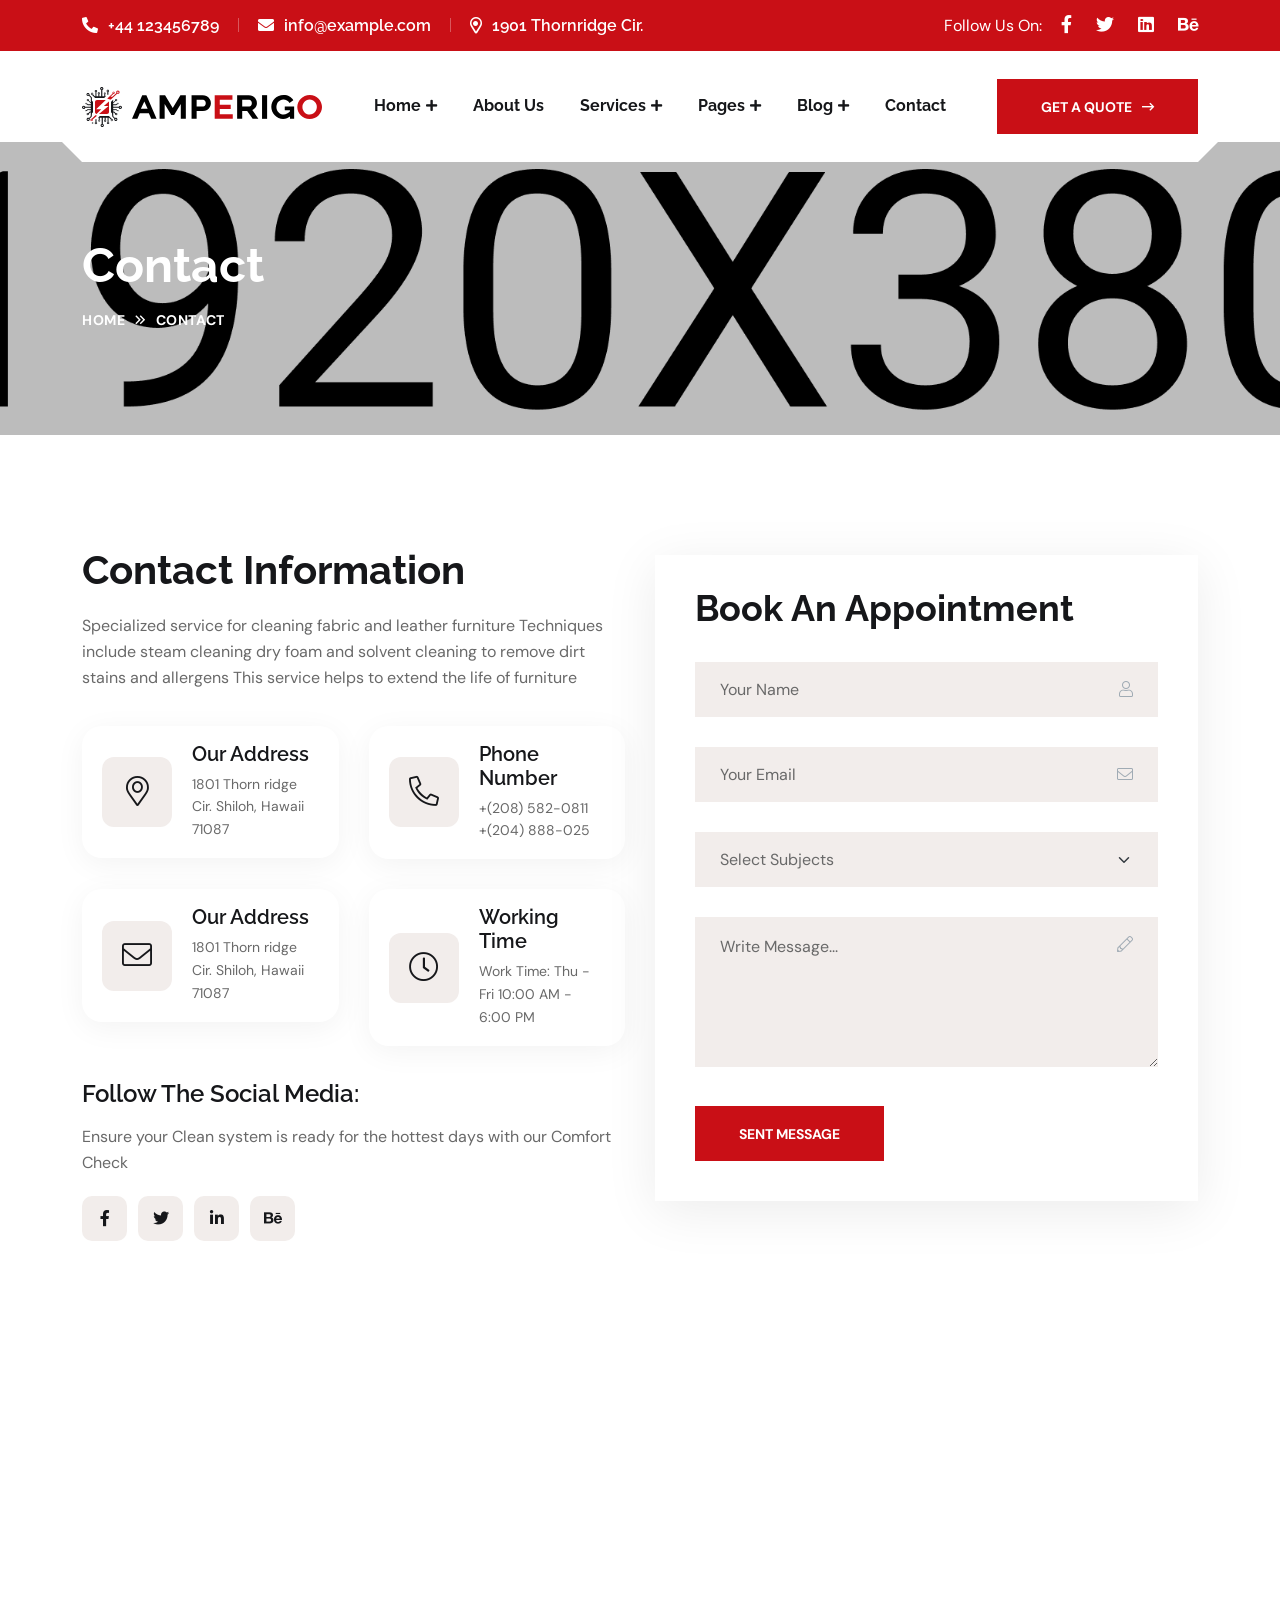
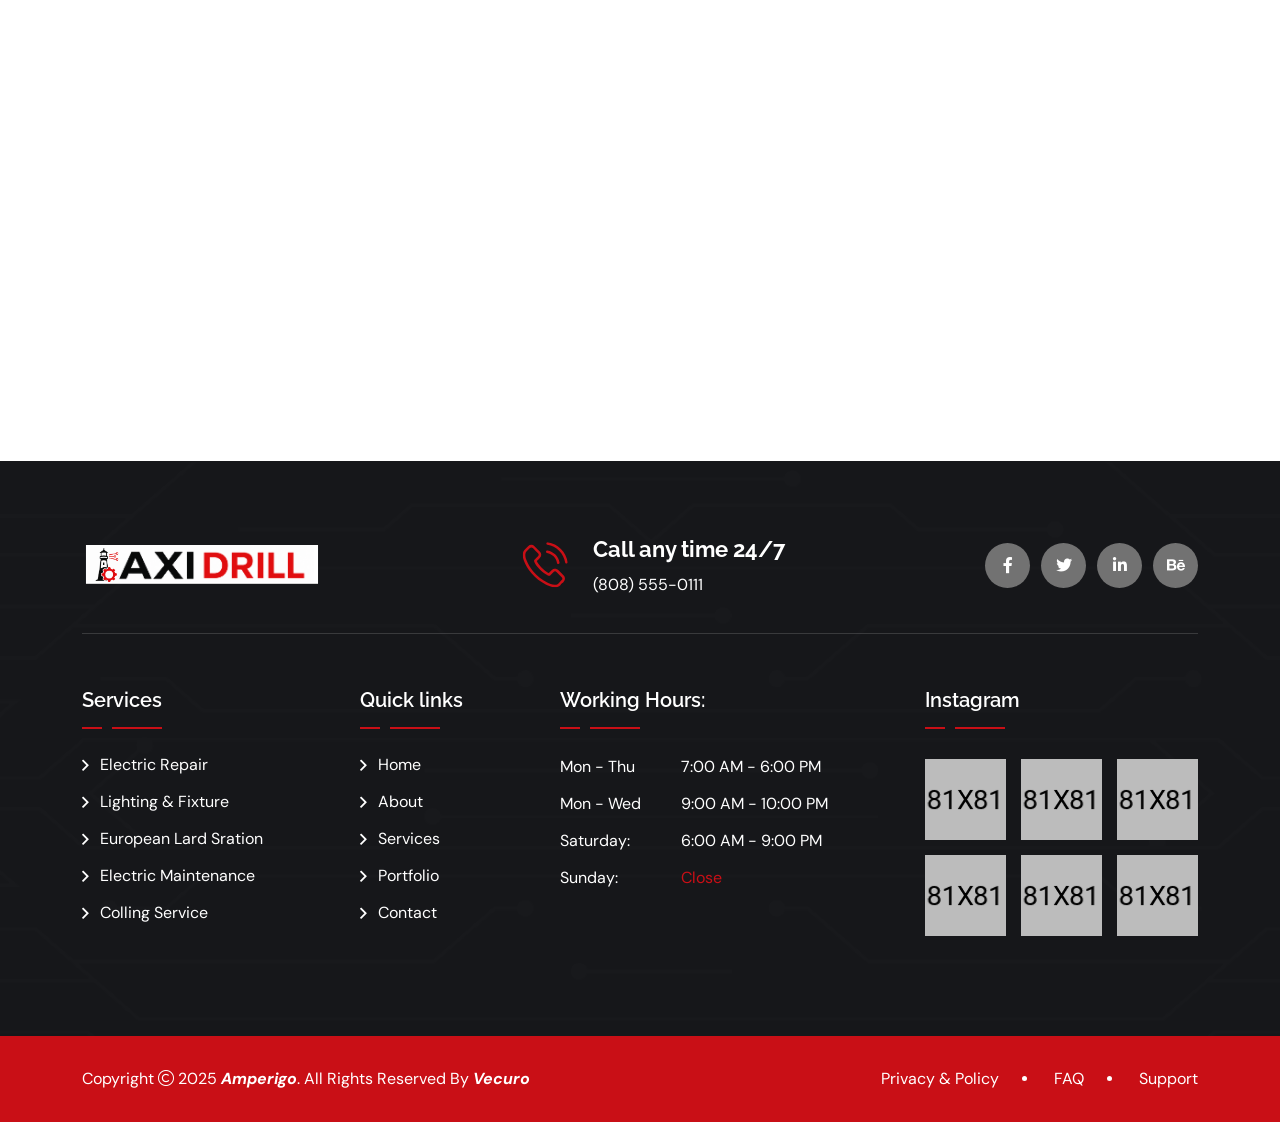
==== contact.html @ 7b2cdbce "initial commit" ====
<!doctype html>
<html class="no-js" lang="zxx">

<head>
    <meta charset="utf-8">
    <meta http-equiv="x-ua-compatible" content="ie=edge">
    <title>Amperigo - Electrician & Repairing HTML Template - Contact</title>
    <meta name="author" content="Vecuro">
    <meta name="description" content="Amperigo - Electrician & Repairing HTML Template">
    <meta name="keywords" content="Amperigo - Electrician & Repairing HTML Template">
    <meta name="robots" content="INDEX,FOLLOW">

    <!-- Mobile Specific Metas -->
    <meta name="viewport" content="width=device-width, initial-scale=1, shrink-to-fit=no">

    <!-- Favicons - Place favicon.ico in the root directory -->
    <link rel="shortcut icon" href="assets/img/favicon.ico" type="image/x-icon">
    <link rel="icon" href="assets/img/favicon.ico" type="image/x-icon">

    <!--==============================
	  Google Fonts
	============================== -->
    <link rel="preconnect" href="https://fonts.googleapis.com">
    <link rel="preconnect" href="https://fonts.gstatic.com" crossorigin>
    <link href="https://fonts.googleapis.com/css2?family=DM+Sans:ital,opsz,wght@0,9..40,100..1000;1,9..40,100..1000&family=Raleway:wght@100..900&display=swap" rel="stylesheet">


    <!--==============================
	    All CSS File
	============================== -->
    <!-- Bootstrap -->
    <link rel="stylesheet" href="assets/css/bootstrap.min.css">
    <!-- <link rel="stylesheet" href="assets/css/app.min.css"> -->
    <!-- Fontawesome Icon -->
    <link rel="stylesheet" href="assets/css/fontawesome.min.css">
    <!-- Layerslider -->
    <link rel="stylesheet" href="assets/css/layerslider.min.css">
    <!-- Magnific Popup -->
    <link rel="stylesheet" href="assets/css/magnific-popup.min.css">
    <!-- Slick Slider -->
    <link rel="stylesheet" href="assets/css/slick.min.css">
    <!-- News Ticker -->
    <link rel="stylesheet" href="assets/css/eocjs-newsticker.css">
    <!-- Theme Custom CSS -->
    <link rel="stylesheet" href="assets/css/style.css">

</head>

<body>


    <!--[if lte IE 9]>
    	<p class="browserupgrade">You are using an <strong>outdated</strong> browser. Please <a href="https://browsehappy.com/">upgrade your browser</a> to improve your experience and security.</p>
  <![endif]-->



    <!--********************************
   		Code Start From Here 
	******************************** -->




    <!--========================
    Sticky Header
========================-->
    <div class="sticky-header-wrap sticky-wrap sticky-header">
        <div class="sticky-active">
            <div class="container position-relative">
                <div class="row align-items-center">
                    <div class="col-5 col-md-3">
                        <div class="logo">
                            <a href="index.html">
                                <img src="assets/img/logo.svg" alt="logo">
                            </a>
                        </div>
                    </div>
                    <div class="col-7 col-md-9 text-end position-static">
                        <nav class="main-menu menu-sticky1 d-none d-lg-block">
                            <ul>
                                <li class="menu-item-has-children">
                                    <a href="index.html">Home</a>
                                    <ul class="sub-menu">
                                        <li><a href="index.html">Home Style 1</a></li>
                                        <li><a href="index-2.html">Home Style 2</a></li>
                                        <li><a href="index-3.html">Home Style 3</a></li>
                                    </ul>
                                </li>
                                <li>
                                    <a href="about.html">About Us</a>
                                </li>
                                <li class="menu-item-has-children">
                                    <a href="service.html">Services</a>
                                    <ul class="sub-menu">
                                        <li><a href="service.html">Services</a></li>
                                        <li><a href="service-details.html">Service Details</a></li>
                                    </ul>
                                </li>
                                <li class="menu-item-has-children mega-menu-wrap">
                                    <a href="#">Pages</a>
                                    <ul class="mega-menu">
                                        <li><a href="shop.html">Pagelist 1</a>
                                            <ul>
                                                <li><a href="index.html">Home Style 1</a></li>
                                                <li><a href="index-2.html">Home Style 2</a></li>
                                                <li><a href="index-3.html">Home Style 3</a></li>
                                                <li><a href="about.html">About Us</a></li>
                                            </ul>
                                        </li>
                                        <li><a href="#">Pagelist 2</a>
                                            <ul>
                                                <li><a href="service.html">Services</a></li>
                                                <li><a href="service-details.html">Service Details</a></li>
                                                <li><a href="team.html">Team</a></li>
                                                <li><a href="team-details.html">Team Details</a></li>
                                            </ul>
                                        </li>
                                        <li><a href="#">Pagelist 3</a>
                                            <ul>
                                                <li><a href="price.html">Pricing Plans</a></li>
                                                <li><a href="blog-grid.html">Blog Grid</a></li>
                                                <li><a href="blog.html">Blog Standard</a></li>
                                                <li><a href="blog-details.html">Blog Details</a></li>
                                            </ul>
                                        </li>
                                        <li><a href="#">Pagelist 4</a>
                                            <ul>
                                                <li><a href="faq.html">FAQ Page</a></li>
                                                <li><a href="project.html">Project</a></li>
                                                <li><a href="project-details.html">Project Details</a></li>
                                                <li><a href="contact.html">Contact Us</a></li>
                                                <li><a href="error.html">Error Page</a></li>
                                            </ul>
                                        </li>
                                    </ul>
                                </li>
                                <li class="menu-item-has-children">
                                    <a href="blog.html">Blog</a>
                                    <ul class="sub-menu">
                                        <li><a href="blog-grid.html">Blog Grid</a></li>
                                        <li><a href="blog.html">Blog Standard</a></li>
                                        <li><a href="blog-details.html">Blog Details</a></li>
                                    </ul>
                                </li>
                                <li>
                                    <a href="contact.html">Contact</a>
                                </li>
                            </ul>
                        </nav>
                        <button class="vs-menu-toggle d-inline-block d-lg-none"><i class="far fa-bars"></i></button>
                    </div>
                </div>
            </div>
        </div>
    </div><!--==============================
     Preloader
  ==============================-->
    <div class="preloader  ">
        <button class="vs-btn preloaderCls">Cancel Preloader </button>
        <div class="preloader-inner">
            <div class="loader"></div>
        </div>
    </div><!--==============================
    Mobile Menu
  ============================== -->
    <div class="vs-menu-wrapper">
        <div class="vs-menu-area text-center">
            <button class="vs-menu-toggle"><i class="fal fa-times"></i></button>
            <div class="mobile-logo">
                <a href="index.html"><img src="assets/img/logo.svg" alt="Amperigo"></a>
            </div>
            <div class="vs-mobile-menu">
                <ul>
                    <li class="menu-item-has-children">
                        <a href="index.html">Home</a>
                        <ul class="sub-menu">
                            <li><a href="index.html">Home Style 1</a></li>
                            <li><a href="index-2.html">Home Style 2</a></li>
                            <li><a href="index-3.html">Home Style 3</a></li>
                        </ul>
                    </li>
                    <li>
                        <a href="about.html">About Us</a>
                    </li>
                    <li class="menu-item-has-children">
                        <a href="service.html">Services</a>
                        <ul class="sub-menu">
                            <li><a href="service.html">Services</a></li>
                            <li><a href="service-details.html">Service Details</a></li>
                        </ul>
                    </li>
                    <li class="menu-item-has-children">
                        <a href="team.html">Team</a>
                        <ul class="sub-menu">
                            <li><a href="team.html">Team</a></li>
                            <li><a href="team-details.html">Team Details</a></li>
                        </ul>
                    </li>
                    <li class="menu-item-has-children">
                        <a href="#">Pages</a>
                        <ul class="sub-menu">
                            <li><a href="price-plan.html">Pricing Plans</a></li>
                            <li><a href="blog-grid.html">Blog Grid</a></li>
                            <li><a href="blog.html">Blog Standard</a></li>
                            <li><a href="blog-details.html">Blog Details</a></li>
                            <li><a href="faq.html">FAQ Page</a></li>
                            <li><a href="project.html">Project</a></li>
                            <li><a href="project-details.html">Project Details</a></li>
                            <li><a href="error.html">Error Page</a></li>
                        </ul>
                    </li>
                    <li>
                        <a href="contact.html">Contact Us</a>
                    </li>
                </ul>
            </div>
        </div>
    </div><!--==============================
    Header Area
    ==============================-->
    <header class="vs-header header-layout2">
        <div class="header-top">
            <div class="container">
                <div class="row align-items-center justify-content-between">
                    <div class="col-md-auto text-center text-md-start">
                        <div class="header-links">
                            <ul>
                                <li><i class="fas fa-phone-alt"></i><a href="tel:+44123456789">+44 123456789</a></li>
                                <li><i class="fas fa-envelope"></i><a href="mailto:info@example.com">info@example.com</a></li>
                                <li class="d-none d-md-inline-block"><i class="far fa-map-marker-alt"></i>1901 Thornridge Cir.</li>
                            </ul>
                        </div>
                    </div>
                    <div class="col-auto d-none d-md-block">
                        <div class="social-style2">
                            <span class="social-title">Follow Us On:</span>
                            <a href="https://www.facebook.com/"><i class="fab fa-facebook-f"></i></a>
                            <a href="https://x.com/"><i class="fab fa-twitter"></i></a>
                            <a href="https://www.linkedin.com/"><i class="fab fa-linkedin"></i></a>
                            <a href="https://www.behance.net/"><i class="fab fa-behance"></i></a>
                        </div>
                    </div>
                </div>
            </div>
        </div>
        <div class="header-middle">
            <div class="container">
                <div class="menu-area">
                    <div class="row justify-content-between align-items-center">
                        <div class="col-auto">
                            <div class="header-logo">
                                <a href="index.html">
                                    <img src="assets/img/logo.svg" alt="logo">
                                </a>
                            </div>
                        </div>
                        <div class="col text-end text-xl-center">
                            <nav class="main-menu menu-style1 d-none d-lg-block">
                                <ul>
                                    <li class="menu-item-has-children">
                                        <a href="index.html">Home</a>
                                        <ul class="sub-menu">
                                            <li><a href="index.html">Home Style 1</a></li>
                                            <li><a href="index-2.html">Home Style 2</a></li>
                                            <li><a href="index-3.html">Home Style 3</a></li>
                                        </ul>
                                    </li>
                                    <li>
                                        <a href="about.html">About Us</a>
                                    </li>
                                    <li class="menu-item-has-children">
                                        <a href="service.html">Services</a>
                                        <ul class="sub-menu">
                                            <li><a href="service.html">Services</a></li>
                                            <li><a href="service-details.html">Service Details</a></li>
                                        </ul>
                                    </li>
                                    <li class="menu-item-has-children mega-menu-wrap">
                                        <a href="#">Pages</a>
                                        <ul class="mega-menu">
                                            <li><a href="shop.html">Pagelist 1</a>
                                                <ul>
                                                    <li><a href="index.html">Home Style 1</a></li>
                                                    <li><a href="index-2.html">Home Style 2</a></li>
                                                    <li><a href="index-3.html">Home Style 3</a></li>
                                                    <li><a href="about.html">About Us</a></li>
                                                </ul>
                                            </li>
                                            <li><a href="#">Pagelist 2</a>
                                                <ul>
                                                    <li><a href="service.html">Services</a></li>
                                                    <li><a href="service-details.html">Service Details</a></li>
                                                    <li><a href="team.html">Team</a></li>
                                                    <li><a href="team-details.html">Team Details</a></li>
                                                </ul>
                                            </li>
                                            <li><a href="#">Pagelist 3</a>
                                                <ul>
                                                    <li><a href="price.html">Pricing Plans</a></li>
                                                    <li><a href="blog-grid.html">Blog Grid</a></li>
                                                    <li><a href="blog.html">Blog Standard</a></li>
                                                    <li><a href="blog-details.html">Blog Details</a></li>
                                                </ul>
                                            </li>
                                            <li><a href="#">Pagelist 4</a>
                                                <ul>
                                                    <li><a href="faq.html">FAQ Page</a></li>
                                                    <li><a href="project.html">Project</a></li>
                                                    <li><a href="project-details.html">Project Details</a></li>
                                                    <li><a href="contact.html">Contact Us</a></li>
                                                    <li><a href="error.html">Error Page</a></li>
                                                </ul>
                                            </li>
                                        </ul>
                                    </li>
                                    <li class="menu-item-has-children">
                                        <a href="blog.html">Blog</a>
                                        <ul class="sub-menu">
                                            <li><a href="blog-grid.html">Blog Grid</a></li>
                                            <li><a href="blog.html">Blog Standard</a></li>
                                            <li><a href="blog-details.html">Blog Details</a></li>
                                        </ul>
                                    </li>
                                    <li>
                                        <a href="contact.html">Contact</a>
                                    </li>
                                </ul>
                            </nav>
                            <button class="vs-menu-toggle d-lg-none"><i class="fal fa-bars"></i></button>
                        </div>
                        <div class="col-auto d-none d-xl-block">
                            <div class="header-btn">
                                <a href="contact.html" class="vs-btn">get a quote<i class="far fa-long-arrow-right"></i></a>
                            </div>
                        </div>
                    </div>
                </div>
            </div>
        </div>
    </header><!--==============================
    Breadcumb
============================== -->
    <div class="breadcumb-wrapper " data-bg-src="assets/img/breadcumb/breadcumb-bg.jpg">
        <div class="container z-index-common">
            <div class="breadcumb-content">
                <h1 class="breadcumb-title">Contact</h1>
            </div>
            <div class="breadcumb-menu-wrap">
                <ul class="breadcumb-menu">
                    <li><a href="index.html">Home</a></li>
                    <li>Contact</li>
                </ul>
            </div>
        </div>
    </div><!--==============================
    Contact Area
    ==============================-->
    <section class=" space-top space-extra-bottom">
        <div class="container">
            <div class="row">
                <div class="col-xl-6">
                    <div class="title-area mb-xl-2 pb-xl-2">
                        <h2 class="sec-title">Contact Information</h2>
                        <p class="pe-xxl-4">Specialized service for cleaning fabric and leather furniture Techniques include steam cleaning dry foam and solvent cleaning to remove dirt stains and allergens This service helps to extend the life of furniture</p>
                    </div>
                    <div class="row pe-xxl-5 mb-xl-1">
                        <div class="col-xl-6">
                            <div class="media-style5">
                                <div class="media-icon"><i class="fal fa-map-marker-alt"></i></div>
                                <div class="media-body">
                                    <h3 class="media-title">Our Address</h3>
                                    <p class="media-info">1801 Thorn ridge Cir. Shiloh, Hawaii 71087</p>
                                </div>
                            </div>
                        </div>
                        <div class="col-xl-6">
                            <div class="media-style5">
                                <div class="media-icon"><i class="fal fa-phone-alt"></i></div>
                                <div class="media-body">
                                    <h3 class="media-title">Phone Number</h3>
                                    <p class="media-info">
                                        <a href="tel:+2085820811">+(208) 582-0811</a>
                                        <a href="tel:+204888025">+(204) 888-025</a>
                                    </p>
                                </div>
                            </div>
                        </div>
                        <div class="col-xl-6">
                            <div class="media-style5">
                                <div class="media-icon"><i class="fal fa-envelope"></i></div>
                                <div class="media-body">
                                    <h3 class="media-title">Our Address</h3>
                                    <p class="media-info">1801 Thorn ridge Cir. Shiloh, Hawaii 71087</p>
                                </div>
                            </div>
                        </div>
                        <div class="col-xl-6">
                            <div class="media-style5">
                                <div class="media-icon"><i class="fal fa-clock"></i></div>
                                <div class="media-body">
                                    <h3 class="media-title">Working Time</h3>
                                    <p class="media-info">Work Time: Thu - Fri 10:00 AM - 6:00 PM</p>
                                </div>
                            </div>
                        </div>

                    </div>
                    <h4 class="fw-semibold h5">Follow The Social Media:</h4>
                    <p class="mb-3 pb-1">Ensure your Clean system is ready for the hottest days with our Comfort Check</p>
                    <div class="social-style3">
                        <a href="https://www.facebook.com/"><i class="fab fa-facebook-f"></i></a>
                        <a href="https://x.com/"><i class="fab fa-twitter"></i></a>
                        <a href="https://www.linkedin.com/"><i class="fab fa-linkedin-in"></i></a>
                        <a href="https://www.behance.net/"><i class="fab fa-behance"></i></a>
                    </div>
                </div>
                <div class="col-xl-6">
                    <form action="mail.php" class="form-style4 ajax-contact">
                        <h2 class="form-title h3 mb-4 pb-2 mt-n2">Book An Appointment</h2>
                        <div class="form-group">
                            <i class="fal fa-user"></i>
                            <label for="name" class="sr-only">Your Name</label>
                            <input type="text" id="name" name="name" class="form-control" placeholder="Your Name">
                        </div>
                        <div class="form-group">
                            <i class="fal fa-envelope"></i>
                            <label for="email" class="sr-only">Your Email</label>
                            <input type="email" id="email" name="email" class="form-control" placeholder="Your Email">
                        </div>
                        <div class="form-group">
                            <label for="subject" class="sr-only">Subject</label>
                            <select name="subject" id="subject">
                                <option value="" selected disabled>Select Subjects</option>
                                <option value="Line Checking">Line Checking</option>
                                <option value="New Wire">New Wire</option>
                                <option value="Fault Find">Fault Find</option>
                                <option value="Others">Others</option>
                            </select>
                        </div>
                        <div class="form-group">
                            <i class="fal fa-pencil"></i>
                            <label for="message" class="sr-only">Message</label>
                            <textarea name="message" id="message" placeholder="Write Message..."></textarea>
                        </div>
                        <div class="form-btn">
                            <button class="vs-btn" type="submit">Sent Message</button>
                        </div>
                    </form>
                </div>
            </div>
        </div>
    </section>

    <!-- Contact Map -->
    <div class="contact-map">
        <iframe src="https://www.google.com/maps/embed?pb=!1m18!1m12!1m3!1d81860.342039714!2d8.554164704409095!3d50.12118284682254!2m3!1f0!2f0!3f0!3m2!1i1024!2i768!4f13.1!3m3!1m2!1s0x47bd096f477096c5%3A0x422435029b0c600!2sFrankfurt%20am%20Main%2C%20Germany!5e0!3m2!1sen!2suk!4v1756973768345!5m2!1sen!2suk" width="600" height="700" style="border:0;" allowfullscreen="" loading="lazy" referrerpolicy="no-referrer-when-downgrade"></iframe>
    </div>
    <!--==============================
			Footer Area
	==============================-->
    <footer class="footer-wrapper footer-layout1 bg-title" data-bg-src="assets/img/bg/footer-bg-1-1.png">
        <div class="container">
            <div class="footer-top">
                <div class="row align-items-center justify-content-center justify-content-md-between text-center text-md-start gy-4">
                    <div class="col-md-4 col-lg-auto">
                        <a href="index.html"><img src="assets/img/logo-red-white.svg" alt="logo"></a>
                    </div>
                    <div class="col-auto">
                        <div class="media-style2">
                            <div class="media-icon"><img src="assets/img/call-i.svg" alt="call icon"></div>
                            <div class="media-body">
                                <p class="media-title">Call any time 24/7</p>
                                <p class="media-text"><a href="tel:8085550111" class="text-reset">(808) 555-0111</a></p>
                            </div>
                        </div>
                    </div>
                    <div class="col-md-auto">
                        <div class="social-style1">
                            <a href="https://www.facebook.com/"><i class="fab fa-facebook-f"></i></a>
                            <a href="https://x.com/"><i class="fab fa-twitter"></i></a>
                            <a href="https://www.linkedin.com/"><i class="fab fa-linkedin-in"></i></a>
                            <a href="https://www.behance.net/"><i class="fab fa-behance"></i></a>
                        </div>
                    </div>
                </div>
            </div>
        </div>
        <div class="widget-area">
            <div class="container">
                <div class="row justify-content-xl-between">

                    <div class="col-md-6 col-xl-auto">
                        <div class="widget widget_nav_menu  footer-widget">
                            <h3 class="widget_title">Services</h3>
                            <div class="menu-all-pages-container footer-menu">
                                <ul class="menu">
                                    <li><a href="service-details.html">Electric Repair</a></li>
                                    <li><a href="service-details.html">Lighting & Fixture</a></li>
                                    <li><a href="service-details.html">European Lard Sration</a></li>
                                    <li><a href="service-details.html">Electric Maintenance</a></li>
                                    <li><a href="service-details.html">Colling Service</a></li>
                                </ul>
                            </div>
                        </div>
                    </div>

                    <div class="col-md-6 col-xl-auto">
                        <div class="widget widget_pages  footer-widget">
                            <h3 class="widget_title">Quick links</h3>
                            <ul>
                                <li><a href="index.html">Home</a></li>
                                <li><a href="about.html">About</a></li>
                                <li><a href="services.html">Services</a></li>
                                <li><a href="gallery.html">Portfolio</a></li>
                                <li><a href="contact.html">Contact</a></li>
                            </ul>
                        </div>
                    </div>

                    <div class="col-md-6 col-xl-auto">
                        <div class="widget  footer-widget">
                            <h3 class="widget_title">Working Hours:</h3>
                            <div class="footer-table">
                                <table>
                                    <tr>
                                        <td>Mon - Thu</td>
                                        <td>7:00 AM - 6:00 PM</td>
                                    </tr>
                                    <tr>
                                        <td>Mon - Wed</td>
                                        <td>9:00 AM - 10:00 PM</td>
                                    </tr>
                                    <tr>
                                        <td>Saturday:</td>
                                        <td>6:00 AM - 9:00 PM</td>
                                    </tr>
                                    <tr>
                                        <td>Sunday:</td>
                                        <td><span class="text-theme">Close</span></td>
                                    </tr>
                                </table>
                            </div>
                        </div>
                    </div>

                    <div class="col-md-6 col-lg-4 col-xl-auto">
                        <div class="widget footer-widget">
                            <h4 class="widget_title">Instagram</h4>
                            <div class="sidebar-gallery">
                                <div class="gallery-thumb">
                                    <a href="project-details.html"><img src="assets/img/gallery/gal-1-1.png" alt="Gallery Image" class="w-100"></a>
                                </div>
                                <div class="gallery-thumb">
                                    <a href="project-details.html"><img src="assets/img/gallery/gal-1-2.png" alt="Gallery Image" class="w-100"></a>
                                </div>
                                <div class="gallery-thumb">
                                    <a href="project-details.html"><img src="assets/img/gallery/gal-1-3.png" alt="Gallery Image" class="w-100"></a>
                                </div>
                                <div class="gallery-thumb">
                                    <a href="project-details.html"><img src="assets/img/gallery/gal-1-4.png" alt="Gallery Image" class="w-100"></a>
                                </div>
                                <div class="gallery-thumb">
                                    <a href="project-details.html"><img src="assets/img/gallery/gal-1-5.png" alt="Gallery Image" class="w-100"></a>
                                </div>
                                <div class="gallery-thumb">
                                    <a href="project-details.html"><img src="assets/img/gallery/gal-1-6.png" alt="Gallery Image" class="w-100"></a>
                                </div>
                            </div>
                        </div>
                    </div>
                </div>
            </div>
        </div>
        <div class="copyright-wrap">
            <div class="container">
                <div class="row align-items-center justify-content-between text-center text-md-start gy-2 flex-row-reverse">
                    <div class="col-md-auto">
                        <div class="copyright-menu">
                            <ul>
                                <li><a href="error.html">Privacy & Policy</a></li>
                                <li><a href="faq.html">FAQ</a></li>
                                <li><a href="contact.html">Support</a></li>
                            </ul>
                        </div>
                    </div>
                    <div class="col-md-auto">
                        <p class="copyright-text">Copyright <i class="fal fa-copyright"></i> 2025 <a href="index.html">Amperigo</a>. All Rights Reserved By <a href="https://themeforest.net/user/vecuro_themes">Vecuro</a></p>
                    </div>
                </div>
            </div>
        </div>
    </footer> <!-- Scroll To Top -->
    <a href="#" class="scrollToTop scroll-btn"><i class="far fa-arrow-up"></i></a>

    <!--********************************
			Code End  Here 
	******************************** -->

    <!--==============================
        All Js File
    ============================== -->
    <!-- Jquery -->
    <script src="assets/js/vendor/jquery-3.6.0.min.js"></script>
    <!-- Slick Slider -->
    <script src="assets/js/slick.min.js"></script>
    <!-- <script src="assets/js/app.min.js"></script> -->
    <!-- Layerslider -->
    <script src="assets/js/layerslider.utils.js"></script>
    <script src="assets/js/layerslider.transitions.js"></script>
    <script src="assets/js/layerslider.kreaturamedia.jquery.js"></script>
    <!-- Bootstrap -->
    <script src="assets/js/bootstrap.min.js"></script>
    <!-- Magnific Popup -->
    <script src="assets/js/jquery.magnific-popup.min.js"></script>
    <!-- News Ticker -->
    <script src="assets/js/eocjs-newsticker.js"></script>
    <!-- Isotope Filter -->
    <script src="assets/js/imagesloaded.pkgd.min.js"></script>
    <script src="assets/js/isotope.pkgd.min.js"></script>
    <!-- Main Js File -->
    <script src="assets/js/main.js"></script>


</body>

</html>
---- assets/css/layerslider.min.css ----
.ls-container{visibility:hidden;position:relative}.ls-inner{height:100%;background-position:50%;z-index:30}.ls-inner,.ls-wp-fullwidth-container{position:relative;width:100%}.ls-wp-fullwidth-helper{position:absolute}.ls-background-videos,.ls-bg-video-overlay,.ls-layers,.ls-slide-backgrounds,.ls-slide-effects{width:100%;height:100%;position:absolute;left:0;top:0;overflow:hidden;transform:translateZ(0)}.ls-wrapper{padding:0!important;visibility:visible!important;border:0!important;z-index:1}.ls-background-videos{z-index:1}.ls-bg-video-overlay{z-index:21;background-repeat:repeat;background-position:50%}.ls-slide-backgrounds{z-index:2}.ls-slide-effects{z-index:4}.ls-layers{z-index:35}.ls-in-out,.ls-parallax,.ls-z{position:absolute!important}.ls-parallax,.ls-z{width:0!important;height:0!important;top:0!important;left:0!important;bottom:auto!important;right:auto!important;display:block!important;overflow:visible!important}.ls-in-out{display:none}.ls-clip,.ls-loop{position:absolute!important;display:block!important}.ls-in-out,.ls-loop,.ls-parallax,.ls-z{background:none!important}.ls-bg-wrap,.ls-loop,.ls-parallax{margin:0!important}.ls-wrapper>.ls-layer,.ls-wrapper>a>.ls-layer .ls-wrapper>.ls-bg{line-height:normal;white-space:nowrap;word-wrap:normal;margin-right:0!important;margin-bottom:0!important}.ls-wrapper>.ls-layer,.ls-wrapper>a>.ls-layer{position:static!important;display:block!important;transform:translateZ(1px)}.ls-bg-outer,.ls-bg-wrap{width:100%;height:100%;position:absolute;left:0;top:0}.ls-bg-wrap{display:none}.ls-bg-outer{overflow:hidden!important}.ls-wrapper>a.ls-layer-link{cursor:pointer!important;display:block!important;position:absolute!important;left:0!important;top:0!important;width:100%!important;height:100%!important;z-index:10;transform:translateZ(100px);background:url([data-uri])!important}.ls-gui-element{z-index:40;text-decoration:none!important}.ls-loading-container{position:absolute!important;display:none;left:50%!important;top:50%!important}.ls-loading-indicator{margin:0 auto}.ls-media-unmute{visibility:hidden;position:absolute;left:16px;top:16px;width:30px;height:30px;cursor:pointer;opacity:.65}.ls-media-unmute-active{visibility:visible}.ls-media-unmute-bg{position:absolute;left:0;top:0;right:0;bottom:0;border-radius:30px;border:0 solid #fff;transform:scale(.1);background:rgba(0,0,0,.25);box-shadow:0 3px 10px rgba(0,0,0,.2)}.ls-icon-muted,.ls-icon-unmuted{position:absolute;left:0;top:0;width:100%;height:100%;background-repeat:no-repeat;background-position:50%;background-size:20px;transform:scale(.1)}.ls-media-unmute-active .ls-media-unmute-bg{border:2px solid #fff}.ls-media-unmute-active .ls-icon-muted,.ls-media-unmute-active .ls-icon-unmuted,.ls-media-unmute-active .ls-media-unmute-bg{transform:scale(1)!important}.ls-icon-muted{background-image:url(../img/icon-muted-white.png);opacity:1}.ls-icon-unmuted{background-image:url(../img/icon-unmuted-white.png);opacity:0}.ls-media-unmute:hover{opacity:1}.ls-media-unmute:hover .ls-icon-muted{opacity:0}.ls-media-unmute:hover .ls-icon-unmuted{opacity:1}.ls-icon-muted,.ls-icon-unmuted,.ls-media-unmute,.ls-media-unmute-bg{transition:all .3s ease-in-out!important}.ls-bottom-slidebuttons{text-align:left}.ls-below-thumbnails,.ls-bottom-nav-wrapper{height:0;position:relative;text-align:center;margin:0 auto}.ls-below-thumbnails{display:none}.ls-bottom-nav-wrapper a,.ls-nav-next,.ls-nav-prev{outline:none}.ls-bottom-slidebuttons,.ls-nav-sides,.ls-nav-start,.ls-nav-stop{position:relative}.ls-nothumb{text-align:center!important}.ls-link,.ls-link:hover{position:absolute!important;width:100%!important;height:100%!important;left:0!important;top:0!important}.ls-link{display:none}.ls-link-on-top{z-index:999999!important}.ls-link,.ls-wrapper>a>*{background-image:url("[data-uri]")}.ls-bottom-nav-wrapper,.ls-nav-next,.ls-nav-prev,.ls-thumbnail-wrapper{visibility:hidden}.ls-bar-timer{position:absolute;width:0;height:2px;background:#fff;border-bottom:2px solid #555;opacity:.55;top:0}.ls-circle-timer{width:16px;height:16px;position:absolute;right:10px;top:10px;opacity:.65;display:none}.ls-container .ls-circle-timer,.ls-container .ls-circle-timer *{box-sizing:border-box!important}.ls-ct-half{border:4px solid #fff}.ls-ct-left,.ls-ct-right{width:50%;height:100%;overflow:hidden;position:absolute}.ls-ct-left{left:0}.ls-ct-right{left:50%}.ls-ct-rotate{width:200%;height:100%;position:absolute;top:0}.ls-ct-left .ls-ct-rotate,.ls-ct-right .ls-ct-half,.ls-ct-right .ls-ct-hider{left:0}.ls-ct-left .ls-ct-half,.ls-ct-left .ls-ct-hider,.ls-ct-right .ls-ct-rotate{right:0}.ls-ct-half,.ls-ct-hider{position:absolute;top:0}.ls-ct-hider{width:50%;height:100%;overflow:hidden}.ls-ct-half{width:200%;height:100%}.ls-ct-center{width:100%;height:100%;left:0;top:0;position:absolute;border:4px solid #000;opacity:.2}.ls-ct-center,.ls-ct-half{border-radius:100px;-moz-border-radius:100px;-webkit-border-radius:100px}.ls-slidebar-container{margin:10px auto}.ls-slidebar,.ls-slidebar-container{position:relative}.ls-progressbar,.ls-slidebar-slider-container{position:absolute;left:0;top:0}.ls-progressbar{width:0;height:100%;z-index:1}.ls-slidebar-slider-container{z-index:2}.ls-slidebar-slider{position:static!important;cursor:pointer}.ls-slidebar{height:10px;background-color:#ddd}.ls-progressbar,.ls-slidebar{border-radius:10px}.ls-progressbar{background-color:#bbb}.ls-slidebar-slider-container{top:50%}.ls-slidebar-slider{width:20px;height:20px;border-radius:20px;background-color:#999}.ls-slidebar-light .ls-slidebar{height:8px;background-color:#fff;border:1px solid #ddd;border-top:1px solid #ccc}.ls-slidebar-light .ls-progressbar,.ls-slidebar-light .ls-slidebar{border-radius:10px}.ls-slidebar-light .ls-progressbar{background-color:#eee}.ls-slidebar-light .ls-slidebar-slider-container{top:50%}.ls-slidebar-light .ls-slidebar-slider{width:18px;height:18px;border-radius:20px;background-color:#eee;border:1px solid #bbb;border-top:1px solid #ccc;border-bottom:1px solid #999}.ls-tn{display:none!important}.ls-thumbnail-hover{display:none;position:absolute;left:0}.ls-thumbnail-hover-inner{display:none}.ls-thumbnail-hover-bg,.ls-thumbnail-hover-inner{width:100%;height:100%;position:absolute;left:0;top:0}.ls-thumbnail-hover-img{position:absolute;overflow:hidden}.ls-thumbnail-hover img{max-width:none!important;position:absolute;display:inline-block;visibility:visible!important;left:50%;top:0}.ls-thumbnail-hover span{left:50%;top:100%;width:0;height:0;display:block;position:absolute;border-left-color:transparent!important;border-right-color:transparent!important;border-bottom-color:transparent!important}.ls-thumbnail-wrapper{width:100%}.ls-thumbnail,.ls-thumbnail-wrapper{position:relative;margin:0 auto}.ls-thumbnail-inner,.ls-thumbnail-slide-container{width:100%}.ls-thumbnail-slide-container{overflow:hidden!important;position:relative}.ls-thumbnail-slide{text-align:center;white-space:nowrap;float:left;position:relative}.ls-thumbnail-slide a{overflow:hidden;display:inline-block;width:0;height:0;position:relative}.ls-thumbnail-slide img{max-width:none!important;max-height:100%!important;height:100%;visibility:visible!important}.ls-touchscroll{overflow-x:auto!important}.ls-shadow{display:none;position:absolute;z-index:10!important;top:100%;width:100%;left:0;overflow:hidden!important;visibility:hidden}.ls-shadow img{width:100%!important;height:auto!important;position:absolute!important;left:0!important;bottom:0!important}.ls-media-layer{overflow:hidden}.ls-videopreview,.ls-vpcontainer{width:100%;height:100%;position:absolute;left:0;top:0;cursor:pointer}.ls-videopreview{background-size:cover;background-position:50%;z-index:1}.ls-playvideo{position:absolute;left:50%;top:50%;cursor:pointer;z-index:2}.ls-autoplay .ls-playvideo,.ls-forcehide{display:none!important}.ls-yourlogo{position:absolute;z-index:50}.ls-slide-transition-wrapper{width:100%;height:100%;position:absolute;left:0;top:0;z-index:3}.ls-slide-transition-wrapper,.ls-slide-transition-wrapper *{text-align:left!important}.ls-slide-transition-tile{position:relative;float:left}.ls-slide-transition-tile img{visibility:visible;margin:0!important}.ls-curtiles{overflow:hidden}.ls-curtiles,.ls-nexttiles{position:absolute;width:100%;height:100%;left:0;top:0}.ls-curtile,.ls-nexttile{overflow:hidden;width:100%!important;height:100%!important;transform:translateZ(0)}.ls-nexttile{display:none}.ls-3d-container{position:relative;overflow:visible!important;-ms-perspective:none!important;perspective:none!important}.ls-3d-box,.ls-3d-box div{position:absolute}.ls-3d-box div{overflow:hidden;margin:0;padding:0;background-color:#888}.ls-3d-box .ls-3d-bottom,.ls-3d-box .ls-3d-top{background-color:#555}.ls-slide-transition-tile,.ls-slide-transition-wrapper{-ms-perspective:1500px;perspective:1500px}.ls-3d-box,.ls-curtiles,.ls-nexttiles,.ls-slide-transition-tile{transform-style:preserve-3d}.ls-3d-box,.ls-3d-box div,.ls-curtile,.ls-nexttile{backface-visibility:hidden}.ls-fullsize:not(.ls-hidden),.ls-fullwidth:not(.ls-hidden){max-width:100%}.ls-visible{overflow:visible!important}.ls-unselectable{user-select:none;-o-user-select:none;-ms-user-select:none;-moz-user-select:none;-webkit-user-select:none}.ls-overflow-hidden{overflow:hidden}.ls-overflowx-hidden{overflow-x:hidden}.ls-overflow-visible{overflow:visible!important}.ls-overflowy-hidden{overflow-y:hidden}.ls-hidden{width:0!important;height:0!important;position:absolute;left:-5000px;top:-5000px;z-index:-1;overflow:hidden!important}.ls-hidden,.ls-slide{visibility:hidden!important;display:block!important}.ls-slide{position:absolute!important;overflow:hidden;top:0!important;left:0!important;bottom:auto!important;right:auto!important;background:none;border:none!important;margin:0!important;padding:0!important}.ls-slide>.ls-bg,.ls-slide>.ls-l,.ls-slide>.ls-layer,.ls-slide>a>.ls-bg,.ls-slide>a>.ls-l,.ls-slide>a>.ls-layer{position:absolute!important;white-space:nowrap}.ls-fullscreen{margin:0!important;padding:0!important;width:auto!important;height:auto!important}.ls-fullscreen .ls-container{background-color:#000;margin:0 auto!important}.ls-fullscreen .ls-fullscreen-wrapper{width:100%!important;height:100%!important;margin:0!important;padding:0!important;border:0!important;background-color:#000;overflow:hidden!important;position:relative!important}.ls-fullscreen .ls-fullscreen-wrapper .ls-container,.ls-fullscreen .ls-fullscreen-wrapper .ls-wp-container{position:absolute!important;top:50%!important;left:50%!important;transform:translate(-50%,-50%)!important}.ls-layer .split-item{font-weight:inherit!important;font-family:inherit!important;font-size:inherit;color:inherit}#ls-global .ls-bottom-nav-wrapper a,#ls-global .ls-container .ls-fullscreen,#ls-global .ls-container img,#ls-global .ls-nav-next,#ls-global .ls-nav-prev,#ls-global .ls-thumbnail a,html body .ls-bottom-nav-wrapper a,html body .ls-container .ls-fullscreen,html body .ls-container img,html body .ls-nav-next,html body .ls-nav-prev,html body .ls-thumbnail a{transition:none;-ms-transition:none;-webkit-transition:none;line-height:normal;outline:none;padding:0;border:0}#ls-global .ls-slide .ls-layer,#ls-global .ls-slide a .ls-layer,#ls-global .ls-wrapper .ls-bg,#ls-global .ls-wrapper .ls-layer,#ls-global .ls-wrapper>a,#ls-global .ls-wrapper>div,#ls-global .ls-wrapper>h1,#ls-global .ls-wrapper>h2,#ls-global .ls-wrapper>h3,#ls-global .ls-wrapper>h4,#ls-global .ls-wrapper>h5,#ls-global .ls-wrapper>img,#ls-global .ls-wrapper>p,#ls-global .ls-wrapper>span,html body .ls-slide .ls-layer,html body .ls-slide a .ls-layer,html body .ls-wrapper .ls-bg,html body .ls-wrapper .ls-layer,html body .ls-wrapper>a,html body .ls-wrapper>div,html body .ls-wrapper>h1,html body .ls-wrapper>h2,html body .ls-wrapper>h3,html body .ls-wrapper>h4,html body .ls-wrapper>h5,html body .ls-wrapper>img,html body .ls-wrapper>p,html body .ls-wrapper>span{transition:none;-ms-transition:none;-webkit-transition:none;line-height:normal;outline:none;padding:0;margin:0;border-width:0}#ls-global .ls-container img,html body .ls-container img{background:none!important;min-width:0!important;max-width:none!important;border-radius:0;box-shadow:none;border:0;padding:0}#ls-global .ls-wp-container .ls-wrapper>a>*,html body .ls-wp-container .ls-wrapper>a>*{margin:0}#ls-global .ls-wp-container .ls-wrapper>a,html body .ls-wp-container .ls-wrapper>a{text-decoration:none}.ls-container,.ls-gui-element,.ls-gui-element *,.ls-layer,.ls-slide,.ls-slide>*,.ls-wp-fullwidth-container,.ls-wp-fullwidth-helper,.ls-wrapper{box-sizing:content-box!important}#ls-global .ls-yourlogo,html body .ls-yourlogo{margin:0}#ls-global .ls-tn,html body .ls-tn{display:none}.ls-bottom-nav-wrapper,.ls-bottom-nav-wrapper a,.ls-bottom-nav-wrapper span{line-height:0;font-size:0}#ls-global .ls-container video,html body .ls-container video{max-width:none!important;object-fit:cover!important}#ls-global .ls-container.ls-wp-container,#ls-global .ls-fullscreen-wrapper,html body .ls-container.ls-wp-container,html body .ls-fullscreen-wrapper{max-width:none}#ls-global .ls-container,#ls-global .ls-container .ls-bottom-nav-wrapper,#ls-global .ls-container .ls-bottom-nav-wrapper *,#ls-global .ls-container .ls-bottom-nav-wrapper span *,#ls-global .ls-container .ls-slide-transition-wrapper,#ls-global .ls-container .ls-slide-transition-wrapper *,#ls-global .ls-direction-fix,html body .ls-container,html body .ls-container .ls-bottom-nav-wrapper,html body .ls-container .ls-bottom-nav-wrapper *,html body .ls-container .ls-bottom-nav-wrapper span *,html body .ls-container .ls-slide-transition-wrapper,html body .ls-container .ls-slide-transition-wrapper *,html body .ls-direction-fix{direction:ltr!important}#ls-global .ls-container,html body .ls-container{float:none!important}.ls-slider-notification{position:relative;margin:10px auto;padding:10px 10px 15px 88px;border-radius:5px;min-height:60px;background:#de4528;color:#fff!important;font-family:Open Sans,arial,sans-serif!important}.ls-slider-notification a{color:#fff!important;text-decoration:underline!important}.ls-slider-notification-logo{position:absolute;top:16px;left:17px;width:56px;height:56px;font-size:49px;line-height:53px;border-radius:56px;background-color:#fff;color:#de4528;font-style:normal;font-weight:800;text-align:center}.ls-slider-notification strong{color:#fff!important;display:block;font-size:20px;line-height:26px;font-weight:400!important}.ls-slider-notification span{display:block;font-size:13px;line-height:16px;text-align:justify!important}@media screen and (max-width:767px){.ls-container .ls-background-videos .ls-hide-on-phone audio,.ls-container .ls-background-videos .ls-hide-on-phone iframe,.ls-container .ls-background-videos .ls-hide-on-phone video,.ls-container .ls-layers>.ls-hide-on-phone{display:none!important}}@media screen and (min-width:768px) and (max-width:1024px){.ls-container .ls-background-videos .ls-hide-on-tablet audio,.ls-container .ls-background-videos .ls-hide-on-tablet iframe,.ls-container .ls-background-videos .ls-hide-on-tablet video,.ls-container .ls-layers>.ls-hide-on-tablet{display:none!important}}@media screen and (min-width:1025px){.ls-container .ls-background-videos .ls-hide-on-desktop audio,.ls-container .ls-background-videos .ls-hide-on-desktop iframe,.ls-container .ls-background-videos .ls-hide-on-desktop video,.ls-container .ls-layers>.ls-hide-on-desktop{display:none!important}}.ls-container .ls-background-videos .ls-vpcontainer{z-index:10}.ls-container .ls-background-videos .ls-videopreview{background-size:cover!important}.ls-container .ls-background-videos audio,.ls-container .ls-background-videos iframe,.ls-container .ls-background-videos video{position:relative;z-index:20}@media (-ms-transform-3d),(-webkit-transform-3d),(transform-3d){#ls-test3d{position:absolute;left:9px;height:3px}}[data-ls-animating-in],[data-ls-animating-out]{will-change:transform,opacity}.ls-loop{will-change:transform}
---- assets/css/eocjs-newsticker.css ----
.eocjs-newsticker{padding:10px 0;background-color:#eee}.eocjs-newsticker .eocjs-newsticker-container{position:relative;height:24px;overflow:hidden}.eocjs-newsticker .eocjs-newsticker-one,.eocjs-newsticker .eocjs-newsticker-two{position:absolute;left:0;top:0;height:24px;line-height:24px;white-space:nowrap}.eocjs-newsticker-loader{position:absolute;left:calc(50% - 10px);top:2px;width:20px;height:20px;display:block;border:3px solid #555;border-top:3px solid transparent;border-radius:50%;animation:a .75s linear infinite}@keyframes a{to{transform:rotate(1turn)}}
---- assets/css/style.css ----
/*
Template Name: Amperigo
Template URL: https://html.vecurosoft.com/amperigo
Description: Amperigo - Electrician & Repairing HTML Template
Author: Vecuro
Author URI: https://themeforest.net/user/vecuro_themes
Version: 1.0.0
*/
/*=================================
    CSS Index Here
==================================*/
/*
01. Theme Base
    1.1. Mixin
    1.2. Function
    1.3. Variable
    1.4. Typography
    1.5. Extend
    1.7. Wordpress Default
02. Reset
    2.1. Container
    2.2. Grid
    2.3. Input
    2.4. Slick Slider
    2.5. Mobile Menu
03. Utilities
    3.1. Preloader
    3.2. Buttons
    3.3. Titles
    3.4. Common
    3.6. Font
    3.7. Background
    3.8. Text Color
    3.9. Overlay
    3.10. Animation
04. Template Style
    4.1. Widget
    4.2. Header
    4.3. Footer
    4.4. Breadcumb
    4.5. Pagination
    4.6. Blog
    4.7. Comments
    4.8. Hero Area
    4.9. Error    
    4.10. About
    4.11. Simple Sections
    4.12. Popup Side Menu
    4.13. Popup Search
    4.14. Service
    4.15. Testimonial
    4.16. Forms
    4.17. Price Plan
    4.18. Gallery
    4.19. Process
    4.20. Counter
    4.21. Accordion
    4.22. Team
    4.23. Feature
    4.24. Progress
    4.25. Call To Action
    4.26. High Light
05. Spacing

*/
/*=================================
    CSS Index End
==================================*/
/*=================================
   01. Theme Base
==================================*/
/*------------------- 1.1. Mixin -------------------*/
:root {
  --theme-color: #C90F16;
  --body-bg: #ffffff;
  --body-color: #696969;
  --title-color: #16171A;
  --secondary-color: #F2EDEB;
  --smoke-color: #ECF0F8;
  --light-color: #f8f9fa;
  --black-color: #000000;
  --white-color: #ffffff;
  --yellow-color: #FFB303;
  --success-color: #28a745;
  --error-color: #dc3545;
  --border-color: #D8DDE1;
  --title-font: "Raleway", serif;
  --body-font: "DM Sans", serif;
  --icon-font: "Font Awesome 5 Pro";
  --main-container: 1320px;
  --container-gutters: 30px;
  --section-space: 120px;
  --section-space-mobile: 80px;
  --section-title-space: 60px;
  --ripple-ani-duration: 5s;
}

/*------------------- 1.2. Function -------------------*/
/*------------------- 1.3. Variable-------------------*/
/*------------------- 1.5. Typography -------------------*/
/*
Template Name: Amperigo
Template URL: https://html.vecurosoft.com/amperigo
Description: Amperigo - Electrician & Repairing HTML Template
Author: Vecuro
Author URI: https://themeforest.net/user/vecuro_themes
Version: 1.0.0
*/
/*=================================
    CSS Index Here
==================================*/
/*
01. Theme Base
    1.1. Mixin
    1.2. Function
    1.3. Variable
    1.4. Typography
    1.5. Extend
    1.7. Wordpress Default
02. Reset
    2.1. Container
    2.2. Grid
    2.3. Input
    2.4. Slick Slider
    2.5. Mobile Menu
03. Utilities
    3.1. Preloader
    3.2. Buttons
    3.3. Titles
    3.4. Common
    3.6. Font
    3.7. Background
    3.8. Text Color
    3.9. Overlay
    3.10. Animation
04. Template Style
    4.1. Widget
    4.2. Header
    4.3. Footer
    4.4. Breadcumb
    4.5. Pagination
    4.6. Blog
    4.7. Comments
    4.8. Hero Area
    4.9. Error    
    4.10. About
    4.11. Simple Sections
    4.12. Popup Side Menu
    4.13. Popup Search
    4.14. Service
    4.15. Testimonial
    4.16. Forms
    4.17. Price Plan
    4.18. Gallery
    4.19. Process
    4.20. Counter
    4.21. Accordion
    4.22. Team
    4.23. Feature
    4.24. Progress
    4.25. Call To Action
    4.26. High Light
05. Spacing

*/
/*=================================
    CSS Index End
==================================*/
/*=================================
   01. Theme Base
==================================*/
/*------------------- 1.1. Mixin -------------------*/
html,
body {
  scroll-behavior: auto !important;
}

body {
  font-family: var(--body-font);
  font-size: 16px;
  font-weight: 400;
  color: var(--body-color);
  background-color: var(--body-bg);
  line-height: 28px;
  overflow-x: hidden;
  -webkit-font-smoothing: antialiased;
}

iframe {
  border: none;
  width: 100%;
}

.slick-slide:focus,
button:focus,
a:focus,
a:active,
input,
input:hover,
input:focus,
input:active,
textarea,
textarea:hover,
textarea:focus,
textarea:active {
  outline: none;
}

input:focus {
  outline: none;
  box-shadow: none;
}

img:not([draggable]),
embed,
object,
video {
  max-width: 100%;
  height: auto;
}

ul {
  list-style-type: disc;
}

ol {
  list-style-type: decimal;
}

table {
  margin: 0 0 1.5em;
  width: 100%;
  border-collapse: collapse;
  border-spacing: 0;
  border: 1px solid var(--border-color);
}

th {
  font-weight: 700;
  color: var(--title-color);
}

td,
th {
  border: 1px solid var(--border-color);
  padding: 9px 12px;
}

a {
  color: var(--theme-color);
  text-decoration: none;
  outline: 0;
  transition: all ease 0.4s;
}
a:hover {
  color: var(--title-color);
}
a:active, a:focus, a:hover, a:visited {
  text-decoration: none;
  outline: 0;
}

button {
  transition: all ease 0.4s;
}

img {
  border: none;
  max-width: 100%;
}

ins {
  text-decoration: none;
}

pre {
  background: #f5f5f5;
  color: #666;
  font-size: 14px;
  margin: 20px 0;
  overflow: auto;
  padding: 20px;
  white-space: pre-wrap;
  word-wrap: break-word;
}

span.ajax-loader:empty,
p:empty {
  display: none;
}

p {
  margin: 0 0 18px 0;
  color: var(--body-color);
  line-height: 1.63;
}

h1 a,
h2 a,
h3 a,
h4 a,
h5 a,
h6 a,
p a,
span a {
  font-size: inherit;
  font-family: inherit;
  font-weight: inherit;
  line-height: inherit;
}

.h1,
h1,
.h2,
h2,
.h3,
h3,
.h4,
h4,
.h5,
h5,
.h6,
h6 {
  font-family: var(--title-font);
  color: var(--title-color);
  text-transform: none;
  font-weight: 700;
  line-height: 1.2;
  margin: 0 0 15px 0;
}

.h1,
h1 {
  font-size: 48px;
}

.h2,
h2 {
  font-size: 40px;
}

.h3,
h3 {
  font-size: 36px;
}

.h4,
h4 {
  font-size: 30px;
}

.h5,
h5 {
  font-size: 24px;
}

.h6,
h6 {
  font-size: 20px;
}

/* Large devices */
@media (max-width: 1199px) {
  .h1,
  h1 {
    font-size: 40px;
  }
  .h2,
  h2 {
    font-size: 36px;
  }
  .h3,
  h3 {
    font-size: 30px;
  }
  .h4,
  h4 {
    font-size: 24px;
  }
  .h5,
  h5 {
    font-size: 20px;
  }
  .h6,
  h6 {
    font-size: 16px;
  }
}
/* Small devices */
@media (max-width: 767px) {
  .h1,
  h1 {
    font-size: 36px;
  }
  .h2,
  h2 {
    font-size: 30px;
  }
  .h3,
  h3 {
    font-size: 26px;
  }
  .h4,
  h4 {
    font-size: 22px;
  }
  .h5,
  h5 {
    font-size: 18px;
  }
  .h6,
  h6 {
    font-size: 16px;
  }
}
/*------------------- 1.6. Extend -------------------*/
/*------------------- 1.7. Wordpress Default -------------------*/
/*=================================
    02. Reset
==================================*/
/*------------------- 2.1. Container -------------------*/
@media only screen and (min-width: 1300px) {
  .container-xxl,
  .container-xl,
  .container-lg,
  .container-md,
  .container-sm,
  .container {
    max-width: calc(var(--main-container) + var(--container-gutters));
    padding-left: calc(var(--container-gutters) / 2);
    padding-right: calc(var(--container-gutters) / 2);
  }
}
@media only screen and (max-width: 1600px) {
  .container-fluid.px-0 {
    padding-left: 15px !important;
    padding-right: 15px !important;
  }
  .container-fluid.px-0 .row {
    margin-left: -15px !important;
    margin-right: -15px !important;
  }
}
@media (min-width: 1700px) {
  .container-style1 {
    overflow: hidden;
    width: calc(var(--main-container) + 18rem);
  }
  .container-style1 .slick-list {
    padding-left: 0 !important;
  }
}
@media (min-width: 1199px) {
  .container-style2 {
    padding-left: 0;
    padding-right: 0;
    max-width: 100%;
  }
}
@media (max-width: 1199px) {
  .container-style3 {
    padding-left: 0;
    padding-right: 0;
    max-width: 100%;
  }
}
/*------------------- 2.2. Grid -------------------*/
@media (min-width: 767px) {
  .row:not([class*=gx-]) {
    --bs-gutter-x: 30px;
  }
}
.gy-gx {
  --bs-gutter-y: var(--bs-gutter-x);
}

.gy-30 {
  --bs-gutter-y: 30px;
}

@media (min-width: 1500px) {
  .gx-100 {
    --bs-gutter-x: 100px;
  }
  .gx-60 {
    --bs-gutter-x: 60px;
  }
  .gx-25 {
    --bs-gutter-x: 25px;
  }
  .gx-45 {
    --bs-gutter-x: 45px;
  }
  .gx-40 {
    --bs-gutter-x: 40px;
  }
  .gx-80 {
    --bs-gutter-x: 80px;
  }
  .gx-85 {
    --bs-gutter-x: 85px;
  }
}
/*------------------- 2.3. Input -------------------*/
/*
Template Name: Amperigo
Template URL: https://html.vecurosoft.com/amperigo
Description: Amperigo - Electrician & Repairing HTML Template
Author: Vecuro
Author URI: https://themeforest.net/user/vecuro_themes
Version: 1.0.0
*/
/*=================================
    CSS Index Here
==================================*/
/*
01. Theme Base
    1.1. Mixin
    1.2. Function
    1.3. Variable
    1.4. Typography
    1.5. Extend
    1.7. Wordpress Default
02. Reset
    2.1. Container
    2.2. Grid
    2.3. Input
    2.4. Slick Slider
    2.5. Mobile Menu
03. Utilities
    3.1. Preloader
    3.2. Buttons
    3.3. Titles
    3.4. Common
    3.6. Font
    3.7. Background
    3.8. Text Color
    3.9. Overlay
    3.10. Animation
04. Template Style
    4.1. Widget
    4.2. Header
    4.3. Footer
    4.4. Breadcumb
    4.5. Pagination
    4.6. Blog
    4.7. Comments
    4.8. Hero Area
    4.9. Error    
    4.10. About
    4.11. Simple Sections
    4.12. Popup Side Menu
    4.13. Popup Search
    4.14. Service
    4.15. Testimonial
    4.16. Forms
    4.17. Price Plan
    4.18. Gallery
    4.19. Process
    4.20. Counter
    4.21. Accordion
    4.22. Team
    4.23. Feature
    4.24. Progress
    4.25. Call To Action
    4.26. High Light
05. Spacing

*/
/*=================================
    CSS Index End
==================================*/
/*=================================
   01. Theme Base
==================================*/
/*------------------- 1.1. Mixin -------------------*/
select,
.form-control,
.form-select,
textarea,
input {
  height: 55px;
  padding: 0 45px 0 25px;
  border: none;
  color: var(--body-color);
  background-color: var(--secondary-color);
  border-radius: 9999px;
  border-radius: 0;
  font-size: 16px;
  width: 100%;
}
select:focus,
.form-control:focus,
.form-select:focus,
textarea:focus,
input:focus {
  outline: 0;
  box-shadow: none;
  background-color: var(--secondary-color);
}
select::-moz-placeholder,
.form-control::-moz-placeholder,
.form-select::-moz-placeholder,
textarea::-moz-placeholder,
input::-moz-placeholder {
  color: var(--body-color);
}
select::-moz-placeholder, .form-control::-moz-placeholder, .form-select::-moz-placeholder, textarea::-moz-placeholder, input::-moz-placeholder {
  color: var(--body-color);
}
select::placeholder,
.form-control::placeholder,
.form-select::placeholder,
textarea::placeholder,
input::placeholder {
  color: var(--body-color);
}

.form-select,
select {
  display: block;
  width: 100%;
  line-height: 1.5;
  vertical-align: middle;
  background-image: url("data:image/svg+xml;charset=utf-8,%3Csvg xmlns='http://www.w3.org/2000/svg' viewBox='0 0 16 16'%3E%3Cpath fill='none' stroke='%23343a40' stroke-linecap='round' stroke-linejoin='round' stroke-width='2' d='M2 5l6 6 6-6'/%3E%3C/svg%3E");
  background-position: right 26px center;
  background-repeat: no-repeat;
  background-size: 16px 12px;
  -webkit-appearance: none;
  -moz-appearance: none;
  appearance: none;
  cursor: pointer;
}

input::-webkit-outer-spin-button,
input::-webkit-inner-spin-button {
  -webkit-appearance: none;
  margin: 0;
}

/* Firefox */
input[type=number] {
  -moz-appearance: textfield;
}

textarea.form-control,
textarea {
  min-height: 150px;
  padding-top: 16px;
  padding-bottom: 17px;
  border-radius: 0;
}

input[type=checkbox] {
  visibility: hidden;
  opacity: 0;
  display: inline-block;
  vertical-align: middle;
  width: 0;
  height: 0;
  display: none;
}
input[type=checkbox]:checked ~ label:before {
  content: "\f00c";
  color: var(--white-color);
  background-color: var(--theme-color);
  border-color: var(--theme-color);
}
input[type=checkbox] ~ label {
  position: relative;
  padding-left: 30px;
  cursor: pointer;
  display: block;
}
input[type=checkbox] ~ label:before {
  content: "";
  font-family: var(--icon-font);
  font-weight: 700;
  position: absolute;
  left: 0px;
  top: 3.5px;
  background-color: var(--body-bg);
  border: 1px solid var(--border-color);
  height: 18px;
  width: 18px;
  line-height: 18px;
  text-align: center;
  font-size: 12px;
}

input[type=radio] {
  visibility: hidden;
  opacity: 0;
  display: inline-block;
  vertical-align: middle;
  width: 0;
  height: 0;
  display: none;
}
input[type=radio] ~ label {
  position: relative;
  padding-left: 30px;
  cursor: pointer;
  line-height: 1;
  display: inline-block;
  font-weight: 600;
  margin-bottom: 0;
}
input[type=radio] ~ label::before {
  content: "\f111";
  position: absolute;
  font-family: var(--icon-font);
  left: 0;
  top: -2px;
  width: 20px;
  height: 20px;
  padding-left: 0.5px;
  font-size: 0.4em;
  line-height: 18.95px;
  text-align: center;
  border: 1px solid var(--theme-color);
  border-radius: 100%;
  font-weight: 700;
  background: var(--body-bg);
  color: transparent;
  transition: all 0.2s ease;
}
input[type=radio]:checked ~ label::before {
  border-color: var(--theme-color);
  background-color: var(--theme-color);
  color: var(--white-color);
}

label {
  margin-bottom: 0.5em;
  margin-top: -0.3em;
  display: block;
  color: var(--title-color);
  font-family: var(--body-font);
  font-size: 16px;
}

.form-group {
  margin-bottom: var(--bs-gutter-x);
  position: relative;
}
.form-group > i {
  position: absolute;
  right: calc(var(--bs-gutter-x) / 2 + 30px);
  top: 19px;
  font-size: 16px;
  color: #A0ABB4;
}
.form-group.has-label > i {
  top: 50px;
}

textarea.is-invalid,
select.is-invalid,
input.is-invalid,
.was-validated input:invalid {
  border: 1px solid var(--error-color) !important;
  background-position: right calc(0.375em + 0.8875rem) center;
  background-image: none;
}
textarea.is-invalid:focus,
select.is-invalid:focus,
input.is-invalid:focus,
.was-validated input:invalid:focus {
  outline: 0;
  box-shadow: none;
}

textarea.is-invalid {
  background-position: top calc(0.375em + 0.5875rem) right calc(0.375em + 0.8875rem);
}

.row.no-gutters > .form-group {
  margin-bottom: 0;
}

.form-messages {
  display: none;
  margin: 0;
  padding: 10px 15px;
  margin-top: 15px;
  border-radius: 4px;
}
.form-messages > pre:last-child {
  margin-bottom: 0;
}
.form-messages > pre:first-of-type {
  margin-top: 0;
}
.form-messages.success {
  background-color: var(--success-color);
  color: var(--white-color);
  display: block;
}
.form-messages.error {
  background-color: var(--error-color);
  color: var(--white-color);
  display: block;
}
.form-messages pre {
  padding: 0;
  background-color: transparent;
  color: inherit;
}

/*------------------- 2.4. Slick Slider -------------------*/
/*
Template Name: Amperigo
Template URL: https://html.vecurosoft.com/amperigo
Description: Amperigo - Electrician & Repairing HTML Template
Author: Vecuro
Author URI: https://themeforest.net/user/vecuro_themes
Version: 1.0.0
*/
/*=================================
    CSS Index Here
==================================*/
/*
01. Theme Base
    1.1. Mixin
    1.2. Function
    1.3. Variable
    1.4. Typography
    1.5. Extend
    1.7. Wordpress Default
02. Reset
    2.1. Container
    2.2. Grid
    2.3. Input
    2.4. Slick Slider
    2.5. Mobile Menu
03. Utilities
    3.1. Preloader
    3.2. Buttons
    3.3. Titles
    3.4. Common
    3.6. Font
    3.7. Background
    3.8. Text Color
    3.9. Overlay
    3.10. Animation
04. Template Style
    4.1. Widget
    4.2. Header
    4.3. Footer
    4.4. Breadcumb
    4.5. Pagination
    4.6. Blog
    4.7. Comments
    4.8. Hero Area
    4.9. Error    
    4.10. About
    4.11. Simple Sections
    4.12. Popup Side Menu
    4.13. Popup Search
    4.14. Service
    4.15. Testimonial
    4.16. Forms
    4.17. Price Plan
    4.18. Gallery
    4.19. Process
    4.20. Counter
    4.21. Accordion
    4.22. Team
    4.23. Feature
    4.24. Progress
    4.25. Call To Action
    4.26. High Light
05. Spacing

*/
/*=================================
    CSS Index End
==================================*/
/*=================================
   01. Theme Base
==================================*/
/*------------------- 1.1. Mixin -------------------*/
.row > .slick-list {
  padding-left: 0;
  padding-right: 0;
}

.slick-track > [class*=col] {
  flex-shrink: 0;
  width: 100%;
  max-width: 100%;
  padding-right: calc(var(--bs-gutter-x) / 2);
  padding-left: calc(var(--bs-gutter-x) / 2);
  margin-top: var(--bs-gutter-y);
}

.slick-track {
  min-width: 100%;
}

.slick-slide img {
  display: inline-block;
}

.slick-dots {
  list-style-type: none;
  padding: 0;
  margin: 10px 0 40px 0;
  line-height: 0;
  text-align: center;
  height: -moz-max-content;
  height: max-content;
  line-height: 0;
}
.slick-dots li {
  display: inline-block;
  margin-right: 23px;
}
.slick-dots li:last-child {
  margin-right: 0;
}
.slick-dots button {
  position: relative;
  font-size: 0;
  padding: 0;
  background-color: var(--title-color);
  width: 12px;
  height: 12px;
  line-height: 0;
  border: none;
  transition: all ease 0.4s;
}
.slick-dots button:before {
  content: "";
  position: absolute;
  top: 50%;
  left: 50%;
  margin: -15px 0 0 -15px;
  width: 30px;
  height: 30px;
  border: 2px solid var(--theme-color);
  transition: all ease 0.4s;
  opacity: 0;
  visibility: hidden;
}
.slick-dots .slick-active button,
.slick-dots button:hover {
  background-color: var(--theme-color);
}
.slick-dots .slick-active button:before {
  opacity: 1;
  visibility: visible;
}

.slick-arrow {
  display: inline-block;
  padding: 0;
  position: absolute;
  top: calc(50% - 30px);
  left: var(--pos-x, -80px);
  background-color: var(--title-color);
  color: var(--white-color);
  border: none;
  width: var(--icon-size, 60px);
  height: var(--icon-size, 60px);
  font-size: var(--icon-font-size, 22px);
  margin-top: calc(var(--icon-size, 60px) / -2);
  z-index: 2;
  border-radius: 0;
}
.slick-arrow.default {
  position: relative;
  --pos-x: 0;
  margin-top: 0;
  margin-right: 10px;
}
.slick-arrow.slick-next {
  right: var(--pos-x, -80px);
  left: auto;
  margin-right: 0;
}
.slick-arrow:hover {
  background-color: var(--theme-color);
  color: var(--white-color);
  border-color: transparent;
}
.slick-arrow.style2 {
  background-color: var(--white-color);
  color: var(--theme-color);
}
.slick-arrow.style2:hover {
  background-color: var(--theme-color);
  color: var(--white-color);
}

.arrow-margin .slick-arrow {
  top: calc(50% - 30px);
}

.arrow-wrap .slick-arrow {
  opacity: 0;
  visibility: hidden;
}
.arrow-wrap:hover .slick-arrow {
  opacity: 1;
  visibility: visible;
}

/* Extra large devices */
@media (max-width: 1500px) {
  .slick-arrow {
    --arrow-horizontal: -20px;
  }
}
/* Medium Large devices */
@media (max-width: 1399px) {
  .slick-arrow {
    --arrow-horizontal: 40px;
  }
}
/* Medium devices */
@media (max-width: 991px) {
  .slick-arrow {
    --icon-size: 40px;
    margin-right: 40px;
  }
  .slick-arrow.slick-next {
    margin-right: 0;
    margin-left: 40px;
  }
  .slick-dots {
    margin: 8px 0 38px 0;
  }
}
/*------------------- 2.5. Mobile Menu -------------------*/
.vs-menu-wrapper {
  position: fixed;
  top: 0;
  left: 0;
  bottom: 0;
  background-color: rgba(0, 0, 0, 0.6);
  z-index: 999999;
  width: 0;
  width: 100%;
  height: 100%;
  transition: all ease 0.8s;
  opacity: 0;
  visibility: hidden;
}
.vs-menu-wrapper .mobile-logo {
  padding-bottom: 0;
  display: block;
  text-align: center;
  background-color: var(--body-bg);
  max-width: 200px;
  margin-left: auto;
  margin-right: auto;
  padding-top: 60px;
}
.vs-menu-wrapper .mobile-logo svg {
  max-width: 185px;
}
.vs-menu-wrapper .vs-menu-toggle {
  border: none;
  font-size: 22px;
  position: absolute;
  right: 10px;
  top: 10px;
  padding: 0;
  line-height: 1;
  width: 33px;
  height: 33px;
  line-height: 34px;
  font-size: 18px;
  z-index: 1;
  color: var(--white-color);
  background-color: var(--theme-color);
  border-radius: 50%;
}
.vs-menu-wrapper .vs-menu-toggle:hover {
  background-color: var(--secondary-color);
  color: var(--white-color);
}
.vs-menu-wrapper .vs-menu-area {
  width: 100%;
  max-width: 310px;
  background-color: var(--body-bg);
  border-right: 3px solid var(--theme-color);
  height: 100%;
  position: relative;
  left: -110%;
  opacity: 0;
  visibility: hidden;
  transition: all ease 1s;
  z-index: 1;
}
.vs-menu-wrapper.vs-body-visible {
  opacity: 1;
  visibility: visible;
}
.vs-menu-wrapper.vs-body-visible .vs-menu-area {
  left: 0;
  opacity: 1;
  visibility: visible;
}

.vs-mobile-menu {
  overflow-y: scroll;
  max-height: calc(100vh - 200px);
  padding-bottom: 40px;
  margin-top: 33px;
  text-align: left;
}
.vs-mobile-menu::-webkit-scrollbar-track {
  -webkit-box-shadow: inset 0 0 6px rgba(242, 0, 58, 0.2);
  background-color: #000;
}
.vs-mobile-menu::-webkit-scrollbar {
  width: 6px;
  background-color: #000;
}
.vs-mobile-menu::-webkit-scrollbar-thumb {
  background-color: var(--theme-color);
}
.vs-mobile-menu ul {
  margin: 0;
  padding: 0 0;
}
.vs-mobile-menu ul li {
  border-bottom: 1px solid var(--border-color);
  list-style-type: none;
}
.vs-mobile-menu ul li li:first-child {
  border-top: 1px solid var(--border-color);
}
.vs-mobile-menu ul li a {
  display: block;
  position: relative;
  padding: 12px 0;
  line-height: 1;
  font-size: 16px;
  text-transform: capitalize;
  color: var(--title-color);
  font-weight: 700;
}
.vs-mobile-menu ul li a:before {
  content: "\f105";
  font-family: var(--icon-font);
  position: relative;
  left: 0;
  top: 0;
  margin-right: 10px;
  display: inline-block;
}
.vs-mobile-menu ul li a:hover {
  color: var(--theme-color);
}
.vs-mobile-menu ul li.vs-active > a {
  color: var(--theme-color);
}
.vs-mobile-menu ul li.vs-active > a:before {
  transform: rotate(90deg);
}
.vs-mobile-menu ul li ul li {
  padding-left: 20px;
}
.vs-mobile-menu ul li ul li:last-child {
  border-bottom: none;
}
.vs-mobile-menu ul .vs-item-has-children > a .vs-mean-expand {
  position: absolute;
  right: 0;
  top: 50%;
  font-weight: 400;
  font-size: 12px;
  width: 25px;
  height: 25px;
  line-height: 25px;
  margin-top: -12.5px;
  display: inline-block;
  text-align: center;
  background-color: var(--smoke-color);
  color: var(--title-color);
  box-shadow: 0 0 20px -8px rgba(242, 0, 58, 0.5);
  border-radius: 50%;
}
.vs-mobile-menu ul .vs-item-has-children > a .vs-mean-expand:before {
  content: "\f067";
  font-family: var(--icon-font);
}
.vs-mobile-menu ul .vs-item-has-children.vs-active > a .vs-mean-expand:before {
  content: "\f068";
}
.vs-mobile-menu > ul {
  padding: 0 40px;
}
.vs-mobile-menu > ul > li:last-child {
  border-bottom: none;
}

.vs-menu-toggle {
  width: 50px;
  height: 50px;
  padding: 0;
  font-size: 24px;
  border: none;
  background-color: var(--theme-color);
  color: var(--white-color);
  display: inline-block;
  border-radius: 0;
}

@media (max-width: 400px) {
  .vs-menu-wrapper .vs-menu-area {
    width: 100%;
    max-width: 270px;
  }
  .vs-mobile-menu > ul {
    padding: 0 20px;
  }
}
/*=================================
    03. Utilities
==================================*/
/*------------------- 3.1. Preloader -------------------*/
.preloader {
  position: fixed;
  left: 0;
  right: 0;
  top: 0;
  bottom: 0;
  z-index: 999;
  background-color: var(--white-color);
}
.preloader .vs-btn {
  padding: 15px 20px;
  border-radius: 0;
  font-size: 14px;
}

.preloader-inner {
  text-align: center;
  position: absolute;
  left: 50%;
  top: 50%;
  transform: translate(-50%, -50%);
  text-align: center;
}
.preloader-inner img {
  display: block;
  margin: 0 auto 10px auto;
}

.loader {
  animation: loaderspin 1.5s infinite;
  height: 50px;
  width: 50px;
  display: block;
}
.loader:before, .loader:after {
  border-radius: 50%;
  content: "";
  display: block;
  height: 20px;
  width: 20px;
}
.loader:before {
  animation: ball1 1.5s infinite;
  background-color: var(--title-color);
  box-shadow: 30px 0 0 var(--theme-color);
  margin-bottom: 10px;
}
.loader:after {
  animation: ball2 1.5s infinite;
  background-color: var(--theme-color);
  box-shadow: 30px 0 0 var(--title-color);
}

@keyframes loaderspin {
  0% {
    transform: rotate(0deg) scale(0.8);
  }
  50% {
    transform: rotate(360deg) scale(1);
  }
  100% {
    transform: rotate(720deg) scale(0.8);
  }
}
@keyframes ball1 {
  0% {
    box-shadow: 30px 0 0 var(--theme-color);
  }
  50% {
    box-shadow: 0 0 0 var(--theme-color);
    margin-bottom: 0;
    transform: translate(15px, 15px);
  }
  100% {
    box-shadow: 30px 0 0 var(--theme-color);
    margin-bottom: 10px;
  }
}
@keyframes ball2 {
  0% {
    box-shadow: 30px 0 0 var(--title-color);
  }
  50% {
    box-shadow: 0 0 0 var(--title-color);
    margin-top: -20px;
    transform: translate(15px, 15px);
  }
  100% {
    box-shadow: 30px 0 0 var(--title-color);
    margin-top: 0;
  }
}
/*------------------- 3.2. Buttons -------------------*/
/*
Template Name: Amperigo
Template URL: https://html.vecurosoft.com/amperigo
Description: Amperigo - Electrician & Repairing HTML Template
Author: Vecuro
Author URI: https://themeforest.net/user/vecuro_themes
Version: 1.0.0
*/
/*=================================
    CSS Index Here
==================================*/
/*
01. Theme Base
    1.1. Mixin
    1.2. Function
    1.3. Variable
    1.4. Typography
    1.5. Extend
    1.7. Wordpress Default
02. Reset
    2.1. Container
    2.2. Grid
    2.3. Input
    2.4. Slick Slider
    2.5. Mobile Menu
03. Utilities
    3.1. Preloader
    3.2. Buttons
    3.3. Titles
    3.4. Common
    3.6. Font
    3.7. Background
    3.8. Text Color
    3.9. Overlay
    3.10. Animation
04. Template Style
    4.1. Widget
    4.2. Header
    4.3. Footer
    4.4. Breadcumb
    4.5. Pagination
    4.6. Blog
    4.7. Comments
    4.8. Hero Area
    4.9. Error    
    4.10. About
    4.11. Simple Sections
    4.12. Popup Side Menu
    4.13. Popup Search
    4.14. Service
    4.15. Testimonial
    4.16. Forms
    4.17. Price Plan
    4.18. Gallery
    4.19. Process
    4.20. Counter
    4.21. Accordion
    4.22. Team
    4.23. Feature
    4.24. Progress
    4.25. Call To Action
    4.26. High Light
05. Spacing

*/
/*=================================
    CSS Index End
==================================*/
/*=================================
   01. Theme Base
==================================*/
/*------------------- 1.1. Mixin -------------------*/
.vs-btn {
  position: relative;
  display: inline-block;
  text-align: center;
  vertical-align: middle;
  border: none;
  text-transform: uppercase;
  color: var(--white-color);
  background-color: var(--theme-color);
  font-size: 14px;
  font-weight: 700;
  line-height: 1;
  padding: 20.5px 44px;
  border-radius: 0;
  z-index: 1;
}
.vs-btn i {
  margin-left: 10px;
}
.vs-btn::after, .vs-btn::before {
  content: "";
  position: absolute;
  top: 0%;
  left: 0%;
  width: 100%;
  height: 100%;
  z-index: -1;
  margin: auto;
  background: var(--title-color);
  transition: all ease 0.5s;
  border-radius: inherit;
}
.vs-btn:before {
  transform: rotateX(90deg);
}
.vs-btn:after {
  transform: rotateY(90deg);
}
.vs-btn:hover {
  color: var(--white-color);
}
.vs-btn:hover:before {
  transform: rotateX(0);
}
.vs-btn:hover:after {
  transform: rotateY(0);
}
.vs-btn.style2 {
  padding: 22px 42px;
}
.vs-btn.style3 {
  padding: 23px 44px;
  background-color: var(--title-color);
}
.vs-btn.style3::after, .vs-btn.style3::before {
  background-color: var(--theme-color);
}
.vs-btn.style4 {
  outline: 2px solid var(--white-color);
  color: var(--white-color);
  background-color: transparent;
}
.vs-btn.style4:after, .vs-btn.style4:before {
  background-color: var(--white-color);
}
.vs-btn.style4:hover {
  color: var(--title-color) !important;
}
.vs-btn.hover-white:after, .vs-btn.hover-white:before {
  background-color: var(--white-color);
}
.vs-btn.hover-white:hover {
  color: var(--title-color);
}

.arrow-btn {
  display: inline-block;
  position: relative;
  color: var(--title-color);
  font-size: 16px;
  text-transform: uppercase;
  vertical-align: middle;
  border: 2px solid var(--theme-color);
  font-weight: 700;
  border-radius: 9999px;
  line-height: 1;
  padding: 9.5px 21.5px;
}
.arrow-btn i {
  position: absolute;
  right: -30px;
  top: 50%;
  width: 40px;
  height: 40px;
  line-height: 40px;
  background-color: var(--theme-color);
  color: var(--white-color);
  text-align: center;
  font-size: 20px;
  border-radius: 50%;
  margin-top: -20px;
  transform: rotate(-45deg);
  transition: all ease 0.4s;
}
.arrow-btn:hover {
  background-color: var(--theme-color);
  border-color: var(--theme-color);
  color: var(--white-color);
}
.arrow-btn:hover:hover i {
  background-color: var(--title-color);
}

.play-btn {
  display: inline-block;
  position: relative;
  z-index: 1;
}
.play-btn > i {
  display: inline-block;
  width: var(--icon-size, 100px);
  height: var(--icon-size, 100px);
  line-height: var(--icon-size, 100px);
  text-align: center;
  background-color: var(--theme-color);
  color: var(--white-color);
  font-size: var(--icon-font-size, 1.5em);
  border-radius: 50%;
  z-index: 1;
  transition: all ease 0.4s;
}
.play-btn:after, .play-btn:before {
  content: "";
  position: absolute;
  left: 0;
  top: 0;
  right: 0;
  bottom: 0;
  border: 2px solid var(--theme-color);
  animation-duration: var(--ripple-ani-duration);
  animation-timing-function: ease-in-out;
  animation-iteration-count: infinite;
  animation-name: ripple;
  z-index: -1;
  border-radius: 50%;
  transition: all ease 0.4s;
}
.play-btn:after {
  animation-delay: 2s;
}
.play-btn:hover i {
  background-color: var(--title-color);
  color: var(--white-color);
}
.play-btn:hover:after, .play-btn:hover::before {
  border-color: var(--white-color);
}
.play-btn.style2 i {
  --icon-size: 90px;
  background-color: var(--white-color);
  color: var(--theme-color);
}
.play-btn.style2::after, .play-btn.style2::before {
  border-color: var(--white-color);
}
.play-btn.style2:hover i {
  background-color: var(--theme-color);
  color: var(--white-color);
}
.play-btn.style2:hover::before, .play-btn.style2:hover:after {
  border-color: var(--theme-color);
}

.link-btn {
  font-weight: 600;
  font-size: 16px;
  display: inline-block;
  line-height: 0.8;
  position: relative;
  padding-bottom: 2px;
  margin-bottom: -2px;
  text-transform: capitalize;
}
.link-btn i {
  margin-left: 7px;
  font-size: 0.9rem;
}
.link-btn:before {
  content: "";
  position: absolute;
  left: 0;
  bottom: 0;
  width: 0;
  height: 1px;
  background-color: var(--theme-color);
  transition: all ease 0.4s;
}
.link-btn:hover {
  color: var(--theme-color);
}
.link-btn:hover::before {
  width: 100%;
}

.scroll-btn {
  position: fixed;
  bottom: 300px;
  right: 30px;
  z-index: 94;
  opacity: 0;
  visibility: hidden;
  display: inline-block;
  border-radius: 50%;
  /* Small devices */
}
.scroll-btn i {
  display: inline-block;
  background-color: var(--theme-color);
  color: var(--white-color);
  text-align: center;
  font-size: 16px;
  width: var(--btn-size, 50px);
  height: var(--btn-size, 50px);
  line-height: var(--btn-size, 50px);
  z-index: 2;
  border-radius: inherit;
  position: relative;
  transition: all ease 0.8s;
}
.scroll-btn:before {
  content: "";
  position: absolute;
  left: var(--extra-shape, -6px);
  top: var(--extra-shape, -6px);
  right: var(--extra-shape, -6px);
  bottom: var(--extra-shape, -6px);
  background-color: var(--body-bg);
  border-radius: inherit;
  z-index: 1;
  transition: all ease 0.4s;
}
.scroll-btn:focus i, .scroll-btn:hover i {
  background-color: var(--title-color);
  color: var(--white-color);
}
.scroll-btn.show {
  bottom: 120px;
  opacity: 1;
  visibility: visible;
}
@media (max-width: 767px) {
  .scroll-btn {
    --btn-size: 40px;
    --extra-shape: -4px;
    right: 15px;
    bottom: 50px;
  }
  .scroll-btn.show {
    bottom: 15px;
  }
}

.scrollToTop {
  position: fixed;
  right: 60px;
  bottom: 500px;
  opacity: 0;
  visibility: hidden;
  transition: all ease 0.4s;
  z-index: 96;
}
.scrollToTop.show {
  bottom: 60px;
  opacity: 1;
  visibility: visible;
}

/* Small devices */
@media (max-width: 767px) {
  .play-btn {
    --icon-size: 60px;
  }
  .play-btn.style2 i {
    --icon-size: 60px;
  }
  .scrollToTop {
    right: 20px;
  }
  .scrollToTop.show {
    bottom: 20px;
  }
}
/*------------------- 3.3. Titles -------------------*/
/*
Template Name: Amperigo
Template URL: https://html.vecurosoft.com/amperigo
Description: Amperigo - Electrician & Repairing HTML Template
Author: Vecuro
Author URI: https://themeforest.net/user/vecuro_themes
Version: 1.0.0
*/
/*=================================
    CSS Index Here
==================================*/
/*
01. Theme Base
    1.1. Mixin
    1.2. Function
    1.3. Variable
    1.4. Typography
    1.5. Extend
    1.7. Wordpress Default
02. Reset
    2.1. Container
    2.2. Grid
    2.3. Input
    2.4. Slick Slider
    2.5. Mobile Menu
03. Utilities
    3.1. Preloader
    3.2. Buttons
    3.3. Titles
    3.4. Common
    3.6. Font
    3.7. Background
    3.8. Text Color
    3.9. Overlay
    3.10. Animation
04. Template Style
    4.1. Widget
    4.2. Header
    4.3. Footer
    4.4. Breadcumb
    4.5. Pagination
    4.6. Blog
    4.7. Comments
    4.8. Hero Area
    4.9. Error    
    4.10. About
    4.11. Simple Sections
    4.12. Popup Side Menu
    4.13. Popup Search
    4.14. Service
    4.15. Testimonial
    4.16. Forms
    4.17. Price Plan
    4.18. Gallery
    4.19. Process
    4.20. Counter
    4.21. Accordion
    4.22. Team
    4.23. Feature
    4.24. Progress
    4.25. Call To Action
    4.26. High Light
05. Spacing

*/
/*=================================
    CSS Index End
==================================*/
/*=================================
   01. Theme Base
==================================*/
/*------------------- 1.1. Mixin -------------------*/
.sec-subtitle3,
.sec-subtitle2,
.sec-subtitle {
  font-size: 14px;
  font-weight: 600;
  text-transform: uppercase;
  color: var(--theme-color);
  display: inline-block;
  vertical-align: top;
  border: 1px solid var(--border-color);
  padding: 9px 22px;
  letter-spacing: 0.02em;
  line-height: 1;
  font-family: var(--title-font);
  margin-bottom: 25px;
}

.sec-subtitle2 {
  border-color: var(--theme-color);
}

.sec-subtitle3 {
  border-color: var(--white-color);
  color: var(--white-color);
}

.sec-title2,
.sec-title {
  font-size: 48px;
  line-height: 1.13;
  margin-top: -0.2em;
  margin-bottom: 21px;
  text-transform: capitalize;
}

.sec-title2 {
  text-transform: uppercase;
}

.sec-text {
  margin-bottom: 32px;
}

.sec-btns,
.title-area {
  margin-bottom: 50px;
}

.sec-text2 {
  margin: -10px 0 -0.8em 0;
  padding-top: 11px;
  color: var(--title-color);
  border-top: 1px solid #D8DDE1;
}
.sec-text2 .number {
  color: var(--theme-color);
  font-size: 30px;
  font-family: var(--title-font);
  font-weight: 700;
}

/* Medium Large devices */
@media (max-width: 1399px) {
  .sec-title2,
  .sec-title {
    font-size: 40px;
  }
}
/* Large devices */
@media (max-width: 1199px) {
  .sec-title,
  .sec-title2 {
    font-size: 36px;
    line-height: 1.2;
    margin-bottom: 15px;
  }
  .title-area,
  .sec-btns {
    margin-bottom: 40px;
  }
  .title-area.has-sec-btns {
    margin-bottom: 20px;
  }
}
/* Small devices */
@media (max-width: 767px) {
  .sec-title,
  .sec-title2 {
    font-size: 30px;
  }
}
/*------------------- 3.4. Common -------------------*/
.image-scale-hover {
  overflow: hidden;
}
.image-scale-hover img {
  transition: all ease 0.4s;
  transform: scale(1.001);
}
.image-scale-hover:hover img {
  transform: scale(1.2);
}

.z-index-step1 {
  position: relative;
  z-index: 4 !important;
}

.z-index-common {
  position: relative;
  z-index: 3;
}

.z-index-n1 {
  z-index: -1;
}

.media-body {
  flex: 1;
}

.badge {
  position: absolute;
  width: -moz-fit-content;
  width: fit-content;
  display: inline-block;
  text-align: center;
  background-color: var(--theme-color);
  color: var(--white-color);
  padding: 0.35em 0.55em;
  border-radius: 50%;
}

@media (min-width: 1921px) {
  .d-hd-none {
    display: none !important;
  }
}
@media (min-width: 1700px) {
  .d-hd-block {
    display: block !important;
  }
  .d-hd-flex {
    display: block !important;
  }
}
/*------------------- 3.6. Font -------------------*/
/*
Template Name: Amperigo
Template URL: https://html.vecurosoft.com/amperigo
Description: Amperigo - Electrician & Repairing HTML Template
Author: Vecuro
Author URI: https://themeforest.net/user/vecuro_themes
Version: 1.0.0
*/
/*=================================
    CSS Index Here
==================================*/
/*
01. Theme Base
    1.1. Mixin
    1.2. Function
    1.3. Variable
    1.4. Typography
    1.5. Extend
    1.7. Wordpress Default
02. Reset
    2.1. Container
    2.2. Grid
    2.3. Input
    2.4. Slick Slider
    2.5. Mobile Menu
03. Utilities
    3.1. Preloader
    3.2. Buttons
    3.3. Titles
    3.4. Common
    3.6. Font
    3.7. Background
    3.8. Text Color
    3.9. Overlay
    3.10. Animation
04. Template Style
    4.1. Widget
    4.2. Header
    4.3. Footer
    4.4. Breadcumb
    4.5. Pagination
    4.6. Blog
    4.7. Comments
    4.8. Hero Area
    4.9. Error    
    4.10. About
    4.11. Simple Sections
    4.12. Popup Side Menu
    4.13. Popup Search
    4.14. Service
    4.15. Testimonial
    4.16. Forms
    4.17. Price Plan
    4.18. Gallery
    4.19. Process
    4.20. Counter
    4.21. Accordion
    4.22. Team
    4.23. Feature
    4.24. Progress
    4.25. Call To Action
    4.26. High Light
05. Spacing

*/
/*=================================
    CSS Index End
==================================*/
/*=================================
   01. Theme Base
==================================*/
/*------------------- 1.1. Mixin -------------------*/
.fw-light {
  font-weight: 300;
}

.fw-normal {
  font-weight: 400;
}

.fw-medium {
  font-weight: 500;
}

.fw-semibold {
  font-weight: 600;
}

.fw-bold {
  font-weight: 700;
}

.fw-extrabold {
  font-weight: 800;
}

.fs-md {
  font-size: 18px;
}

.fs-xs {
  font-size: 14px;
}

.fs-20 {
  font-size: 20px;
}

/* Small devices */
@media (max-width: 767px) {
  .fs-20,
  .fs-md {
    font-size: 16px;
  }
}
/*------------------- 3.7. Background -------------------*/
/*
Template Name: Amperigo
Template URL: https://html.vecurosoft.com/amperigo
Description: Amperigo - Electrician & Repairing HTML Template
Author: Vecuro
Author URI: https://themeforest.net/user/vecuro_themes
Version: 1.0.0
*/
/*=================================
    CSS Index Here
==================================*/
/*
01. Theme Base
    1.1. Mixin
    1.2. Function
    1.3. Variable
    1.4. Typography
    1.5. Extend
    1.7. Wordpress Default
02. Reset
    2.1. Container
    2.2. Grid
    2.3. Input
    2.4. Slick Slider
    2.5. Mobile Menu
03. Utilities
    3.1. Preloader
    3.2. Buttons
    3.3. Titles
    3.4. Common
    3.6. Font
    3.7. Background
    3.8. Text Color
    3.9. Overlay
    3.10. Animation
04. Template Style
    4.1. Widget
    4.2. Header
    4.3. Footer
    4.4. Breadcumb
    4.5. Pagination
    4.6. Blog
    4.7. Comments
    4.8. Hero Area
    4.9. Error    
    4.10. About
    4.11. Simple Sections
    4.12. Popup Side Menu
    4.13. Popup Search
    4.14. Service
    4.15. Testimonial
    4.16. Forms
    4.17. Price Plan
    4.18. Gallery
    4.19. Process
    4.20. Counter
    4.21. Accordion
    4.22. Team
    4.23. Feature
    4.24. Progress
    4.25. Call To Action
    4.26. High Light
05. Spacing

*/
/*=================================
    CSS Index End
==================================*/
/*=================================
   01. Theme Base
==================================*/
/*------------------- 1.1. Mixin -------------------*/
.background-image,
[data-bg-src] {
  background-repeat: no-repeat;
  background-size: cover;
  background-position: center center;
}

.bg-fluid {
  background-repeat: no-repeat;
  background-size: 100% 100%;
  background-position: center center;
}

.bg-auto {
  background-size: auto auto;
}

.bg-title {
  background-color: var(--title-color);
}

.bg-theme {
  background-color: var(--theme-color);
}

.bg-secondary {
  background-color: var(--secondary-color) !important;
}

.bg-bottom {
  background-position: bottom center;
  background-size: 100% auto;
}

/*------------------- 3.8. Text Color -------------------*/
.text-inherit {
  color: inherit;
}
.text-inherit:hover {
  color: var(--theme-color);
}

a.text-theme:hover,
.text-reset:hover {
  text-decoration: underline;
}

.text-theme {
  color: var(--theme-color);
}

/*------------------- 3.9. Overlay -------------------*/
.overlay {
  position: absolute;
  top: 0;
  left: 0;
  height: 100%;
  width: 100%;
}

.position-center {
  position: absolute;
  left: 50%;
  top: 50%;
  transform: translate(-50%, -50%);
}

[data-overlay] {
  position: relative;
}
[data-overlay] [class^=col-],
[data-overlay] [class*=col-] {
  z-index: 1;
}

[data-overlay]:before {
  content: "";
  position: absolute;
  left: 0;
  top: 0;
  right: 0;
  bottom: 0;
  z-index: 1;
}

[data-opacity="1"]:before {
  opacity: 0.1;
}

[data-opacity="2"]:before {
  opacity: 0.2;
}

[data-opacity="3"]:before {
  opacity: 0.3;
}

[data-opacity="4"]:before {
  opacity: 0.4;
}

[data-opacity="5"]:before {
  opacity: 0.5;
}

[data-opacity="6"]:before {
  opacity: 0.6;
}

[data-opacity="7"]:before {
  opacity: 0.7;
}

[data-opacity="8"]:before {
  opacity: 0.8;
}

[data-opacity="9"]:before {
  opacity: 0.9;
}

[data-opacity="10"]:before {
  opacity: 1;
}

/*------------------- 3.10. Animation -------------------*/
.jump-reverse-img,
.jump-img,
.jump-reverse,
.jump {
  animation: jumpping var(--duration, 6s) infinite linear;
}

.jump-reverse-img,
.jump-img {
  --duration: 5s;
}

.jump-reverse-img,
.jump-reverse {
  --jump-y: -20px;
}

.rotate-reverse-img,
.rotate-img,
.rotate-reverse,
.rotate {
  animation: rotate var(--duration, 12s) infinite linear;
}

.rotate-reverse-img,
.rotate-img {
  --duration: 40s;
}

.rotate-reverse {
  --rotate-angle: -360deg;
}

.fadeInUp {
  animation-name: fadeInUp;
}

.wow-animated {
  animation-duration: 1s;
  animation-fill-mode: both;
}

.fadein {
  --animation-name: fadein-custom;
}

.slideinup {
  --animation-name: slideinup;
}

.slideindown {
  --animation-name: slideindown;
}

.slideinleft {
  --animation-name: slideinleft;
}

.slideinright {
  --animation-name: slideinright;
}

.animated {
  animation-fill-mode: both;
  animation-iteration-count: 1;
  animation-duration: 1s;
  animation-delay: 0.3s;
  animation-name: var(--animation-name);
}

.ripple-animation {
  animation-duration: var(--ripple-ani-duration);
  animation-timing-function: ease-in-out;
  animation-iteration-count: infinite;
  animation-name: ripple;
}

@keyframes ripple {
  0% {
    transform: scale(1);
    opacity: 0;
  }
  30% {
    opacity: 0.4;
  }
  100% {
    transform: scale(1.5);
    opacity: 0;
  }
}
@keyframes rotate {
  0% {
    transform: rotate(0);
  }
  100% {
    transform: rotate(var(--rotate-angle, 360deg));
  }
}
@keyframes slideinup {
  0% {
    opacity: 0;
    transform: translateY(70px);
  }
  100% {
    transform: translateY(0);
  }
}
@keyframes slideindown {
  0% {
    opacity: 0;
    transform: translateY(-70px);
  }
  100% {
    transform: translateY(0);
  }
}
@keyframes slideinleft {
  0% {
    opacity: 0;
    transform: translateX(-70px);
  }
  100% {
    transform: translateX(0);
  }
}
@keyframes slideinright {
  0% {
    opacity: 0;
    transform: translateX(70px);
  }
  100% {
    transform: translateX(0);
  }
}
@keyframes fadein-custom {
  0% {
    opacity: 0;
  }
  100% {
    opacity: 1;
  }
}
@keyframes fadeInUp {
  0% {
    opacity: 0;
    transform: translateY(20px);
  }
  100% {
    opacity: 1;
    transform: translateY(0);
  }
}
@keyframes spin {
  to {
    transform: rotate(360deg);
  }
}
@keyframes jumpping {
  0%, 100% {
    transform: translate3d(0, 0, 0);
  }
  40% {
    transform: translate3d(0, var(--jump-y, 20px), var(--jump-x, 0));
  }
}
@keyframes bounceonhover {
  0% {
    transform: translateX(0px);
  }
  50% {
    transform: translateX(-8px);
  }
  100% {
    transform: translateX(0);
  }
}
/*=================================
    04. Template Style
==================================*/
/*------------------- 4.1. Widget  -------------------*/
/*
Template Name: Amperigo
Template URL: https://html.vecurosoft.com/amperigo
Description: Amperigo - Electrician & Repairing HTML Template
Author: Vecuro
Author URI: https://themeforest.net/user/vecuro_themes
Version: 1.0.0
*/
/*=================================
    CSS Index Here
==================================*/
/*
01. Theme Base
    1.1. Mixin
    1.2. Function
    1.3. Variable
    1.4. Typography
    1.5. Extend
    1.7. Wordpress Default
02. Reset
    2.1. Container
    2.2. Grid
    2.3. Input
    2.4. Slick Slider
    2.5. Mobile Menu
03. Utilities
    3.1. Preloader
    3.2. Buttons
    3.3. Titles
    3.4. Common
    3.6. Font
    3.7. Background
    3.8. Text Color
    3.9. Overlay
    3.10. Animation
04. Template Style
    4.1. Widget
    4.2. Header
    4.3. Footer
    4.4. Breadcumb
    4.5. Pagination
    4.6. Blog
    4.7. Comments
    4.8. Hero Area
    4.9. Error    
    4.10. About
    4.11. Simple Sections
    4.12. Popup Side Menu
    4.13. Popup Search
    4.14. Service
    4.15. Testimonial
    4.16. Forms
    4.17. Price Plan
    4.18. Gallery
    4.19. Process
    4.20. Counter
    4.21. Accordion
    4.22. Team
    4.23. Feature
    4.24. Progress
    4.25. Call To Action
    4.26. High Light
05. Spacing

*/
/*=================================
    CSS Index End
==================================*/
/*=================================
   01. Theme Base
==================================*/
/*------------------- 1.1. Mixin -------------------*/
.widget_nav_menu ul,
.widget_pages ul,
.widget_archive ul,
.widget_categories ul {
  list-style: none;
  margin: 0 0 -10px 0;
  padding: 0;
}
.widget_nav_menu a,
.widget_pages a,
.widget_archive a,
.widget_categories a {
  display: block;
  margin: 0 0 18px 0;
  padding: 0 0 15px 0;
  font-size: 16px;
  font-weight: 600;
  line-height: 1;
  font-family: var(--title-font);
  color: var(--body-color);
  border-bottom: 1.1px solid var(--border-color);
  border-radius: 0;
  position: relative;
}
.widget_nav_menu a::before,
.widget_pages a::before,
.widget_archive a::before,
.widget_categories a::before {
  content: "\f07c";
  position: relative;
  margin-right: 10px;
  font-family: var(--icon-font);
}
.widget_nav_menu a:after,
.widget_pages a:after,
.widget_archive a:after,
.widget_categories a:after {
  content: "\f178";
  font-family: var(--icon-font);
  position: absolute;
  right: 0;
  top: 0;
}
.widget_nav_menu a:hover,
.widget_pages a:hover,
.widget_archive a:hover,
.widget_categories a:hover {
  color: var(--theme-color);
}
.widget_nav_menu > ul > li:last-child > a,
.widget_pages > ul > li:last-child > a,
.widget_archive > ul > li:last-child > a,
.widget_categories > ul > li:last-child > a {
  border-bottom: none;
  padding-bottom: 0;
  margin-bottom: 7px;
}
.widget_nav_menu li,
.widget_pages li,
.widget_archive li,
.widget_categories li {
  display: block;
  position: relative;
}
.widget_nav_menu li > span,
.widget_pages li > span,
.widget_archive li > span,
.widget_categories li > span {
  width: 40px;
  height: 40px;
  line-height: 35.5px;
  font-size: 18px;
  font-weight: 500;
  color: var(--title-color);
  background-color: transparent;
  right: 10px;
  top: 10px;
  z-index: 1;
  display: inline-block;
  text-align: center;
  position: absolute;
  border: 2px solid var(--theme-color);
  transition: all ease 0.4s;
  border-radius: 0;
}
.widget_nav_menu li:hover > span,
.widget_pages li:hover > span,
.widget_archive li:hover > span,
.widget_categories li:hover > span {
  background-color: var(--theme-color);
  color: var(--white-color);
}
.widget_nav_menu .children,
.widget_pages .children,
.widget_archive .children,
.widget_categories .children {
  margin-left: 10px;
}

.widget_nav_menu .sub-menu {
  margin-left: 10px;
}

.wp-block-archives {
  list-style: none;
  margin: 0;
  padding: 0;
  margin-bottom: 20px;
}
.wp-block-archives a:not(:hover) {
  color: inherit;
}

.vs-blog ul.wp-block-archives li {
  margin: 5px 0;
}

/*
Template Name: Amperigo
Template URL: https://html.vecurosoft.com/amperigo
Description: Amperigo - Electrician & Repairing HTML Template
Author: Vecuro
Author URI: https://themeforest.net/user/vecuro_themes
Version: 1.0.0
*/
/*=================================
    CSS Index Here
==================================*/
/*
01. Theme Base
    1.1. Mixin
    1.2. Function
    1.3. Variable
    1.4. Typography
    1.5. Extend
    1.7. Wordpress Default
02. Reset
    2.1. Container
    2.2. Grid
    2.3. Input
    2.4. Slick Slider
    2.5. Mobile Menu
03. Utilities
    3.1. Preloader
    3.2. Buttons
    3.3. Titles
    3.4. Common
    3.6. Font
    3.7. Background
    3.8. Text Color
    3.9. Overlay
    3.10. Animation
04. Template Style
    4.1. Widget
    4.2. Header
    4.3. Footer
    4.4. Breadcumb
    4.5. Pagination
    4.6. Blog
    4.7. Comments
    4.8. Hero Area
    4.9. Error    
    4.10. About
    4.11. Simple Sections
    4.12. Popup Side Menu
    4.13. Popup Search
    4.14. Service
    4.15. Testimonial
    4.16. Forms
    4.17. Price Plan
    4.18. Gallery
    4.19. Process
    4.20. Counter
    4.21. Accordion
    4.22. Team
    4.23. Feature
    4.24. Progress
    4.25. Call To Action
    4.26. High Light
05. Spacing

*/
/*=================================
    CSS Index End
==================================*/
/*=================================
   01. Theme Base
==================================*/
/*------------------- 1.1. Mixin -------------------*/
.widget {
  padding: var(--widget-padding-y, 40px) var(--widget-padding-x, 40px);
  position: relative;
  margin-bottom: 40px;
  background-color: var(--secondary-color);
}
.widget select,
.widget input {
  height: 60px;
  border: none;
  background-color: var(--input-bg, #F0F4F5);
  border-radius: 9999px;
}

.widget_vs_btns .vs-btn {
  width: 100%;
  margin-bottom: 15px;
}
.widget_vs_btns .vs-btn:last-child {
  margin-bottom: 0;
}
.widget_vs_btns .vs-btn i {
  margin-right: 10px;
  margin-left: 0;
}

.widget_title {
  position: relative;
  font-weight: 600;
  font-size: 24px;
  line-height: 1em;
  margin: -0.2em 0 38px 0;
  padding: 0 0 18px 0;
  font-family: var(--title-font);
}
.widget_title:after, .widget_title:before {
  content: "";
  position: absolute;
  left: 0;
  bottom: -2px;
  height: 3px;
  width: 100%;
  background-color: var(--border-color);
  border-radius: 9999px;
}
.widget_title:after {
  width: 30px;
  background-color: var(--theme-color);
}

.widget .search-form {
  position: relative;
  display: flex;
}
.widget .search-form input {
  background-color: var(--white-color);
  border-radius: 0;
  flex: 1;
  padding: 0 20px;
  height: 56px;
}
.widget .search-form button {
  width: 56px;
  height: 56px;
  background-color: var(--theme-color);
  color: var(--white-color);
  border: none;
  text-align: center;
  padding: 0;
}
.widget .search-form button:hover {
  background-color: var(--title-color);
  color: var(--white-color);
}

.wp-block-tag-cloud a,
.tagcloud a {
  display: inline-block;
  border: none;
  font-size: 14px;
  font-weight: 400;
  line-height: 1;
  padding: 13px 18.5px;
  margin-right: 5px;
  margin-bottom: 10px;
  color: var(--title-color);
  background-color: var(--secondary-color);
  border-radius: 2px;
  position: relative;
  z-index: 1;
}
.wp-block-tag-cloud a:hover,
.tagcloud a:hover {
  background-color: var(--theme-color);
  color: var(--white-color) !important;
  border-color: transparent;
}
.wp-block-tag-cloud a:hover:before,
.tagcloud a:hover:before {
  background-color: var(--white-color);
}

.widget .tagcloud a:not(:hover) {
  background-color: var(--white-color);
}

.tagcloud {
  margin-right: -5px;
  margin-bottom: -10px;
}

.recent-post {
  display: flex;
  align-items: center;
  margin-bottom: 21px;
}
.recent-post:last-child {
  margin-bottom: 0;
}
.recent-post .media-img {
  margin-right: 15px;
  width: 85px;
}
.recent-post .media-img img {
  width: 100%;
}
.recent-post .post-title {
  font-weight: 600;
  font-size: 18px;
  line-height: 28px;
  margin: 0 0 4px 0;
}
.recent-post .recent-post-meta a {
  text-transform: capitalize;
  font-size: 14px;
  font-weight: 400;
  color: var(--body-color);
}
.recent-post .recent-post-meta a i {
  color: var(--theme-color);
  margin-right: 7px;
}

.sidebar-gallery {
  display: grid;
  gap: 15px;
  grid-template-columns: repeat(3, 1fr);
}
.sidebar-gallery .gallery-thumb {
  overflow: hidden;
}
.sidebar-gallery .gallery-thumb img {
  transition: all ease 0.4s;
  transform: scale(1.01) rotate(0);
}
.sidebar-gallery .gallery-thumb:hover img {
  transform: scale(1.1) rotate(5deg);
}

.vs-widget-about:not(.style2) {
  text-align: center;
}
.vs-widget-about:not(.style2) .footer-text {
  color: var(--white-color);
}
.vs-widget-about .footer-logo {
  margin-bottom: 30px;
}
.vs-widget-about .footer-text {
  font-size: 18px;
  max-width: 620px;
  margin: 0 auto -0.5em auto;
}

/* Large devices */
@media (max-width: 1199px) {
  .widget {
    --widget-padding-y: 30px;
    --widget-padding-x: 30px;
  }
  .recent-post .post-title {
    font-size: 16px;
    line-height: 24px;
  }
}
/* Medium devices */
@media (max-width: 991px) {
  .sidebar-area {
    padding-top: 30px;
  }
  .wp-block-tag-cloud a,
  .tagcloud a {
    padding: 10.5px 18px;
  }
}
/* Small devices */
@media (max-width: 767px) {
  .widget_title {
    font-size: 22px;
  }
  .sidebar-area .comment-list .comment-author {
    font-size: 18px;
  }
  .sidebar-area .comment-list .comment-text {
    font-size: 14px;
  }
}
/* Extra small devices */
@media (max-width: 575px) {
  .widget {
    padding: 30px 20px;
  }
}
/*
Template Name: Amperigo
Template URL: https://html.vecurosoft.com/amperigo
Description: Amperigo - Electrician & Repairing HTML Template
Author: Vecuro
Author URI: https://themeforest.net/user/vecuro_themes
Version: 1.0.0
*/
/*=================================
    CSS Index Here
==================================*/
/*
01. Theme Base
    1.1. Mixin
    1.2. Function
    1.3. Variable
    1.4. Typography
    1.5. Extend
    1.7. Wordpress Default
02. Reset
    2.1. Container
    2.2. Grid
    2.3. Input
    2.4. Slick Slider
    2.5. Mobile Menu
03. Utilities
    3.1. Preloader
    3.2. Buttons
    3.3. Titles
    3.4. Common
    3.6. Font
    3.7. Background
    3.8. Text Color
    3.9. Overlay
    3.10. Animation
04. Template Style
    4.1. Widget
    4.2. Header
    4.3. Footer
    4.4. Breadcumb
    4.5. Pagination
    4.6. Blog
    4.7. Comments
    4.8. Hero Area
    4.9. Error    
    4.10. About
    4.11. Simple Sections
    4.12. Popup Side Menu
    4.13. Popup Search
    4.14. Service
    4.15. Testimonial
    4.16. Forms
    4.17. Price Plan
    4.18. Gallery
    4.19. Process
    4.20. Counter
    4.21. Accordion
    4.22. Team
    4.23. Feature
    4.24. Progress
    4.25. Call To Action
    4.26. High Light
05. Spacing

*/
/*=================================
    CSS Index End
==================================*/
/*=================================
   01. Theme Base
==================================*/
/*------------------- 1.1. Mixin -------------------*/
.footer-widget,
.footer-widget .widget {
  padding: 0;
  border: none;
  padding-bottom: 0;
  background-color: transparent;
}
.footer-widget .widget_title {
  font-size: 20px;
  font-weight: 600;
  margin-bottom: 32px;
  padding-bottom: 17px;
  color: var(--white-color);
}
.footer-widget .widget_title:after, .footer-widget .widget_title::before {
  left: 0;
  width: 20px;
  height: 1.5px;
  background-color: var(--theme-color);
  border-radius: 0;
}
.footer-widget .widget_title:after {
  left: 30px;
  width: 50px;
}
.footer-widget.widget_meta ul, .footer-widget.widget_pages ul, .footer-widget.widget_archive ul, .footer-widget.widget_categories ul, .footer-widget.widget_nav_menu ul {
  margin-top: -0.1em;
}
.footer-widget.widget_meta ul ul, .footer-widget.widget_pages ul ul, .footer-widget.widget_archive ul ul, .footer-widget.widget_categories ul ul, .footer-widget.widget_nav_menu ul ul {
  margin-top: 0;
}
.footer-widget.widget_meta a, .footer-widget.widget_pages a, .footer-widget.widget_archive a, .footer-widget.widget_categories a, .footer-widget.widget_nav_menu a {
  position: relative;
  width: -moz-max-content;
  width: max-content;
  display: block;
  border: none;
  font-size: 16px;
  font-weight: 400;
  margin-bottom: 21px;
  color: var(--white-color);
  font-family: var(--body-font);
  border: none;
  padding: 0 0 0 18px;
}
.footer-widget.widget_meta a:after, .footer-widget.widget_pages a:after, .footer-widget.widget_archive a:after, .footer-widget.widget_categories a:after, .footer-widget.widget_nav_menu a:after {
  display: none;
}
.footer-widget.widget_meta a::before, .footer-widget.widget_pages a::before, .footer-widget.widget_archive a::before, .footer-widget.widget_categories a::before, .footer-widget.widget_nav_menu a::before {
  content: "\f105";
  position: absolute;
  font-family: var(--icon-font);
  font-weight: 400;
  left: 0;
  top: 50%;
  height: 10px;
  margin-top: -5px;
  font-size: 18px;
  display: inline-block;
  line-height: 10px;
  transition: all ease 0.4s;
  color: var(--white-color);
}
.footer-widget.widget_meta a:hover, .footer-widget.widget_pages a:hover, .footer-widget.widget_archive a:hover, .footer-widget.widget_categories a:hover, .footer-widget.widget_nav_menu a:hover {
  color: var(--theme-color);
}
.footer-widget.widget_meta a:hover::before, .footer-widget.widget_pages a:hover::before, .footer-widget.widget_archive a:hover::before, .footer-widget.widget_categories a:hover::before, .footer-widget.widget_nav_menu a:hover::before {
  color: var(--theme-color);
  animation: bounceonhover 0.6s infinite linear;
}
.footer-widget.widget_meta li > span, .footer-widget.widget_pages li > span, .footer-widget.widget_archive li > span, .footer-widget.widget_categories li > span, .footer-widget.widget_nav_menu li > span {
  width: auto;
  height: auto;
  position: relative;
  background-color: transparent;
  color: var(--body-color);
  line-height: 1;
}
.footer-widget.widget_meta li:last-child a, .footer-widget.widget_pages li:last-child a, .footer-widget.widget_archive li:last-child a, .footer-widget.widget_categories li:last-child a, .footer-widget.widget_nav_menu li:last-child a {
  margin-bottom: 0;
}

.footer-table table {
  border: none;
  margin: 0;
}
.footer-table td {
  color: var(--white-color);
  padding: 0 40px 21px 0;
  border: none;
  line-height: 1;
}
.footer-table td:last-child {
  padding-right: 0;
}
.footer-table tr:last-child td {
  padding-bottom: 0;
}

/* Large devices */
@media (max-width: 1199px) {
  .footer-widget {
    margin-bottom: 50px;
  }
  .footer-widget .widget_title {
    font-size: 20px;
    margin-bottom: 30px;
    margin-top: 0;
  }
}
/* Medium devices */
@media (max-width: 991px) {
  .footer-widget .widget_title {
    font-size: 22px;
  }
}
/*------------------- 4.2. Header  -------------------*/
/*
Template Name: Amperigo
Template URL: https://html.vecurosoft.com/amperigo
Description: Amperigo - Electrician & Repairing HTML Template
Author: Vecuro
Author URI: https://themeforest.net/user/vecuro_themes
Version: 1.0.0
*/
/*=================================
    CSS Index Here
==================================*/
/*
01. Theme Base
    1.1. Mixin
    1.2. Function
    1.3. Variable
    1.4. Typography
    1.5. Extend
    1.7. Wordpress Default
02. Reset
    2.1. Container
    2.2. Grid
    2.3. Input
    2.4. Slick Slider
    2.5. Mobile Menu
03. Utilities
    3.1. Preloader
    3.2. Buttons
    3.3. Titles
    3.4. Common
    3.6. Font
    3.7. Background
    3.8. Text Color
    3.9. Overlay
    3.10. Animation
04. Template Style
    4.1. Widget
    4.2. Header
    4.3. Footer
    4.4. Breadcumb
    4.5. Pagination
    4.6. Blog
    4.7. Comments
    4.8. Hero Area
    4.9. Error    
    4.10. About
    4.11. Simple Sections
    4.12. Popup Side Menu
    4.13. Popup Search
    4.14. Service
    4.15. Testimonial
    4.16. Forms
    4.17. Price Plan
    4.18. Gallery
    4.19. Process
    4.20. Counter
    4.21. Accordion
    4.22. Team
    4.23. Feature
    4.24. Progress
    4.25. Call To Action
    4.26. High Light
05. Spacing

*/
/*=================================
    CSS Index End
==================================*/
/*=================================
   01. Theme Base
==================================*/
/*------------------- 1.1. Mixin -------------------*/
.vs-header {
  position: relative;
  z-index: 41;
}

.header-logo {
  max-width: 270px;
  padding: 15px 0;
}

.sticky-header {
  position: fixed;
  left: 0;
  top: -100%;
  z-index: 999;
  padding: 20px;
}
.sticky-header .logo {
  padding: 18px 0;
}

.menu-sticky1 > ul > li > a {
  padding: 25px 0;
}

.will-sticky .sticky-active {
  position: fixed;
  top: -100%;
  right: 0;
  left: 0;
  background-color: var(--white-color);
  transition: all ease 0.8s;
  box-shadow: 0 0 10px 0 rgba(0, 0, 0, 0.07);
}
.will-sticky .sticky-active.active {
  top: 0;
}

.main-menu a {
  display: block;
  position: relative;
  font-family: var(--title-font);
  font-weight: 700;
  font-size: 18px;
  color: var(--title-color);
  /* Extra large devices */
}
@media (max-width: 1500px) {
  .main-menu a {
    font-size: 16px;
  }
}
.main-menu a:hover {
  color: var(--theme-color);
}
.main-menu > ul > li {
  margin: 0 16px;
}
.main-menu ul {
  margin: 0;
  padding: 0;
}
.main-menu ul li {
  list-style-type: none;
  display: inline-block;
  position: relative;
}
.main-menu ul li.menu-item-has-children > a:after {
  content: "\f067";
  position: relative;
  font-family: var(--icon-font);
  margin-left: 5px;
  top: -0.8px;
  font-size: 0.8rem;
}
.main-menu ul li:last-child {
  margin-right: 0;
}
.main-menu ul li:first-child {
  margin-left: 0;
}
.main-menu ul li:hover > ul.sub-menu,
.main-menu ul li:hover ul.mega-menu {
  visibility: visible;
  opacity: 1;
  margin-top: 0;
  z-index: 9;
}
.main-menu ul.sub-menu,
.main-menu ul.mega-menu {
  position: absolute;
  text-align: left;
  top: 100%;
  left: 0;
  background-color: var(--body-bg);
  box-shadow: 0 5px 10px 0 rgba(0, 0, 0, 0.1);
  visibility: hidden;
  min-width: 190px;
  width: -moz-max-content;
  width: max-content;
  padding: 7px;
  left: -14px;
  margin-top: 50px;
  opacity: 0;
  z-index: -1;
  border-bottom: 3px solid var(--theme-color);
  box-shadow: 0px 10px 60px 0px rgba(0, 0, 0, 0.09), 0px 3px 0px 0px rgba(231, 13, 60, 0.004);
  transform-origin: top center;
  transition: margin-top 0.4s ease-in-out 0s, visibility 0.4s ease-in-out 0s, opacity 0.4s ease-in-out 0s, z-index 0s;
}
.main-menu ul.sub-menu a,
.main-menu ul.mega-menu a {
  font-size: 16px;
  line-height: 30px;
}
.main-menu ul.sub-menu {
  padding: 18px 20px;
  left: -27px;
}
.main-menu ul.sub-menu:before {
  content: "";
  position: absolute;
  left: 34px;
  top: 30px;
  width: 1px;
  background-color: var(--border-color);
  height: calc(100% - 65px);
}
.main-menu ul.sub-menu li {
  display: block;
  margin: 0 0;
  padding: 3px 9px;
}
.main-menu ul.sub-menu li.menu-item-has-children > a:after {
  content: "\f105";
  float: right;
  top: 3px;
}
.main-menu ul.sub-menu li a {
  position: relative;
  padding-left: 21px;
}
.main-menu ul.sub-menu li a:before {
  content: "\f111";
  position: absolute;
  top: 2.8em;
  left: 0;
  font-family: var(--icon-font);
  width: 11px;
  height: 11px;
  text-align: center;
  border-radius: 50%;
  display: inline-block;
  font-size: 0.2em;
  line-height: 11.5px;
  color: var(--theme-color);
  font-weight: 700;
  background-color: var(--body-bg);
  box-shadow: inset 0px 2px 4px 0px rgba(242, 0, 58, 0.4);
}
.main-menu ul.sub-menu li ul.sub-menu {
  left: 100%;
  right: auto;
  top: 0;
  margin: 0 0;
  margin-left: 20px;
}
.main-menu ul.sub-menu li ul.sub-menu li ul {
  left: 100%;
  right: auto;
}
.main-menu .mega-menu-wrap {
  position: static;
}
.main-menu ul.mega-menu {
  display: flex;
  justify-content: space-between;
  text-align: left;
  width: 100%;
  max-width: var(--main-container);
  padding: 20px 15px 23px 15px;
  left: 50%;
  transform: translateX(-50%);
}
.main-menu ul.mega-menu li {
  display: block;
  width: 100%;
  padding: 0 15px;
}
.main-menu ul.mega-menu li li {
  padding: 4px 0;
}
.main-menu ul.mega-menu li a {
  display: inline-block;
}
.main-menu ul.mega-menu > li > a {
  display: block;
  padding: 0;
  padding-bottom: 5px;
  margin-bottom: 10px;
  text-transform: uppercase;
  letter-spacing: 1px;
  font-weight: 700;
  color: var(--title-color);
  border-color: var(--theme-color);
}
.main-menu ul.mega-menu > li > a::after, .main-menu ul.mega-menu > li > a::before {
  content: "";
  position: absolute;
  bottom: 0;
  left: 0;
  width: 15px;
  height: 1px;
  background-color: var(--theme-color);
}
.main-menu ul.mega-menu > li > a::after {
  width: calc(100% - 20px);
  left: 20px;
}
.main-menu ul.mega-menu > li > a:hover {
  padding-left: 0;
}

.menu-style1 > ul > li > a {
  padding: 41px 0;
}

.header-links ul {
  margin: 0;
  padding: 0;
  list-style-type: none;
}
.header-links li {
  display: inline-block;
  font-size: 16px;
  font-weight: 600;
  color: var(--white-color);
  font-family: var(--title-font);
  margin: 0 15px 0 0;
  padding: 0 20px 0 0;
  line-height: 1;
  position: relative;
}
.header-links li:after {
  content: "";
  position: absolute;
  right: 0;
  top: 50%;
  height: 14px;
  margin-top: -7px;
  width: 1px;
  background-color: var(--white-color);
  opacity: 0.3;
}
.header-links li:last-child {
  padding-right: 0;
  margin-right: 0;
}
.header-links li:last-child:after {
  display: none;
}
.header-links i {
  margin: 0 10px 0 0;
}
.header-links a {
  color: inherit;
}
.header-links a:hover {
  color: inherit;
  text-decoration: underline;
}

.header-icons {
  height: 100%;
  display: flex;
}
.header-icons button,
.header-icons a {
  border: none;
  background-color: transparent;
  height: 50px;
  width: 50px;
  line-height: 47px;
  border: 2px solid var(--border-color);
  vertical-align: middle;
  color: var(--theme-color);
  font-size: 20px;
  margin-right: 0;
  margin-left: 25px;
  text-align: center;
  border-radius: 50%;
}
.header-icons button:first-child,
.header-icons a:first-child {
  margin-left: 0;
}
.header-icons button:hover,
.header-icons a:hover {
  background-color: var(--theme-color);
  color: var(--white-color);
  border-color: transparent;
}

.header-layout1 .header-logo {
  background-color: var(--theme-color);
  width: 385px;
  max-width: 100%;
  height: 100%;
  align-items: center;
  justify-content: center;
  display: flex;
}
.header-layout1 .container-fluid {
  padding-left: 0;
  padding-right: 0;
}
.header-layout1 .menu-area,
.header-layout1 .header-top {
  padding-left: 30px;
  padding-right: 30px;
}
.header-layout1 .header-top {
  background-color: var(--theme-color);
  padding-top: 11px;
  padding-bottom: 11px;
}
.header-layout1 .header-text {
  color: var(--white-color);
  margin-bottom: 0;
  font-size: 16px;
  font-weight: 600;
  font-family: var(--title-font);
}

.header-logo2 {
  background-color: var(--title-color);
  border-right: 4px solid var(--theme-color);
  height: 100%;
  display: flex;
  align-items: center;
  padding: 20px 25px;
}

.header-layout2 .header-top {
  background-color: var(--theme-color);
  padding: 11px 0;
}
.header-layout2 .menu-area {
  position: relative;
  margin-bottom: -20px;
}
.header-layout2 .menu-area:before {
  content: "";
  position: absolute;
  left: -20px;
  top: 0;
  right: -20px;
  bottom: 0;
  background-color: #fff;
  z-index: -1;
  clip-path: polygon(0 0, 100% 0, 100% calc(100% - 20px), calc(100% - 20px) 100%, 20px 100%, 0 calc(100% - 20px));
}

.header-layout3 {
  position: absolute;
  left: 0;
  right: 0;
  top: 0;
}
.header-layout3 .header-top {
  padding: 10.5px 0;
  background-color: var(--title-color);
}
.header-layout3 .header-top .social-style2 a:hover {
  color: var(--theme-color);
}
.header-layout3 .menu-area {
  background-color: rgba(255, 255, 255, 0.1);
}
.header-layout3 .main-menu > ul > li > a {
  color: var(--white-color);
}
.header-layout3 .main-menu > ul > li > a:hover {
  color: var(--theme-color);
}

/* Extra large devices */
@media (max-width: 1500px) {
  .header-layout1 .header-logo {
    width: 270px;
    padding-right: 15px;
    padding-left: 15px;
  }
  .header-layout1 .main-menu > ul > li {
    margin: 0 10px;
  }
  .header-layout1 .main-menu > ul > li:last-child {
    margin-right: 0;
  }
  .header-layout1 .main-menu > ul > li:first-child {
    margin-left: 0;
  }
  .header-layout1 .menu-area,
  .header-layout1 .header-top {
    padding-left: 15px;
    padding-right: 15px;
  }
  .header-icons button,
  .header-icons a {
    margin-left: 10px;
    width: 40px;
    height: 40px;
    line-height: 36px;
    font-size: 14px;
  }
  .header-logo2 {
    padding-left: 0;
  }
  .header-layout3 {
    position: relative;
    background-color: var(--title-color);
  }
  .header-layout3 .header-top {
    border-bottom: 1px solid rgba(255, 255, 255, 0.25);
  }
  .header-layout3 .menu-area {
    background-color: transparent;
  }
  .header-layout3 .main-menu > ul > li {
    margin: 0 13px;
  }
}
/* Large devices */
@media (max-width: 1199px) {
  .header-links li {
    font-size: 14px;
    margin: 0 10px 0 0;
    padding: 0 15px 0 0;
  }
}
/* Medium devices */
@media (max-width: 991px) {
  .header-layout2 .menu-area {
    margin: 0;
  }
  .header-layout2 .menu-area:before {
    display: none;
  }
}
/* Small devices */
@media (max-width: 767px) {
  .header-layout1 .header-logo {
    width: 190px;
  }
  .header-links {
    text-align: center;
  }
  .header-links li {
    font-size: 12px;
  }
}
/* Extra small devices */
@media (max-width: 575px) {
  .header-links ul {
    line-height: 0;
  }
  .header-links li {
    display: inline-block;
    padding-right: 0;
    margin: 0 10px 0 0;
    line-height: 1;
    font-size: 10px;
  }
  .header-links li i {
    margin-right: 4px;
  }
  .header-links li::after {
    display: none;
  }
  .header-logo {
    max-width: 200px;
  }
  .header-logo2 {
    padding-right: 0;
    border: none;
  }
}
/*------------------- 4.3. Footer  -------------------*/
/*
Template Name: Amperigo
Template URL: https://html.vecurosoft.com/amperigo
Description: Amperigo - Electrician & Repairing HTML Template
Author: Vecuro
Author URI: https://themeforest.net/user/vecuro_themes
Version: 1.0.0
*/
/*=================================
    CSS Index Here
==================================*/
/*
01. Theme Base
    1.1. Mixin
    1.2. Function
    1.3. Variable
    1.4. Typography
    1.5. Extend
    1.7. Wordpress Default
02. Reset
    2.1. Container
    2.2. Grid
    2.3. Input
    2.4. Slick Slider
    2.5. Mobile Menu
03. Utilities
    3.1. Preloader
    3.2. Buttons
    3.3. Titles
    3.4. Common
    3.6. Font
    3.7. Background
    3.8. Text Color
    3.9. Overlay
    3.10. Animation
04. Template Style
    4.1. Widget
    4.2. Header
    4.3. Footer
    4.4. Breadcumb
    4.5. Pagination
    4.6. Blog
    4.7. Comments
    4.8. Hero Area
    4.9. Error    
    4.10. About
    4.11. Simple Sections
    4.12. Popup Side Menu
    4.13. Popup Search
    4.14. Service
    4.15. Testimonial
    4.16. Forms
    4.17. Price Plan
    4.18. Gallery
    4.19. Process
    4.20. Counter
    4.21. Accordion
    4.22. Team
    4.23. Feature
    4.24. Progress
    4.25. Call To Action
    4.26. High Light
05. Spacing

*/
/*=================================
    CSS Index End
==================================*/
/*=================================
   01. Theme Base
==================================*/
/*------------------- 1.1. Mixin -------------------*/
.widget-area {
  padding-top: 60px;
  padding-bottom: 60px;
}

.copyright-wrap {
  padding: 29px 0;
  background-color: var(--theme-color);
}

.copyright-text {
  margin: 0;
  font-size: 16px;
  color: var(--white-color);
}
.copyright-text a {
  font-style: italic;
  font-weight: 700;
  color: inherit;
}
.copyright-text a:hover {
  text-decoration: underline;
}

.copyright-menu ul {
  margin: 0;
  padding: 0;
}
.copyright-menu li {
  display: inline-block;
  margin-right: 23px;
  padding-right: 28px;
  position: relative;
}
.copyright-menu li:after {
  content: "";
  position: absolute;
  right: 0;
  top: 50%;
  width: 5px;
  height: 5px;
  margin-top: -2.5px;
  background-color: var(--white-color);
  border-radius: 50%;
  transition: all ease 0.4s;
}
.copyright-menu li:last-child {
  padding-right: 0;
  margin-right: 0;
}
.copyright-menu li:last-child:after {
  display: none;
}
.copyright-menu a {
  display: block;
  color: var(--white-color);
  font-size: 16px;
}
.copyright-menu a:hover {
  text-decoration: underline;
  color: var(--white-color);
}

.copyright-menu2 ul {
  margin: 0 auto;
  padding: 0;
  list-style: none;
  text-align: center;
  display: flex;
  flex-wrap: wrap;
  justify-content: center;
  position: relative;
  width: -moz-max-content;
  width: max-content;
  max-width: 100%;
  z-index: 1;
}
.copyright-menu2 ul:before {
  content: "";
  position: absolute;
  left: 0;
  right: 0;
  top: -1px;
  bottom: -0.5px;
  border-top: 1px solid rgba(255, 255, 255, 0.2);
  border-bottom: 1px solid rgba(255, 255, 255, 0.2);
  z-index: -1;
}
.copyright-menu2 li {
  display: inline-block;
  margin: 0;
}
.copyright-menu2 li:first-child a {
  border-width: 0 1px 0 1px;
}
.copyright-menu2 a {
  display: block;
  padding: 0;
  border: none;
  font-size: 18px;
  font-weight: 700;
  font-family: var(--title-font);
  color: var(--white-color);
  padding: 25px 50px 25px 50px;
  margin: -1px;
  border-width: 0 1px 0 0;
  border-style: solid;
  border-color: rgba(255, 255, 255, 0.2);
}
.copyright-menu2 a:after, .copyright-menu2 a:before {
  display: none;
}
.copyright-menu2 a:hover {
  border-color: transparent;
  background-color: var(--theme-color);
  color: var(--white-color);
}

.footer-top {
  border-bottom: 1px solid rgba(255, 255, 255, 0.15);
  padding-top: 77px;
  padding-bottom: 40px;
}

.footer-social {
  text-align: center;
}
.footer-social a {
  display: inline-block;
  width: 45px;
  height: 45px;
  line-height: 45px;
  text-align: center;
  background-color: rgba(114, 114, 114, 0.5);
  color: var(--white-color);
  margin-right: 8px;
  border-radius: 50%;
}
.footer-social a:last-child {
  margin-right: 0;
}
.footer-social a:hover {
  background-color: var(--theme-color);
  color: var(--white-color);
}

.footer-layout2 {
  background-color: var(--title-color);
}
.footer-layout2 .widget-area {
  padding: 80px 0 20px 0;
}
.footer-layout2 .widget {
  padding: 0;
  background-color: transparent;
  margin-bottom: 60px;
}
.footer-layout2 .copyright-wrap {
  text-align: center;
  padding: 22px 15px;
}

.footer-layout3 .footer-top {
  padding: 60px 0;
  border-bottom: 1px solid rgba(255, 255, 255, 0.2);
}
.footer-layout3 .copyright-wrap {
  border-top: 1px solid rgba(255, 255, 255, 0.2);
  background-color: transparent;
}

/* Large devices */
@media (max-width: 1199px) {
  .widget-area {
    padding-top: 50px;
    padding-bottom: 10px;
  }
  .footer-top {
    padding-top: 40px;
    padding-bottom: 40px;
  }
  .copyright-menu2 a {
    padding: 20px 30px;
  }
}
/* Medium devices */
@media (max-width: 991px) {
  .copyright-text {
    font-size: 14px;
  }
  .copyright-menu li {
    padding-right: 0;
    margin-right: 10px;
  }
  .copyright-menu li::after {
    display: none;
  }
  .copyright-menu a {
    font-size: 14px;
  }
  .copyright-wrap {
    padding: 20px 0;
  }
  .copyright-menu2 a {
    padding: 15px 20px;
    font-size: 14px;
  }
  .footer-layout2 .widget {
    margin-bottom: 30px;
  }
}
/* Small devices */
@media (max-width: 767px) {
  .copyright-menu2 ul {
    border-bottom: none;
  }
  .copyright-menu2 li:first-child a,
  .copyright-menu2 a {
    padding: 14px 20px 12px 20px;
    font-size: 12px;
    display: block;
    margin: 0;
    border-width: 0 1px 1px 1px;
  }
  .copyright-menu2 li:last-child a {
    border-width: 0 1px 1px 1px;
  }
}
/*------------------- 4.4. Breadcumb  -------------------*/
/*
Template Name: Amperigo
Template URL: https://html.vecurosoft.com/amperigo
Description: Amperigo - Electrician & Repairing HTML Template
Author: Vecuro
Author URI: https://themeforest.net/user/vecuro_themes
Version: 1.0.0
*/
/*=================================
    CSS Index Here
==================================*/
/*
01. Theme Base
    1.1. Mixin
    1.2. Function
    1.3. Variable
    1.4. Typography
    1.5. Extend
    1.7. Wordpress Default
02. Reset
    2.1. Container
    2.2. Grid
    2.3. Input
    2.4. Slick Slider
    2.5. Mobile Menu
03. Utilities
    3.1. Preloader
    3.2. Buttons
    3.3. Titles
    3.4. Common
    3.6. Font
    3.7. Background
    3.8. Text Color
    3.9. Overlay
    3.10. Animation
04. Template Style
    4.1. Widget
    4.2. Header
    4.3. Footer
    4.4. Breadcumb
    4.5. Pagination
    4.6. Blog
    4.7. Comments
    4.8. Hero Area
    4.9. Error    
    4.10. About
    4.11. Simple Sections
    4.12. Popup Side Menu
    4.13. Popup Search
    4.14. Service
    4.15. Testimonial
    4.16. Forms
    4.17. Price Plan
    4.18. Gallery
    4.19. Process
    4.20. Counter
    4.21. Accordion
    4.22. Team
    4.23. Feature
    4.24. Progress
    4.25. Call To Action
    4.26. High Light
05. Spacing

*/
/*=================================
    CSS Index End
==================================*/
/*=================================
   01. Theme Base
==================================*/
/*------------------- 1.1. Mixin -------------------*/
.breadcumb-menu {
  max-width: 100%;
  padding: 0;
  margin: 30px 0 0 0;
  list-style-type: none;
  position: relative;
}
.breadcumb-menu li {
  display: inline-block;
  list-style: none;
  position: relative;
}
.breadcumb-menu li:after {
  content: "\f101";
  font-family: var(--icon-font);
  font-weight: 400;
  vertical-align: middle;
  position: relative;
  top: -1px;
  margin-left: 10px;
  margin-right: 5px;
}
.breadcumb-menu li:last-child:after {
  display: none;
}
.breadcumb-menu li,
.breadcumb-menu a,
.breadcumb-menu span {
  word-break: break-word;
  white-space: normal;
  font-weight: 700;
  font-size: 14px;
  color: var(--white-color);
  font-family: var(--body-font);
  letter-spacing: 0.04em;
  text-transform: uppercase;
}
.breadcumb-menu a:hover {
  color: var(--theme-color);
}

.breadcumb-title {
  color: var(--white-color);
  margin: -0.1em 0 -0.4em 0;
  font-size: 64px;
}

.breadcumb-wrapper {
  overflow: hidden;
  position: relative;
  background-color: var(--title-color);
  background-size: cover;
  padding: 143px 0 143px 0;
  /* Hight Resoulation devices */
}
@media (min-width: 1922px) {
  .breadcumb-wrapper {
    background-size: cover;
    background-position: center top;
  }
}

/* Extra large devices */
@media (max-width: 1500px) {
  .breadcumb-wrapper {
    padding: 100px 0 100px 0;
  }
  .breadcumb-title {
    font-size: 48px;
  }
}
/* Medium devices */
@media (max-width: 991px) {
  .breadcumb-wrapper {
    padding: 80px 0 80px 0;
  }
  .breadcumb-title {
    font-size: 40px;
  }
}
/* Small devices */
@media (max-width: 767px) {
  .breadcumb-wrapper {
    padding: 60px 0 60px 0;
    background-position: left center;
    text-align: center;
  }
  .breadcumb-title {
    font-size: 30px;
  }
  .breadcumb-menu {
    margin-top: 15px;
  }
  .breadcumb-menu li,
  .breadcumb-menu a {
    font-size: 12px;
  }
}
/*------------------- 4.5. Pagination  -------------------*/
/*
Template Name: Amperigo
Template URL: https://html.vecurosoft.com/amperigo
Description: Amperigo - Electrician & Repairing HTML Template
Author: Vecuro
Author URI: https://themeforest.net/user/vecuro_themes
Version: 1.0.0
*/
/*=================================
    CSS Index Here
==================================*/
/*
01. Theme Base
    1.1. Mixin
    1.2. Function
    1.3. Variable
    1.4. Typography
    1.5. Extend
    1.7. Wordpress Default
02. Reset
    2.1. Container
    2.2. Grid
    2.3. Input
    2.4. Slick Slider
    2.5. Mobile Menu
03. Utilities
    3.1. Preloader
    3.2. Buttons
    3.3. Titles
    3.4. Common
    3.6. Font
    3.7. Background
    3.8. Text Color
    3.9. Overlay
    3.10. Animation
04. Template Style
    4.1. Widget
    4.2. Header
    4.3. Footer
    4.4. Breadcumb
    4.5. Pagination
    4.6. Blog
    4.7. Comments
    4.8. Hero Area
    4.9. Error    
    4.10. About
    4.11. Simple Sections
    4.12. Popup Side Menu
    4.13. Popup Search
    4.14. Service
    4.15. Testimonial
    4.16. Forms
    4.17. Price Plan
    4.18. Gallery
    4.19. Process
    4.20. Counter
    4.21. Accordion
    4.22. Team
    4.23. Feature
    4.24. Progress
    4.25. Call To Action
    4.26. High Light
05. Spacing

*/
/*=================================
    CSS Index End
==================================*/
/*=================================
   01. Theme Base
==================================*/
/*------------------- 1.1. Mixin -------------------*/
.vs-pagination {
  margin-bottom: 30px;
}
.vs-pagination ul {
  margin: 0;
  padding: 0;
  list-style: none;
}
.vs-pagination span,
.vs-pagination a {
  position: relative;
  display: inline-block;
  text-align: center;
  border: none;
  background-color: var(--secondary-color);
  color: var(--title-color);
  font-family: var(--body-font);
  font-size: 16px;
  font-weight: 600;
  width: 56px;
  height: 56px;
  line-height: 56px;
  z-index: 1;
}
.vs-pagination span i,
.vs-pagination a i {
  font-size: 1.2em;
}
.vs-pagination span.active, .vs-pagination span:hover,
.vs-pagination a.active,
.vs-pagination a:hover {
  color: var(--white-color);
  background-color: var(--theme-color);
}
.vs-pagination li {
  display: inline-block;
  margin: 0 3px;
  list-style-type: none;
}
.vs-pagination li:last-child {
  margin-right: 0;
}
.vs-pagination li:first-child {
  margin-left: 0;
}

.post-pagination {
  border-top: 1px solid var(--border-color);
  border-bottom: 1px solid var(--border-color);
  padding: 40px 0;
  margin-bottom: 30px;
  margin-top: 7px;
}

.post-pagi-box {
  display: flex;
  align-items: center;
  gap: 20px;
}
.post-pagi-box .pagi-icon {
  width: 60px;
  height: 60px;
  line-height: 60px;
  text-align: center;
  font-size: 22px;
  border-radius: 50%;
  background-color: var(--title-color);
  color: var(--white-color);
  display: inline-block;
}
.post-pagi-box:hover .pagi-icon {
  background-color: var(--theme-color);
}
.post-pagi-box .pagi-content {
  flex: 1;
  line-height: 0;
}
.post-pagi-box .pagi-content > a {
  color: var(--body-color);
  display: inline-block;
  line-height: 1;
}
.post-pagi-box .pagi-title {
  font-size: 20px;
  font-weight: 600;
  line-height: 1;
  margin: 0 0 15px 0px;
}
.post-pagi-box.next {
  flex-direction: row-reverse;
  text-align: right;
}

/* Medium devices */
@media (max-width: 991px) {
  .post-pagi-box .pagi-title {
    font-size: 16px;
    margin: 0 0 10px 0px;
  }
  .post-pagi-box .pagi-icon {
    width: 40px;
    height: 40px;
    line-height: 40px;
    font-size: 16px;
  }
  .post-pagi-box .post-pagination {
    padding: 25px 0;
  }
}
/* Small devices */
@media (max-width: 767px) {
  .vs-pagination span,
  .vs-pagination a {
    width: 35px;
    height: 35px;
    line-height: 35px;
    font-size: 12px;
  }
  .vs-pagination li:first-child a, .vs-pagination li:last-child a {
    padding: 0 10px;
  }
  .post-pagi-box {
    display: block;
  }
  .post-pagi-box .pagi-icon {
    margin-bottom: 15px;
  }
}
/*------------------- 4.6. Blog  -------------------*/
/*
Template Name: Amperigo
Template URL: https://html.vecurosoft.com/amperigo
Description: Amperigo - Electrician & Repairing HTML Template
Author: Vecuro
Author URI: https://themeforest.net/user/vecuro_themes
Version: 1.0.0
*/
/*=================================
    CSS Index Here
==================================*/
/*
01. Theme Base
    1.1. Mixin
    1.2. Function
    1.3. Variable
    1.4. Typography
    1.5. Extend
    1.7. Wordpress Default
02. Reset
    2.1. Container
    2.2. Grid
    2.3. Input
    2.4. Slick Slider
    2.5. Mobile Menu
03. Utilities
    3.1. Preloader
    3.2. Buttons
    3.3. Titles
    3.4. Common
    3.6. Font
    3.7. Background
    3.8. Text Color
    3.9. Overlay
    3.10. Animation
04. Template Style
    4.1. Widget
    4.2. Header
    4.3. Footer
    4.4. Breadcumb
    4.5. Pagination
    4.6. Blog
    4.7. Comments
    4.8. Hero Area
    4.9. Error    
    4.10. About
    4.11. Simple Sections
    4.12. Popup Side Menu
    4.13. Popup Search
    4.14. Service
    4.15. Testimonial
    4.16. Forms
    4.17. Price Plan
    4.18. Gallery
    4.19. Process
    4.20. Counter
    4.21. Accordion
    4.22. Team
    4.23. Feature
    4.24. Progress
    4.25. Call To Action
    4.26. High Light
05. Spacing

*/
/*=================================
    CSS Index End
==================================*/
/*=================================
   01. Theme Base
==================================*/
/*------------------- 1.1. Mixin -------------------*/
blockquote.vs-quote {
  border: 1px solid var(--border-color);
  border-radius: 0 0 0 50px;
  position: relative;
  padding: 32px 50px 0.1px 50px;
  margin: 42px 0 42px 0;
}
blockquote.vs-quote p {
  font-size: 16px;
  font-family: var(--title-font);
  font-weight: 600;
  line-height: 26px;
  color: var(--title-color);
  font-style: normal;
  margin: 0;
  z-index: 2;
  position: relative;
}
blockquote.vs-quote cite {
  font-family: var(--title-font);
  font-weight: 600;
  line-height: 1;
  font-size: 16px;
  font-style: normal;
  display: block;
  width: -moz-max-content;
  width: max-content;
  padding: 9px 27.5px;
  background-color: var(--theme-color);
  color: var(--white-color);
  margin: 32px 0 -16px 50px;
}
blockquote.vs-quote::before {
  content: "\f10d";
  font-family: var(--icon-font);
  font-weight: 700;
  color: var(--theme-color);
  background-color: var(--white-color);
  display: inline-block;
  font-size: 2.8rem;
  padding: 0 10px 50px 5px;
  position: absolute;
  left: -5px;
  top: -17px;
  z-index: 1;
}

.blog-meta {
  margin-top: -0.4em;
}
.blog-meta span,
.blog-meta a {
  display: inline-block;
  margin-right: 16px;
  padding-right: 20px;
  font-size: 16px;
  color: var(--body-color);
  position: relative;
}
.blog-meta span:last-child,
.blog-meta a:last-child {
  padding-right: 0;
  margin-right: 0;
}
.blog-meta span:last-child:before,
.blog-meta a:last-child:before {
  display: none;
}
.blog-meta span:before,
.blog-meta a:before {
  content: "";
  position: absolute;
  right: 0;
  top: 50%;
  margin-top: -8px;
  height: 16px;
  width: 1px;
  background-color: #D8DDE1;
}
.blog-meta span i,
.blog-meta a i {
  margin-right: 10px;
  color: var(--theme-color);
}
.blog-meta a:hover {
  color: var(--theme-color);
}

.blog-category {
  margin-bottom: -10px;
}
.blog-category a {
  display: inline-block;
  color: var(--white-color);
  padding: 4.5px 24.5px;
  margin-right: 5px;
  margin-bottom: 10px;
  border: 1px solid transparent;
  background-color: var(--theme-color);
}
.blog-category a:hover {
  background-color: var(--white-color);
  color: var(--body-color);
  border-color: var(--theme-color);
}

.blog-title a {
  color: inherit;
}
.blog-title a:hover {
  color: var(--theme-color);
}

.vs-blog {
  margin-bottom: 30px;
}

.share-links-title {
  font-size: 20px;
  font-weight: 600;
  font-family: var(--title-font);
  color: var(--title-color);
  margin: 0 15px 0 0;
  display: inline-block;
}

.share-links {
  padding: 40px var(--blog-space-x, 40px);
  background-color: var(--white-color);
  box-shadow: 0 20px 20px 0 rgba(0, 0, 0, 0.05);
  position: relative;
  z-index: 3;
}
.share-links:before {
  content: "";
  position: absolute;
  top: 0;
  left: var(--blog-space-x, 40px);
  right: var(--blog-space-x, 40px);
  height: 1px;
  background-color: var(--secondary-color);
}
.share-links .row {
  align-items: center;
  --bs-gutter-y: 15px;
}
.share-links .tagcloud {
  display: inline-block;
}
.share-links .social-links {
  display: inline-block;
  list-style-type: none;
  margin: -2px;
  padding: 0;
}
.share-links .social-links li {
  display: inline-block;
  margin-right: 4px;
}
.share-links .social-links li:last-child {
  margin-right: 0;
}
.share-links .social-links a {
  width: 40px;
  height: 40px;
  line-height: 40px;
  font-size: 14px;
  color: var(--title-color);
  background-color: var(--secondary-color);
  text-align: center;
  display: block;
}
.share-links .social-links a:hover {
  color: var(--white-color);
  background-color: var(--theme-color);
  border-color: var(--theme-color);
}

.blog-inner-title {
  font-size: 30px;
  margin-top: -0.25em;
  margin-bottom: 42px;
}

.blog-date {
  background-color: var(--theme-color);
  color: var(--white-color);
  font-size: 16px;
  font-weight: 400;
  line-height: 1;
  display: inline-block;
  padding: 8px 21px;
  margin-bottom: 18px;
  position: absolute;
  right: 20px;
  top: 20px;
  border-radius: 10px;
}
.blog-date i {
  margin-right: 7px;
}
.blog-date:hover {
  color: var(--title-color);
  background-color: var(--secondary-color);
}

.blog-btn {
  display: inline-block;
  font-size: 16px;
  text-transform: uppercase;
  font-family: var(--body-font);
  font-weight: 700;
  color: var(--title-color);
  line-height: 1;
  border-radius: 9999px;
  border: 1px solid var(--title-color);
  padding: 5px 5px 5px 20px;
}
.blog-btn i {
  display: inline-block;
  height: 30px;
  line-height: 30px;
  width: 30px;
  color: var(--white-color);
  background-color: var(--theme-color);
  border-radius: 50%;
  text-align: center;
  margin-left: 10px;
  transition: all ease 0.4s;
}
.blog-btn:hover {
  background-color: var(--theme-color);
  color: var(--white-color);
  border-color: transparent;
}
.blog-btn:hover i {
  background-color: var(--white-color);
  color: var(--theme-color);
}

.blog-single {
  position: relative;
  margin-bottom: 60px;
}
.blog-single .blog-meta {
  margin-bottom: 12px;
}
.blog-single .blog-title {
  line-height: 1.2;
  margin-bottom: 15px;
  font-size: 30px;
}
.blog-single .blog-text {
  margin-bottom: 32px;
}
.blog-single .blog-content {
  padding: 34px var(--blog-space-x, 40px) 40px var(--blog-space-x, 40px);
  overflow: hidden;
  box-shadow: 0 5px 30px 0 rgba(0, 0, 0, 0.05);
  background-color: var(--white-color);
  position: relative;
  z-index: 2;
}
.blog-single .blog-audio,
.blog-single .blog-img {
  position: relative;
  background-color: var(--secondary-color);
  box-shadow: 0 10px 30px 0 rgba(0, 0, 0, 0.05);
  z-index: 1;
}
.blog-single .blog-audio {
  line-height: 1;
}
.blog-single .blog-img .slick-arrow {
  --pos-x: 30px;
  --icon-size: 60px;
  border: none;
  background-color: var(--white-color);
  color: var(--theme-color);
}
.blog-single .blog-img .slick-arrow:hover {
  background-color: var(--theme-color);
  color: var(--white-color);
}
.blog-single .blog-img .play-btn {
  --icon-size: 100px;
  --icon-font-size: 20px;
  position: absolute;
  left: 50%;
  top: 50%;
  margin: calc(var(--icon-size) / -2) 0 0 calc(var(--icon-size) / -2);
}
.blog-single .blog-img .play-btn:after, .blog-single .blog-img .play-btn::before {
  background-color: transparent;
  border: 2px solid var(--white-color);
}
.blog-single .blog-img .play-btn i {
  background-color: var(--white-color);
  color: var(--title-color);
}
.blog-single .blog-img .play-btn:hover i {
  background-color: var(--theme-color);
  color: var(--white-color);
}
.blog-single .blog-img .play-btn:hover:after, .blog-single .blog-img .play-btn:hover::before {
  border-color: var(--theme-color);
}
.blog-single:hover .blog-img .slick-arrow {
  opacity: 1;
  visibility: visible;
}

.blog-details .blog-single .blog-content {
  overflow: hidden;
  padding-bottom: 20px;
}

.blog-style1 {
  background-color: var(--white-color);
  margin-bottom: 30px;
}
.blog-style1 .blog-img {
  overflow: hidden;
  position: relative;
}
.blog-style1 .blog-img img {
  width: 100%;
  transition: all ease 0.4s;
  transform: scale(1.002);
}
.blog-style1 .blog-content {
  flex: 1;
}
.blog-style1 .blog-meta {
  margin-bottom: 16px;
}
.blog-style1 .blog-meta a {
  padding-right: 14px;
}
.blog-style1 .blog-meta a:before {
  display: none;
}
.blog-style1 .blog-title {
  margin-bottom: 17px;
}
.blog-style1 .blog-content {
  padding: 35px 40px 40px 40px;
}
.blog-style1 .blog-text {
  margin-bottom: 32px;
}
.blog-style1.layout2 {
  display: flex;
  flex-direction: row-reverse;
}
.blog-style1.layout2 .blog-text {
  margin-bottom: 22px;
}
.blog-style1.layout3 {
  box-shadow: 0 10px 50px 0 rgba(0, 0, 0, 0.08);
}
.blog-style1.layout3 .blog-text {
  margin-bottom: 22px;
}

.blog-style2 .blog-body {
  display: flex;
  flex-direction: column;
  padding: 30px;
  margin-bottom: 30px;
  box-shadow: 0 10px 30px 0 rgba(0, 0, 0, 0.05);
}
.blog-style2 .blog-content {
  display: flex;
  flex-direction: column;
}
.blog-style2 .blog-img {
  overflow: hidden;
  margin-bottom: 30px;
}
.blog-style2 .blog-img img {
  width: 100%;
  transition: all ease 0.4s;
  transform: scale(1.001) rotate(0);
}
.blog-style2 .blog-author {
  align-items: center;
  display: flex;
  margin-bottom: 22px;
}
.blog-style2 .avater {
  width: 45px;
  height: 45px;
  border-radius: 50%;
  overflow: hidden;
  margin-right: 15px;
}
.blog-style2 .author-content {
  font-size: 20px;
  font-family: var(--title-font);
  font-weight: 500;
  line-height: 1;
  flex: 1;
}
.blog-style2 .author-content .name {
  color: var(--title-color);
  font-weight: 700;
}
.blog-style2 .blog-title {
  line-height: 1.45;
  margin-bottom: 19px;
}
.blog-style2 .blog-meta {
  border: 1px solid var(--border-color);
  display: flex;
  align-items: center;
}
.blog-style2 .blog-meta a:not(.blog-date) {
  display: inline-block;
}
.blog-style2 .blog-date {
  color: var(--white-color);
  font-size: 16px;
  text-align: center;
  border-radius: 0;
  right: 0;
  top: 0;
  position: relative;
  margin: 0 25px 0 0;
  background-color: var(--title-color);
  transition: all ease 0.4s;
}
.blog-style2 .blog-date::before {
  display: none;
}
.blog-style2 .blog-date .day {
  display: block;
  font-size: 20px;
  font-weight: 600;
  color: var(--white-color);
  margin-bottom: 3px;
}
.blog-style2:hover .blog-img img {
  transform: scale(1.1) rotate(5deg);
}
.blog-style2:hover .blog-date {
  background-color: var(--theme-color);
}
@media (min-width: 992px) {
  .blog-style2:nth-child(odd) .blog-content,
  .blog-style2:nth-child(odd) .blog-body {
    flex-direction: column-reverse;
  }
  .blog-style2:nth-child(odd) .blog-title {
    margin-top: 22px;
  }
  .blog-style2:nth-child(odd) .blog-img {
    margin-bottom: 0;
    margin-top: 28px;
  }
  .blog-style2:nth-child(odd) .blog-author {
    margin-bottom: 0;
  }
}

/* Medium Large devices */
@media (max-width: 1399px) {
  .blog-style1 .blog-content {
    padding: 30px 20px 30px 20px;
  }
  .blog-style1 .blog-meta {
    margin-bottom: 6px;
  }
  .blog-style1 .blog-title {
    font-size: 22px;
    line-height: 1.4;
    margin-bottom: 10px;
  }
  .blog-style2 .blog-body {
    padding: 20px;
  }
  .blog-style2 .blog-meta span,
  .blog-style2 .blog-meta a {
    padding-right: 10px;
    padding-left: 10px;
    margin-right: 0;
    font-size: 14px;
  }
  .blog-style2 .blog-meta span:before,
  .blog-style2 .blog-meta a:before {
    display: none;
  }
  .blog-style2 .blog-meta .blog-date {
    font-size: 14px;
    margin: 0 10px 0 0;
  }
  .blog-style2 .author-content {
    font-size: 16px;
  }
}
/* Large devices */
@media (max-width: 1199px) {
  blockquote.vs-quote {
    padding: 25px 30px 0.1px 50px;
    margin: 35px 0 40px 0;
  }
  blockquote.vs-quote cite {
    margin: 20px 0 -16px 0;
    padding: 8px 15px;
  }
  .blog-style1 .blog-content {
    padding: 30px 30px 30px 30px;
  }
  .blog-style1 .blog-meta a {
    padding-right: 10px;
  }
  .blog-style1.layout2 {
    display: block;
  }
  .blog-single {
    --blog-space-y: 40px;
    --blog-space-x: 30px;
  }
  .blog-single .blog-title {
    font-size: 30px;
  }
  .blog-style2 .blog-meta i {
    display: block;
    margin-right: 0;
    margin-bottom: 3px;
  }
  .blog-style2 .blog-meta a,
  .blog-style2 .blog-meta span {
    text-align: center;
    line-height: 1.4;
  }
  .blog-style2 .blog-meta .blog-date {
    line-height: 0.5;
    padding-bottom: 15px;
  }
  .blog-style2 .author-content {
    font-size: 14px;
  }
  .blog-style2 .blog-author {
    margin-bottom: 15px;
  }
  .blog-style2 .blog-img {
    margin-bottom: 15px;
  }
  .blog-style2 .inside-meta {
    flex: 1;
    line-height: 0;
    display: flex;
    justify-content: space-around;
  }
}
/* Small devices */
@media (max-width: 767px) {
  blockquote.vs-quote {
    padding: 20px 15px 0.1px 30px;
    margin: 35px 0 40px 0;
  }
  blockquote.vs-quote cite {
    margin: 20px 0 -16px 0;
    padding: 7px 12px;
    font-size: 14px;
  }
  blockquote.vs-quote::before {
    font-size: 1.8rem;
  }
  .blog-single {
    --blog-space-y: 40px;
    --blog-space-x: 20px;
  }
  .blog-single .blog-img .play-btn {
    --icon-size: 50px;
  }
  .blog-single .blog-title {
    font-size: 24px;
    line-height: 1.3;
  }
  .blog-single .blog-date {
    font-size: 14px;
    padding: 7px 14px;
    border-radius: 6px;
  }
  .blog-style1 .blog-content {
    padding: 25px 20px 30px 20px;
  }
  .blog-style1 .blog-title {
    margin-bottom: 5px;
    line-height: 1.6;
  }
  .blog-style1 .blog-text {
    margin-bottom: 15px;
  }
}
/*------------------- 4.7. Comments  -------------------*/
/*
Template Name: Amperigo
Template URL: https://html.vecurosoft.com/amperigo
Description: Amperigo - Electrician & Repairing HTML Template
Author: Vecuro
Author URI: https://themeforest.net/user/vecuro_themes
Version: 1.0.0
*/
/*=================================
    CSS Index Here
==================================*/
/*
01. Theme Base
    1.1. Mixin
    1.2. Function
    1.3. Variable
    1.4. Typography
    1.5. Extend
    1.7. Wordpress Default
02. Reset
    2.1. Container
    2.2. Grid
    2.3. Input
    2.4. Slick Slider
    2.5. Mobile Menu
03. Utilities
    3.1. Preloader
    3.2. Buttons
    3.3. Titles
    3.4. Common
    3.6. Font
    3.7. Background
    3.8. Text Color
    3.9. Overlay
    3.10. Animation
04. Template Style
    4.1. Widget
    4.2. Header
    4.3. Footer
    4.4. Breadcumb
    4.5. Pagination
    4.6. Blog
    4.7. Comments
    4.8. Hero Area
    4.9. Error    
    4.10. About
    4.11. Simple Sections
    4.12. Popup Side Menu
    4.13. Popup Search
    4.14. Service
    4.15. Testimonial
    4.16. Forms
    4.17. Price Plan
    4.18. Gallery
    4.19. Process
    4.20. Counter
    4.21. Accordion
    4.22. Team
    4.23. Feature
    4.24. Progress
    4.25. Call To Action
    4.26. High Light
05. Spacing

*/
/*=================================
    CSS Index End
==================================*/
/*=================================
   01. Theme Base
==================================*/
/*------------------- 1.1. Mixin -------------------*/
.vs-comment-form {
  margin: var(--blog-space-y, 40px) 0 var(--blog-space-y, 50px) 0;
}

.comment-respond {
  position: relative;
  background-color: var(--white-color);
  padding: 40px;
  box-shadow: 0 5px 30px 0 rgba(0, 0, 0, 0.05);
}
.comment-respond .form-title a#cancel-comment-reply-link {
  font-size: 0.7em;
  text-decoration: underline;
}
.comment-respond .custom-checkbox.notice {
  margin-bottom: 25px;
}
.comment-respond .row {
  --bs-gutter-x: 25px;
}
.comment-respond .form-control {
  font-size: 16px;
}
.comment-respond .form-group i {
  color: var(--body-color);
}
.comment-respond input[type=checkbox] ~ label:before {
  background-color: var(--body-bg);
  border: 1px solid var(--border-color);
  border-radius: 4px;
  top: 3.5px;
}
.comment-respond input[type=checkbox]:checked ~ label:before {
  background-color: var(--theme-color);
  border-color: transparent;
}
.comment-respond .blog-inner-title {
  border: none;
  margin-bottom: 10px;
  padding-bottom: 0;
}
.comment-respond .form-text {
  margin-bottom: 22px;
  font-size: 16px;
  color: var(--body-color);
}

.vs-comments-wrap {
  padding: 40px var(--bs-gutter-x, 40px) 10px var(--bs-gutter-x, 40px);
  margin: 40px 0;
  background-color: var(--white-color);
  box-shadow: 0 5px 30px 0 rgba(0, 0, 0, 0.05);
}
.vs-comments-wrap .description p:last-child {
  margin-bottom: 0;
}
.vs-comments-wrap .comment-respond {
  margin: 30px 0;
}
.vs-comments-wrap pre {
  background: #ededed;
  color: #666;
  font-size: 14px;
  margin: 20px 0;
  overflow: auto;
  padding: 20px;
  white-space: pre-wrap;
  word-wrap: break-word;
}
.vs-comments-wrap blockquote {
  background-color: #eaf8f9;
}
.vs-comments-wrap li {
  margin: 0;
}
.vs-comments-wrap .vs-post-comment {
  position: relative;
  padding: 40px 40px 31px 40px;
  display: flex;
  margin: 30px 0 30px 0;
  background-color: var(--secondary-color);
  border: 1px solid transparent;
  transition: all ease 0.4s;
}
.vs-comments-wrap .vs-post-comment:hover {
  border-color: var(--theme-color);
}
.vs-comments-wrap ul.comment-list {
  list-style: none;
  margin: -10px 0 0 0;
  padding: 0;
}
.vs-comments-wrap ul.comment-list ul ul,
.vs-comments-wrap ul.comment-list ul ol,
.vs-comments-wrap ul.comment-list ol ul,
.vs-comments-wrap ul.comment-list ol ol {
  margin-bottom: 0;
}
.vs-comments-wrap .comment-avater {
  width: 82px;
  height: 82px;
  margin-right: 20px;
  border-radius: 7px;
  overflow: hidden;
  background-color: var(--smoke-color);
}
.vs-comments-wrap .comment-avater img {
  width: 100%;
}
.vs-comments-wrap .comment-content {
  flex: 1;
  align-self: center;
}
.vs-comments-wrap .commented-on {
  position: relative;
  display: inline-block;
  color: var(--title-color);
  font-size: 14px;
  margin-bottom: 10px;
  font-weight: 600;
}
.vs-comments-wrap .commented-on i {
  margin-right: 7px;
  font-size: 0.9rem;
  color: var(--theme-color);
}
.vs-comments-wrap .name {
  margin: -0.25em 0 7px 0;
  font-size: 24px;
}
.vs-comments-wrap .comment-top {
  display: flex;
  justify-content: space-between;
}
.vs-comments-wrap .text {
  color: var(--body-color);
  margin-bottom: 0;
}
.vs-comments-wrap .text:last-of-type {
  margin-bottom: -0.25em;
}
.vs-comments-wrap .children {
  margin: 0;
  padding: 0;
  list-style-type: none;
  margin-left: 40px;
}
.vs-comments-wrap .reply_and_edit {
  margin-top: 25px;
}
.vs-comments-wrap .replay-btn {
  color: var(--title-color);
  font-size: 16px;
  font-weight: 600;
  font-family: var(--title-font);
  display: inline-block;
  text-transform: capitalize;
}
.vs-comments-wrap .replay-btn i {
  margin-right: 10px;
  color: var(--theme-color);
}
.vs-comments-wrap .replay-btn:hover {
  color: var(--theme-color);
}
.vs-comments-wrap .review-rating {
  background-color: var(--theme-color);
  position: absolute;
  top: 15px;
  right: 15px;
  padding: 9px 15px;
}
.vs-comments-wrap .star-rating {
  font-size: 10px;
  width: 70px;
}
.vs-comments-wrap .star-rating:before {
  color: var(--white-color);
}
.vs-comments-wrap .star-rating span:before {
  color: var(--white-color);
}
.vs-comments-wrap .review .vs-post-comment {
  padding: 0;
}
.vs-comments-wrap .review .comment-avater {
  width: 170px;
  height: auto;
}

.woocommerce-Reviews .vs-comments-wrap {
  padding: 0;
  background-color: transparent;
}
.woocommerce-Reviews .woocommerce-Reviews-title {
  margin-bottom: 40px;
}

.vs-comments-wrap.vs-comment-form {
  margin: 0;
}

/* Medium Large devices */
@media (max-width: 1399px) {
  .comment-section {
    padding: 40px 40px 0px 40px;
  }
  .vs-comments-wrap .vs-post-comment {
    padding: 30px 30px 30px 30px;
    margin: 30px 0 30px 0;
  }
  .vs-comments-wrap .comment-avater {
    width: 100px;
    height: 100px;
    margin-right: 20px;
  }
  .vs-comments-wrap .name {
    margin: -0.1em 15px 0 0;
    font-size: 20px;
  }
  .comment-respond {
    padding: 30px;
  }
  .comment-respond .form-control {
    height: 60px;
    font-size: 14px;
  }
}
/* Large devices */
@media (max-width: 1199px) {
  .vs-comments-wrap {
    padding: 40px 30px 10px 30px;
  }
  .vs-comments-wrap .vs-post-comment {
    display: block;
    padding: 30px 20px 20px 20px;
  }
  .vs-comments-wrap .star-rating {
    position: relative;
    top: 0;
    right: 0;
  }
  .vs-comments-wrap .comment-top {
    display: block;
  }
  .vs-comments-wrap .comment-avater {
    margin-right: 0;
    margin-bottom: 20px;
  }
  .vs-comments-wrap .children {
    margin-left: 40px;
  }
  .vs-comments-wrap .review .vs-post-comment {
    padding: 30px;
  }
  .comment-respond .form-text {
    font-size: 14px;
  }
}
/* Small devices */
@media (max-width: 767px) {
  .vs-comments-wrap {
    padding: 40px 20px 10px 20px;
  }
  .vs-comments-wrap .children {
    margin-left: 20px;
  }
  .vs-comments-wrap .name {
    margin: -0.1em 0 7px 0;
    font-size: 20px;
    display: block;
  }
  .vs-comments-wrap .review-rating {
    position: relative;
    right: 0;
    top: 0;
    margin: 10px 0 10px 0;
    width: -moz-max-content;
    width: max-content;
  }
  .vs-comments-wrap .review .vs-post-comment {
    padding: 30px 20px;
  }
  .comment-respond {
    padding: 40px 20px 40px 20px;
  }
  .comment-respond textarea,
  .comment-respond input {
    height: 50px;
    padding-left: 20px;
    padding-right: 20px;
  }
  .comment-respond label {
    font-size: 14px;
  }
  .comment-section {
    padding: 40px 20px 0px 20px;
  }
}
/*------------------- 4.8. Hero Area  -------------------*/
.hero-layout1 .ls-gui-element.ls-bottom-nav-wrapper {
  position: absolute !important;
  left: 140px !important;
  top: 50% !important;
  transform: translateY(-50%) !important;
  width: auto !important;
  height: auto !important;
}

.hero-layout1 .ls-gui-element.ls-bottom-nav-wrapper::after,
.hero-layout1 .ls-gui-element.ls-bottom-nav-wrapper::before {
  content: "";
  position: absolute;
  --shape-height: 51px;
  top: calc(var(--shape-height) / -1);
  left: 50%;
  height: var(--shape-height);
  width: 2px;
  margin-left: -1px;
  /* background-color: var(--white-color); */
  background-image: linear-gradient(var(--gradient-direction, to top), var(--theme-color) 0%, rgba(33, 32, 32, 0.9) 100%);
  z-index: 44;
}

.hero-layout1 .ls-gui-element.ls-bottom-nav-wrapper::after {
  top: auto;
  bottom: calc(var(--shape-height) / -1);
  --gradient-direction: to bottom;
}

.hero-layout1.ls-v6 .ls-bottom-slidebuttons a {
  display: block !important;
  margin: 25px 0;
  width: 12px !important;
  height: 12px !important;
  border: none !important;
  background-color: var(--white-color) !important;
  border-radius: 0;
  transform: scale(1) !important;
  border: none !important;
  position: relative;
}

.hero-layout1.ls-v6 .ls-bottom-nav-wrapper .ls-bottom-slidebuttons a:hover {
  transform: scale(1) !important;
  width: 12px !important;
  height: 12px !important;
  border: none !important;
  background-color: var(--theme-color) !important;
}

.hero-layout1.ls-v6 .ls-bottom-slidebuttons a::before {
  content: "";
  position: absolute;
  left: -10px;
  top: -10px;
  bottom: -10px;
  right: -10px;
  border: 2px solid var(--theme-color);
  display: inline-block;
  transition: all ease 0.4s;
  opacity: 0;
  visibility: hidden;
}

.hero-layout1.ls-v6 .ls-bottom-slidebuttons a.ls-nav-active {
  background-color: var(--theme-color) !important;
}

.hero-layout1.ls-v6 .ls-bottom-slidebuttons a.ls-nav-active::before {
  opacity: 1;
  visibility: visible;
}

.hero-layout1.ls-v6 .ls-nav-sides {
  display: none !important;
}

.ls-layer .play-btn i,
.ls-layer .play-btn:before,
.ls-layer .play-btn:after {
  border-radius: 50%;
}

.ls-icon-btn {
  width: 58px;
  height: 58px;
  display: inline-block;
  border-radius: 50%;
  background-color: var(--white-color);
  text-align: center;
  font-size: 24px;
  line-height: 58px;
  color: var(--theme-color);
}

.ls-icon-btn:hover {
  background-color: var(--title-color);
  color: var(--white-color);
}

.ls-layer .vs-btn.style4 {
  outline: none;
  border: 2px solid var(--white-color);
  color: var(--white-color);
  background-color: transparent;
}

.ls-hero-btn {
  display: flex;
  justify-content: center;
  gap: 20px;
}

.ls-hero-btn .vs-btn {
  height: 58px;
  width: 222px;
  font-family: var(--title-font);
  line-height: 58px;
  padding: 0;
}

.ls-hero-btn .vs-btn.style4 {
  line-height: 56px;
}

.ls-gui-element.ls-nav-next,
.ls-gui-element.ls-nav-prev {
  width: 60px !important;
  height: 60px !important;
  line-height: 60px !important;
  color: var(--theme-color);
  background-color: var(--white-color);
  border-radius: 0 !important;
  text-align: center;
  font-size: 24px;
}

.ls-gui-element.ls-nav-next:hover,
.ls-gui-element.ls-nav-prev:hover {
  background-color: var(--theme-color);
  color: var(--white-color);
  transform: none !important;
}

.ls-v6 .ls-gui-element.ls-nav-prev {
  left: 110px !important;
}

.ls-v6 .ls-gui-element.ls-nav-next {
  right: 110px !important;
}

.ls-gui-element.ls-nav-next:after,
.ls-gui-element.ls-nav-prev:after {
  display: none;
}

.ls-gui-element.ls-nav-next:before {
  content: "\f178";
  font-family: var(--icon-font);
}

.ls-gui-element.ls-nav-prev:before {
  content: "\f177";
  font-family: var(--icon-font);
}

@media (max-width: 1700px) {
  .hero-layout1 .ls-gui-element.ls-bottom-nav-wrapper {
    left: 40px !important;
  }
}
@media (max-width: 1200px) {
  .hero-layout1 .ls-gui-element.ls-bottom-nav-wrapper {
    display: none !important;
  }
}
@media (max-width: 1024px) {
  .ls-layer .play-btn.style2 i {
    --icon-size: 60px;
  }
  .ls-icon-btn {
    width: 40px;
    height: 40px;
    line-height: 40px;
    font-size: 17px;
  }
  .ls-hero-btn .vs-btn {
    width: 160px;
    height: 45px;
    line-height: 45px;
    font-size: 12px;
  }
  .ls-hero-btn .vs-btn.style4 {
    line-height: 41px;
  }
}
@media (max-width: 767px) {
  .ls-layer .play-btn.style2 i {
    --icon-size: 40px;
    --icon-font-size: 14px;
  }
  .ls-icon-btn {
    width: 35px;
    height: 35px;
    line-height: 35px;
    font-size: 15px;
  }
  .ls-hero-btn .vs-btn {
    width: 145px;
    height: 40px;
    line-height: 40px;
    font-size: 12px;
  }
  .ls-hero-btn .vs-btn.style4 {
    line-height: 38px;
  }
}
.inner-hero-link {
  position: absolute;
  left: 0;
  top: 0;
  right: 0;
  bottom: 0;
}

/*------------------- 4.9. Error  -------------------*/
/*
Template Name: Amperigo
Template URL: https://html.vecurosoft.com/amperigo
Description: Amperigo - Electrician & Repairing HTML Template
Author: Vecuro
Author URI: https://themeforest.net/user/vecuro_themes
Version: 1.0.0
*/
/*=================================
    CSS Index Here
==================================*/
/*
01. Theme Base
    1.1. Mixin
    1.2. Function
    1.3. Variable
    1.4. Typography
    1.5. Extend
    1.7. Wordpress Default
02. Reset
    2.1. Container
    2.2. Grid
    2.3. Input
    2.4. Slick Slider
    2.5. Mobile Menu
03. Utilities
    3.1. Preloader
    3.2. Buttons
    3.3. Titles
    3.4. Common
    3.6. Font
    3.7. Background
    3.8. Text Color
    3.9. Overlay
    3.10. Animation
04. Template Style
    4.1. Widget
    4.2. Header
    4.3. Footer
    4.4. Breadcumb
    4.5. Pagination
    4.6. Blog
    4.7. Comments
    4.8. Hero Area
    4.9. Error    
    4.10. About
    4.11. Simple Sections
    4.12. Popup Side Menu
    4.13. Popup Search
    4.14. Service
    4.15. Testimonial
    4.16. Forms
    4.17. Price Plan
    4.18. Gallery
    4.19. Process
    4.20. Counter
    4.21. Accordion
    4.22. Team
    4.23. Feature
    4.24. Progress
    4.25. Call To Action
    4.26. High Light
05. Spacing

*/
/*=================================
    CSS Index End
==================================*/
/*=================================
   01. Theme Base
==================================*/
/*------------------- 1.1. Mixin -------------------*/
.error-content {
  text-align: center;
}
.error-content .vs-btn {
  padding: 18px 40px;
}

.error-img {
  margin-bottom: 58px;
}

.error-text {
  margin-bottom: 18px;
  font-weight: 500;
  max-width: 570px;
  margin: 0 auto 33px auto;
}

/* Small devices */
@media (max-width: 767px) {
  .error-img {
    margin-bottom: 30px;
  }
}
/*------------------- 4.10. About  -------------------*/
/*
Template Name: Amperigo
Template URL: https://html.vecurosoft.com/amperigo
Description: Amperigo - Electrician & Repairing HTML Template
Author: Vecuro
Author URI: https://themeforest.net/user/vecuro_themes
Version: 1.0.0
*/
/*=================================
    CSS Index Here
==================================*/
/*
01. Theme Base
    1.1. Mixin
    1.2. Function
    1.3. Variable
    1.4. Typography
    1.5. Extend
    1.7. Wordpress Default
02. Reset
    2.1. Container
    2.2. Grid
    2.3. Input
    2.4. Slick Slider
    2.5. Mobile Menu
03. Utilities
    3.1. Preloader
    3.2. Buttons
    3.3. Titles
    3.4. Common
    3.6. Font
    3.7. Background
    3.8. Text Color
    3.9. Overlay
    3.10. Animation
04. Template Style
    4.1. Widget
    4.2. Header
    4.3. Footer
    4.4. Breadcumb
    4.5. Pagination
    4.6. Blog
    4.7. Comments
    4.8. Hero Area
    4.9. Error    
    4.10. About
    4.11. Simple Sections
    4.12. Popup Side Menu
    4.13. Popup Search
    4.14. Service
    4.15. Testimonial
    4.16. Forms
    4.17. Price Plan
    4.18. Gallery
    4.19. Process
    4.20. Counter
    4.21. Accordion
    4.22. Team
    4.23. Feature
    4.24. Progress
    4.25. Call To Action
    4.26. High Light
05. Spacing

*/
/*=================================
    CSS Index End
==================================*/
/*=================================
   01. Theme Base
==================================*/
/*------------------- 1.1. Mixin -------------------*/
.about-wrap1 {
  padding-top: 430px;
  margin-top: -430px;
}

.about-shape1 {
  position: absolute;
  right: 0;
  bottom: 0;
}

.media-style1 {
  display: flex;
  align-items: center;
  justify-content: center;
  width: 385px;
  height: 100%;
  background-color: var(--secondary-color);
}
.media-style1 .media-inner {
  display: flex;
  padding: 5px 25px 5px 5px;
  background-color: var(--theme-color);
  border-radius: 9999px;
}
.media-style1 .media-icon {
  display: inline-block;
  width: 60px;
  height: 60px;
  line-height: 60px;
  text-align: center;
  font-size: 24px;
  background-color: var(--white-color);
  color: var(--theme-color);
  border-radius: 50%;
  margin-right: 20px;
}
.media-style1 .media-label {
  color: var(--white-color);
  font-size: 14px;
  font-weight: 600;
  font-family: var(--title-font);
}
.media-style1 .media-text {
  font-size: 18px;
  font-weight: 600;
  margin-bottom: 0;
  color: var(--white-color);
}

.media-style2 {
  display: flex;
  align-items: center;
  text-align: left;
}
.media-style2 .media-icon {
  margin-right: 25px;
}
.media-style2 .media-title {
  color: var(--white-color);
  font-family: var(--title-font);
  font-size: 22px;
  font-weight: 700;
  margin-bottom: 17px;
  line-height: 1;
}
.media-style2 .media-text {
  color: var(--white-color);
  margin: 0;
  line-height: 1;
}

.media-style3 {
  display: flex;
  align-items: center;
  position: relative;
  background-color: var(--title-color);
  z-index: 1;
  padding: 35px 40px 35px 60px;
}
.media-style3:before {
  content: "";
  position: absolute;
  z-index: -1;
  background-color: var(--theme-color);
  height: 100%;
  width: 103px;
  left: 0;
  top: 0;
  transition: all ease 0.4s;
}
.media-style3 .media-icon {
  width: 80px;
  height: 80px;
  line-height: 80px;
  text-align: center;
  border-radius: 50%;
  background-color: var(--white-color);
  margin-right: 30px;
}
.media-style3 .media-label {
  color: var(--white-color);
  line-height: 1;
  margin-bottom: 5px;
}
.media-style3 .media-title {
  color: var(--white-color);
  line-height: 34px;
  margin-bottom: 0;
  font-size: 24px;
}
.media-style3:hover:before {
  width: 100%;
}

.media-style4 {
  display: flex;
  margin-top: 40px;
}
.media-style4 .media-icon {
  display: block;
  width: 60px;
  height: 60px;
  line-height: 60px;
  color: var(--theme-color);
  font-size: 20px;
  text-align: center;
  border-radius: 50%;
  background-color: var(--white-color);
  margin-right: 20px;
}
.media-style4 .media-text,
.media-style4 .media-label {
  font-size: 14px;
  font-weight: 600;
  font-family: var(--title-font);
  color: var(--white-color);
  display: block;
}
.media-style4 .media-text {
  font-size: 20px;
  font-weight: 700;
  margin-bottom: 0;
}

.media-style5 {
  display: flex;
  align-items: center;
  padding: 20px;
  box-shadow: 0 6px 30px 0 rgba(0, 0, 0, 0.05);
  margin-bottom: 30px;
  border-radius: 20px;
}
.media-style5 .media-title {
  font-size: 20px;
  margin-bottom: 7px;
  margin-top: -0.2em;
  font-weight: 600;
}
.media-style5 .media-info {
  font-size: 14px;
  margin-bottom: -0.2em;
}
.media-style5 .media-info a {
  display: inline-block;
  color: inherit;
}
.media-style5 .media-info a:hover {
  color: var(--theme-color);
}
.media-style5 .media-icon {
  width: 70px;
  height: 70px;
  line-height: 70px;
  font-size: 30px;
  border-radius: 12px;
  margin-right: 20px;
  display: inline-block;
  text-align: center;
  color: var(--title-color);
  background-color: var(--secondary-color);
  transition: all ease 0.4s;
}
.media-style5:hover .media-icon {
  color: var(--white-color);
  background-color: var(--theme-color);
}

.counter-style2 {
  background-color: var(--theme-color);
}
.counter-style2 .counter-item {
  border-width: 0 0 1px 0;
  border-style: solid;
  border-color: rgba(255, 255, 255, 0.2);
  padding: 37px 20px;
  text-align: center;
  transition: all ease 0.4s;
  background-color: transparent;
}
.counter-style2 .counter-item:last-child {
  border: none;
}
.counter-style2 .counter-item:hover {
  background-color: var(--title-color);
}
.counter-style2 .counter-number {
  color: var(--white-color);
  font-size: 40px;
  line-height: 1;
  font-weight: 700;
  display: block;
  margin-bottom: 5px;
}
.counter-style2 .counter-text {
  color: var(--white-color);
  font-size: 18px;
  font-weight: 600;
  font-family: var(--title-font);
  margin-bottom: 0;
}

.social-style3 a,
.social-style1 a {
  display: inline-block;
  background-color: #727272;
  width: 45px;
  height: 45px;
  line-height: 45px;
  text-align: center;
  border-radius: 50%;
  color: var(--white-color);
  transition: all ease 0.4s;
  margin-right: 7px;
}
.social-style3 a:last-child,
.social-style1 a:last-child {
  margin-right: 0;
}
.social-style3 a:hover,
.social-style1 a:hover {
  background-color: var(--theme-color);
  color: var(--white-color);
}

.social-style2 .social-title {
  color: var(--white-color);
  display: inline-block;
  margin-right: 15px;
}
.social-style2 a {
  color: var(--white-color);
  display: inline-block;
  font-size: 18px;
  margin-right: 20px;
}
.social-style2 a:last-child {
  margin-right: 0;
}
.social-style2 a:hover {
  color: var(--title-color);
}

.social-style3 {
  margin-bottom: 30px;
}
.social-style3 a {
  border-radius: 10px;
  background-color: var(--secondary-color);
  color: var(--title-color);
}

.social-style4 a {
  width: 46px;
  height: 46px;
  line-height: 46px;
  display: inline-block;
  text-align: center;
  margin-right: 7px;
  background-color: var(--smoke-color);
  color: var(--title-color);
  transition: all ease 0.4s;
}
.social-style4 a:last-child {
  margin-right: 0;
}
.social-style4 a:hover {
  background-color: var(--theme-color);
  color: var(--white-color);
}

.list-style1 ul {
  margin: 0;
  padding: 0;
  list-style: none;
}
.list-style1 li {
  position: relative;
  margin-bottom: 13px;
  padding-left: 27px;
}
.list-style1 li:before {
  content: "\f336";
  font-family: var(--icon-font);
  font-weight: 400;
  color: var(--theme-color);
  font-size: 18px;
  position: absolute;
  left: 0;
  top: -1px;
}

.list-style2 ul {
  margin-bottom: 40px;
}
.list-style2 li {
  position: relative;
  margin-bottom: 9px;
  padding-left: 22px;
}
.list-style2 li:last-child {
  margin-bottom: 0;
}
.list-style2 li > img:first-child {
  position: absolute;
  left: 0;
  top: 7px;
}

.img-box1 {
  position: relative;
  width: -moz-max-content;
  width: max-content;
  max-width: 100%;
  padding-bottom: 53px;
  z-index: 1;
}
.img-box1 .img1 {
  display: inline-block;
}
.img-box1 .img2 {
  display: inline-block;
  vertical-align: top;
}
.img-box1 .img3 {
  position: absolute;
  right: 0;
  bottom: 0;
  padding: 6px 0 0 6px;
  background-color: var(--white-color);
}
.img-box1 .img4 {
  position: absolute;
  left: 50%;
  top: 50%;
  z-index: 5;
  transform: translate(-50%, -50%);
}
.img-box1 .img5 {
  position: absolute;
  left: 0;
  bottom: 0;
  z-index: -1;
}

.img-box2 {
  position: relative;
  padding-bottom: 68px;
  margin-bottom: 30px;
}
.img-box2 .line {
  position: absolute;
  left: 0;
  top: 0;
  width: 10px;
  height: 100%;
  background-color: var(--theme-color);
}
.img-box2 .line::after, .img-box2 .line::before {
  content: "";
  position: absolute;
  left: 50%;
  top: 50%;
  transform: translate(-50%, -50%);
  width: 10px;
  height: 33px;
  background-color: var(--white-color);
}
.img-box2 .line:after {
  height: 10px;
  border-radius: 50%;
  z-index: 1;
  background-color: inherit;
}
.img-box2 .img-1 {
  position: relative;
  padding-left: 30px;
  z-index: 1;
}
.img-box2 .img-2 {
  position: absolute;
  right: 0;
  bottom: 0;
  z-index: 2;
}
.img-box2 .img-2::after, .img-box2 .img-2::before {
  content: "";
  position: absolute;
  top: -12px;
  left: -12px;
  bottom: 0;
  width: 195px;
  border: 2px solid var(--white-color);
  z-index: -1;
}
.img-box2 .img-2:after {
  top: -26px;
  left: -26px;
  width: 210px;
}
.img-box2 .img-3 {
  position: absolute;
  right: 30px;
  top: 0;
  z-index: -1;
}

.img-box3 {
  position: relative;
  height: 100%;
}
.img-box3 .play-btn {
  position: absolute;
  left: 50%;
  top: 50%;
  transform: translate(-50%, -50%);
}
.img-box3 .img-1 {
  width: 900px;
  height: 100%;
  width: 100%;
}

.exp-box {
  padding: 31px 40px;
  max-width: 190px;
  margin-bottom: 40px;
}
.exp-box .exp-year {
  font-size: 64px;
  font-weight: 700;
  margin: 0 0 3px 0;
  line-height: 1;
  color: var(--theme-color);
}
.exp-box .exp-text {
  color: var(--title-color);
  font-size: 16px;
  font-weight: 600;
  margin-bottom: 0;
  font-family: var(--title-font);
}

.author-style1 {
  align-items: center;
  display: flex;
}
.author-style1 .author-img {
  width: 60px;
  height: 60px;
  overflow: hidden;
  border-radius: 50%;
  border: 1px solid var(--theme-color);
  padding: 5px;
  background-color: var(--white-color);
  margin-right: 15px;
}
.author-style1 .author-img img {
  border-radius: 50%;
}
.author-style1 .author-name {
  font-size: 18px;
  margin-bottom: 5px;
  line-height: 1;
  margin-top: 4px;
}
.author-style1 .author-degi {
  margin-bottom: 0;
  line-height: 1;
}

.about-box1 {
  display: flex;
  gap: 30px;
  position: relative;
  z-index: 1;
  margin-bottom: 40px;
  text-align: left;
}
.about-box1 .title-rotate {
  display: flex;
  align-items: center;
  justify-content: center;
  background-color: var(--title-color);
  color: var(--white-color);
  font-size: 36px;
  line-height: 46px;
  font-weight: 700;
  width: 225px;
  height: 295px;
}
.about-box1 .title-rotate .text {
  transform: rotate(-90deg);
  display: block;
  width: 200px;
}
.about-box1 .about-body {
  background-color: var(--smoke-color);
  padding: 35px 35px 15px 35px;
  margin-right: -215px;
}
.about-box1 .about-title {
  margin-bottom: 26px;
}
.about-box1 .about-author {
  font-size: 14px;
  text-transform: uppercase;
  letter-spacing: 0.02em;
  padding-left: 50px;
  position: relative;
}
.about-box1 .about-author::before {
  content: "";
  position: absolute;
  left: 0;
  top: 50%;
  height: 2px;
  width: 40px;
  background-color: var(--theme-color);
  margin-top: -1px;
}

/* Medium Large devices */
@media (max-width: 1399px) {
  .about-box1 .title-rotate {
    font-size: 20px;
    line-height: 30px;
    width: 120px;
    height: 270px;
  }
  .about-box1 .title-rotate .text {
    transform: rotate(-90deg);
    display: block;
    width: 145px;
  }
  .about-box1 .about-title {
    margin-bottom: 10px;
  }
  .about-box1 .about-body {
    background-color: var(--smoke-color);
    padding: 30px 20px 10px 20px;
    margin-right: -170px;
  }
  .counter-style2 .counter-item {
    padding: 25px 20px;
  }
  .about-wrap1 {
    padding-top: var(--section-space);
    margin-top: 0;
  }
}
/* Large devices */
@media (max-width: 1199px) {
  .media-style2 .media-icon {
    margin-right: 15px;
  }
  .media-style2 .media-title {
    font-size: 18px;
    margin-bottom: 11px;
  }
  .media-style3 {
    display: block;
    text-align: center;
    padding: 20px 25px 30px 25px;
  }
  .media-style3:before {
    bottom: auto;
    top: 0;
    right: 0;
    width: auto;
    height: 60px;
  }
  .media-style3 .media-label {
    margin-bottom: 10px;
  }
  .media-style3 .media-icon {
    margin: 0 auto 20px auto;
  }
  .media-style3 .media-title {
    line-height: 1.4;
    font-size: 20px;
  }
  .media-style3:hover:before {
    height: 100%;
  }
  .exp-box {
    padding: 15px 25px;
    max-width: 100%;
    margin-bottom: 20px;
  }
  .exp-box .exp-year {
    font-size: 40px;
  }
  .list-style2 ul {
    margin-bottom: 30px;
  }
  .img-box3 .img-1 {
    height: 600px;
    clip-path: none;
    background-size: cover;
  }
  .social-style2 .social-title {
    margin-right: 10px;
    font-size: 14px;
  }
  .social-style2 a {
    font-size: 14px;
    margin-right: 10px;
  }
  .about-box1 .about-body {
    margin-right: -80px;
    padding-bottom: 25px;
  }
  .about-box1 .title-rotate {
    height: 100%;
  }
  .counter-style2 {
    display: grid;
    grid-template-columns: repeat(4, 1fr);
  }
  .counter-style2 .counter-item {
    border-right-width: 1px;
    border-bottom-width: 0px;
  }
  .counter-style2 .counter-text {
    font-size: 14px;
  }
}
/* Medium devices */
@media (max-width: 991px) {
  .media-style2 .media-icon {
    margin-right: 10px;
    max-width: 30px;
  }
  .media-style2 .media-title {
    font-size: 16px;
  }
  .social-style1 a {
    width: 40px;
    height: 40px;
    line-height: 40px;
    margin-right: 2px;
  }
  .media-style3 .media-title {
    line-height: 1.4;
    font-size: 18px;
  }
  .social-style2 .social-title {
    display: none;
  }
  .about-box1 .about-body {
    margin-right: 0;
  }
  .counter-style2 {
    display: block;
  }
  .counter-style2 .counter-item {
    border-width: 0 0 1px 0;
    padding: 25px 20px;
  }
}
/* Small devices */
@media (max-width: 767px) {
  .img-box1 .img1 {
    width: 49%;
  }
  .img-box1 .img2 {
    max-width: 49%;
  }
  .img-box1 .img3 {
    padding: 0;
    width: 37%;
  }
  .img-box1 .img4 {
    max-width: 100px;
  }
  .img-box1 .img5 {
    max-width: 210px;
  }
  .img-box2 .img-2 {
    position: absolute;
    width: 45%;
    margin-top: 30px;
  }
  .img-box2 .img-2 img {
    width: 100%;
  }
  .img-box2 .img-2::after, .img-box2 .img-2::before {
    display: none;
  }
  .img-box2 .img-1 {
    max-width: 80%;
    padding-left: 20px;
  }
  .img-box2 .img-3 {
    right: 0;
  }
  .about-wrap1 {
    padding-top: var(--section-space-mobile);
  }
  .img-box3 .img-1 {
    height: 300px;
  }
  .about-box1 {
    display: block;
  }
  .about-box1 .title-rotate {
    height: auto;
    padding: 15px;
    width: 100%;
    margin-bottom: 20px;
  }
  .about-box1 .title-rotate .text {
    width: auto;
    transform: rotate(0);
  }
  .about-box1 .about-body {
    text-align: center;
  }
}
/*------------------- 4.11. Simple Sections  -------------------*/
/*
Template Name: Amperigo
Template URL: https://html.vecurosoft.com/amperigo
Description: Amperigo - Electrician & Repairing HTML Template
Author: Vecuro
Author URI: https://themeforest.net/user/vecuro_themes
Version: 1.0.0
*/
/*=================================
    CSS Index Here
==================================*/
/*
01. Theme Base
    1.1. Mixin
    1.2. Function
    1.3. Variable
    1.4. Typography
    1.5. Extend
    1.7. Wordpress Default
02. Reset
    2.1. Container
    2.2. Grid
    2.3. Input
    2.4. Slick Slider
    2.5. Mobile Menu
03. Utilities
    3.1. Preloader
    3.2. Buttons
    3.3. Titles
    3.4. Common
    3.6. Font
    3.7. Background
    3.8. Text Color
    3.9. Overlay
    3.10. Animation
04. Template Style
    4.1. Widget
    4.2. Header
    4.3. Footer
    4.4. Breadcumb
    4.5. Pagination
    4.6. Blog
    4.7. Comments
    4.8. Hero Area
    4.9. Error    
    4.10. About
    4.11. Simple Sections
    4.12. Popup Side Menu
    4.13. Popup Search
    4.14. Service
    4.15. Testimonial
    4.16. Forms
    4.17. Price Plan
    4.18. Gallery
    4.19. Process
    4.20. Counter
    4.21. Accordion
    4.22. Team
    4.23. Feature
    4.24. Progress
    4.25. Call To Action
    4.26. High Light
05. Spacing

*/
/*=================================
    CSS Index End
==================================*/
/*=================================
   01. Theme Base
==================================*/
/*------------------- 1.1. Mixin -------------------*/
.body-bg1 {
  position: absolute;
  left: 0;
  top: 0;
  z-index: -1;
  width: 100%;
  height: 100%;
  display: flex;
  background-color: var(--secondary-color);
}
.body-bg1 .bg-1 {
  flex: 1;
  height: 100%;
}
.body-bg1 .bg-2 {
  width: 100%;
  height: 100%;
  max-width: 1320px;
}

.contact-map {
  line-height: 0;
  /* Medium devices */
}
@media (max-width: 991px) {
  .contact-map iframe {
    height: 400px;
  }
}

@media (min-width: 1199px) {
  .brand-style1 .brand-container {
    max-width: var(--main-container);
    margin-left: auto;
    margin-right: auto;
    padding-left: calc(var(--container-gutters) / 2);
    padding-right: calc(var(--container-gutters) / 2);
  }
}
.brand-style1 .brand-inner {
  text-align: center;
  padding: 60px;
}

.bg1-home3 {
  background-position: bottom center;
  background-size: 100% auto;
}

/* Extra large devices */
@media (max-width: 1500px) {
  .body-bg1 .bg-2 {
    max-width: 1050px;
  }
  .bg1-home3 {
    background-size: cover;
  }
}
/* Small devices */
@media (max-width: 767px) {
  .brand-style1 .brand-inner {
    padding: 40px 15px;
  }
}
/*------------------- 4.12. Popup Side Menu  -------------------*/
.sidemenu-wrapper {
  position: fixed;
  z-index: 99999;
  right: 0;
  top: 0;
  height: 100%;
  width: 0;
  background-color: rgba(0, 0, 0, 0.75);
  opacity: 0;
  visibility: hidden;
  transition: all ease 0.8s;
}
.sidemenu-wrapper .closeButton {
  display: inline-block;
  border: 1px solid;
  width: 50px;
  height: 50px;
  line-height: 50px;
  font-size: 24px;
  padding: 0;
  position: absolute;
  top: 20px;
  right: 20px;
  background-color: var(--black-color);
  color: var(--white-color);
  border-radius: 50%;
  transform: rotate(0);
  transition: all ease 0.4s;
  z-index: 2;
}
.sidemenu-wrapper .closeButton:hover {
  color: var(--white-color);
  background-color: var(--theme-color);
  border-color: transparent;
  transform: rotate(90deg);
}
.sidemenu-wrapper .sidemenu-content {
  background-color: var(--body-bg);
  width: 450px;
  margin-left: auto;
  padding: 40px 30px 80px 30px;
  height: 100%;
  overflow: scroll;
  position: relative;
  right: -500px;
  cursor: auto;
  transition-delay: 1s;
  transition: right ease 1s;
}
.sidemenu-wrapper .sidemenu-content::-webkit-scrollbar-track {
  box-shadow: inset 0 0 1px rgba(0, 0, 0, 0.1);
  background-color: #F5F5F5;
}
.sidemenu-wrapper .sidemenu-content::-webkit-scrollbar {
  width: 2px;
  background-color: #F5F5F5;
}
.sidemenu-wrapper .widget {
  padding: 0;
  border: none;
  background-color: transparent;
  margin-bottom: 50px;
}
.sidemenu-wrapper.show {
  opacity: 1;
  visibility: visible;
  width: 100%;
  transition: all ease 0.8s;
}
.sidemenu-wrapper.show .sidemenu-content {
  right: 0;
  opacity: 1;
  visibility: visible;
}

/*------------------- 4.13. Popup Search  -------------------*/
/*
Template Name: Amperigo
Template URL: https://html.vecurosoft.com/amperigo
Description: Amperigo - Electrician & Repairing HTML Template
Author: Vecuro
Author URI: https://themeforest.net/user/vecuro_themes
Version: 1.0.0
*/
/*=================================
    CSS Index Here
==================================*/
/*
01. Theme Base
    1.1. Mixin
    1.2. Function
    1.3. Variable
    1.4. Typography
    1.5. Extend
    1.7. Wordpress Default
02. Reset
    2.1. Container
    2.2. Grid
    2.3. Input
    2.4. Slick Slider
    2.5. Mobile Menu
03. Utilities
    3.1. Preloader
    3.2. Buttons
    3.3. Titles
    3.4. Common
    3.6. Font
    3.7. Background
    3.8. Text Color
    3.9. Overlay
    3.10. Animation
04. Template Style
    4.1. Widget
    4.2. Header
    4.3. Footer
    4.4. Breadcumb
    4.5. Pagination
    4.6. Blog
    4.7. Comments
    4.8. Hero Area
    4.9. Error    
    4.10. About
    4.11. Simple Sections
    4.12. Popup Side Menu
    4.13. Popup Search
    4.14. Service
    4.15. Testimonial
    4.16. Forms
    4.17. Price Plan
    4.18. Gallery
    4.19. Process
    4.20. Counter
    4.21. Accordion
    4.22. Team
    4.23. Feature
    4.24. Progress
    4.25. Call To Action
    4.26. High Light
05. Spacing

*/
/*=================================
    CSS Index End
==================================*/
/*=================================
   01. Theme Base
==================================*/
/*------------------- 1.1. Mixin -------------------*/
.popup-search-box {
  position: fixed;
  top: 0;
  left: 50%;
  background-color: rgba(0, 0, 0, 0.95);
  height: 0;
  width: 0;
  overflow: hidden;
  z-index: 99999;
  opacity: 0;
  visibility: hidden;
  border-radius: 50%;
  transform: translateX(-50%);
  transition: all ease 0.4s;
}
.popup-search-box button.searchClose {
  width: 60px;
  height: 60px;
  line-height: 60px;
  position: absolute;
  top: 40px;
  right: 40px;
  border: none;
  background-color: var(--theme-color);
  color: var(--white-color);
  font-size: 30px;
  border-radius: 50%;
  transition: all ease 0.4s;
}
.popup-search-box button.searchClose i {
  line-height: inherit;
}
.popup-search-box button.searchClose:hover {
  color: var(--title-color);
  background-color: var(--white-color);
}
.popup-search-box form {
  position: absolute;
  top: 50%;
  left: 50%;
  display: inline-block;
  padding-bottom: 40px;
  cursor: auto;
  width: 100%;
  max-width: 700px;
  transform: translate(-50%, -50%) scale(0);
  transition: transform ease 0.4s;
  /* Large devices */
}
@media (max-width: 1199px) {
  .popup-search-box form {
    max-width: 600px;
  }
}
.popup-search-box form input {
  font-size: 14px;
  height: 70px;
  width: 100%;
  border: 2px solid var(--theme-color);
  background-color: transparent;
  padding-left: 30px;
  color: #fff;
  border-radius: 50px;
}
.popup-search-box form input::-moz-placeholder {
  color: #fff;
}
.popup-search-box form input::placeholder {
  color: #fff;
}
.popup-search-box form button {
  position: absolute;
  top: 0px;
  background-color: transparent;
  border: none;
  color: #fff;
  font-size: 20px;
  right: 13px;
  color: var(--white-color);
  cursor: pointer;
  width: 70px;
  height: 70px;
  transition: all ease 0.4s;
  transform: scale(1.001);
}
.popup-search-box form button:hover {
  transform: scale(1.1);
}
.popup-search-box.show {
  opacity: 1;
  visibility: visible;
  width: 100.1%;
  height: 100%;
  transition: all ease 0.4s;
  border-radius: 0;
}
.popup-search-box.show form {
  transition-delay: 0.5s;
  transform: translate(-50%, -50%) scale(1);
}

/*------------------- 4.14. Service  -------------------*/
/*
Template Name: Amperigo
Template URL: https://html.vecurosoft.com/amperigo
Description: Amperigo - Electrician & Repairing HTML Template
Author: Vecuro
Author URI: https://themeforest.net/user/vecuro_themes
Version: 1.0.0
*/
/*=================================
    CSS Index Here
==================================*/
/*
01. Theme Base
    1.1. Mixin
    1.2. Function
    1.3. Variable
    1.4. Typography
    1.5. Extend
    1.7. Wordpress Default
02. Reset
    2.1. Container
    2.2. Grid
    2.3. Input
    2.4. Slick Slider
    2.5. Mobile Menu
03. Utilities
    3.1. Preloader
    3.2. Buttons
    3.3. Titles
    3.4. Common
    3.6. Font
    3.7. Background
    3.8. Text Color
    3.9. Overlay
    3.10. Animation
04. Template Style
    4.1. Widget
    4.2. Header
    4.3. Footer
    4.4. Breadcumb
    4.5. Pagination
    4.6. Blog
    4.7. Comments
    4.8. Hero Area
    4.9. Error    
    4.10. About
    4.11. Simple Sections
    4.12. Popup Side Menu
    4.13. Popup Search
    4.14. Service
    4.15. Testimonial
    4.16. Forms
    4.17. Price Plan
    4.18. Gallery
    4.19. Process
    4.20. Counter
    4.21. Accordion
    4.22. Team
    4.23. Feature
    4.24. Progress
    4.25. Call To Action
    4.26. High Light
05. Spacing

*/
/*=================================
    CSS Index End
==================================*/
/*=================================
   01. Theme Base
==================================*/
/*------------------- 1.1. Mixin -------------------*/
.service-style1 {
  background-color: var(--white-color);
  margin-bottom: 30px;
}
.service-style1 .service-img {
  overflow: hidden;
}
.service-style1 .service-img img {
  width: 100%;
  transform: scale(1.001) rotate(0);
  transition: all ease 0.4s;
}
.service-style1:hover .service-img img {
  transform: scale(1.1) rotate(5deg);
}
.service-style1 .service-content {
  padding: 0.1px 20px 20px 20px;
}
.service-style1 .service-body {
  background-color: var(--secondary-color);
  padding: 0.1px 20px 20px 20px;
  position: relative;
  margin-top: -50px;
  z-index: 1;
}
.service-style1 .service-icon {
  width: 80px;
  height: 80px;
  line-height: 80px;
  text-align: center;
  background-color: var(--white-color);
  margin-top: -25px;
  margin-bottom: 15px;
}
.service-style1 .service-shape {
  position: absolute;
  right: 0;
  top: 0;
}
.service-style1 .service-text {
  margin-bottom: 22px;
}
.service-style1 .vs-btn {
  width: 100%;
}

.service-style2 {
  background-color: var(--white-color);
  display: flex;
  align-items: center;
  position: relative;
  padding: 40px;
  margin-bottom: 30px;
}
.service-style2 .service-img {
  width: 333px;
  margin-right: 40px;
  overflow: hidden;
}
.service-style2 .service-img img {
  transform: scale(1.001);
  transition: all ease 0.4s;
}
.service-style2:hover .service-img img {
  transform: scale(1.1);
}
.service-style2 .service-top {
  display: flex;
  justify-content: space-between;
  align-items: center;
  margin-bottom: 25px;
}
.service-style2 .service-icon {
  text-align: center;
  width: 71px;
  height: 71px;
  line-height: 69px;
  border-radius: 50%;
  background-color: var(--theme-color);
}
.service-style2 .service-content {
  flex: 1;
}
.service-style2 .service-number {
  font-size: 48px;
  font-weight: 700;
  color: var(--white-color);
  -webkit-text-stroke: 1px var(--body-color);
  line-height: 1;
}
.service-style2 .service-list {
  margin: 0 0 18px 0;
  display: grid;
  grid-template-columns: repeat(2, 1fr);
}
.service-style2 .service-list li {
  position: relative;
  padding-left: 22px;
  margin-bottom: 3px;
}
.service-style2 .service-list li img {
  position: absolute;
  left: 0;
  top: 7.5px;
}

.service-style4,
.service-style3 {
  background-color: var(--white-color);
  padding: 35px 40px 40px 40px;
  box-shadow: 0 10px 50px 0 rgba(0, 0, 0, 0.08);
  position: relative;
}
.service-style4 .service-icon,
.service-style3 .service-icon {
  background-color: var(--title-color);
  width: 100px;
  height: 100px;
  line-height: 100px;
  text-align: center;
  position: absolute;
  right: 0;
  top: 0;
  transition: all ease 0.4s;
}
.service-style4 .service-number,
.service-style3 .service-number {
  font-size: 40px;
  font-weight: 700;
  line-height: 1;
  display: block;
  margin-bottom: 17px;
  color: var(--title-color);
  opacity: 0.4;
  transition: all ease 0.4s;
}
.service-style4:hover .service-icon,
.service-style3:hover .service-icon {
  background-color: var(--theme-color);
}
.service-style4:hover .service-number,
.service-style3:hover .service-number {
  opacity: 1;
}

.service-style3 .service-text {
  margin-bottom: 22px;
}

.service-style4 {
  min-height: 300px;
  height: 100%;
  display: flex;
  flex-direction: column;
  justify-content: space-between;
}
.service-style4 .service-title {
  margin-bottom: -0.3em;
}

.service-img-style1 {
  box-shadow: 0 10px 50px 0 rgba(0, 0, 0, 0.08);
  overflow: hidden;
}
.service-img-style1 img {
  width: 100%;
  transition: all ease 0.4s;
  transform: scale(1.001);
}
.service-img-style1:hover img {
  transform: scale(1.2);
}

.service-bottom-text1 {
  line-height: 1;
  margin-top: 60px;
  margin-bottom: 27px;
  text-align: center;
}

.thumb-style1 {
  margin-bottom: 30px;
  position: relative;
}
.thumb-style1::before {
  content: "";
  position: absolute;
  top: -30px;
  bottom: -30px;
  right: -30px;
  width: 563px;
  background-color: var(--theme-color);
  clip-path: polygon(75px 0%, 100% 0, 100% 100%, 0% 100%);
}
.thumb-style1 .slick-arrow {
  top: 0;
  left: 0;
  right: 0;
  margin: 0;
  opacity: 1;
  width: 100%;
  height: 50px;
  line-height: 1;
  margin: 0 0 20px 0;
  font-size: 18px;
  position: relative;
  transform: none;
  visibility: visible;
  background-color: transparent;
  color: var(--white-color);
  border: 2px solid var(--white-color);
}
.thumb-style1 .slick-arrow:hover {
  background-color: var(--white-color);
  color: var(--theme-color);
}
.thumb-style1 .slick-next {
  margin: 0;
}
@media (min-width: 1199px) {
  .thumb-style1 .slick-next i::before {
    content: "\f063";
  }
  .thumb-style1 .slick-prev i::before {
    content: "\f062";
  }
}
.thumb-style1 .thumb-item {
  display: flex;
  align-items: center;
  background-color: var(--white-color);
  padding: 10px;
  margin-bottom: 20px;
  transition: all ease 0.4s;
  cursor: pointer;
}
.thumb-style1 .thumb-item:hover {
  background-color: var(--title-color);
}
.thumb-style1 .thumb-item:hover .thumb-title {
  color: var(--white-color);
}
.thumb-style1 .thumb-img {
  margin-right: 20px;
}
.thumb-style1 .thumb-title {
  flex: 1;
  margin-bottom: 0;
  transition: all ease 0.4s;
}

.service-details {
  padding: 40px 40px 10px 40px;
  box-shadow: 0 10px 50px 0 rgba(0, 0, 0, 0.08);
}
.service-details .service-image {
  margin-bottom: 30px;
}
.service-details .service-image img {
  width: 100%;
}
.service-details .service-title {
  margin-bottom: 23px;
}

/* Extra large devices */
@media (max-width: 1500px) {
  .service-style2 {
    padding: 20px 20px;
  }
  .service-style2 .service-img {
    margin-right: 20px;
  }
  .service-style2 .service-icon {
    width: 50px;
    height: 50px;
    line-height: 39px;
    padding: 5px;
  }
  .service-style2 .service-icon img {
    max-width: 80%;
  }
  .service-style2 .service-top {
    margin-bottom: 10px;
  }
  .service-style2 .service-title {
    font-size: 24px;
    margin-bottom: 10px;
  }
  .service-style2 .service-list li {
    font-size: 14px;
    line-height: 1.2;
    margin-bottom: 10px;
  }
  .service-style2 .service-list li img {
    top: 2px;
  }
  .thumb-style1 .thumb-title {
    font-size: 18px;
  }
  .thumb-style1 .thumb-img {
    margin-right: 15px;
  }
}
/* Large devices */
@media (max-width: 1199px) {
  .service-style2 .service-img {
    max-width: 300px;
  }
  .service-details {
    padding: 40px 20px 10px 20px;
  }
  .thumb-style1 {
    overflow: hidden;
    text-align: right;
  }
  .thumb-style1 .slick-list {
    margin-left: -5px;
    margin-right: -5px;
    text-align: left;
  }
  .thumb-style1::before {
    display: none;
  }
  .thumb-style1 .thumb-item {
    margin: 0 5px;
    margin-bottom: 0;
    padding: 10px 10px;
  }
  .thumb-style1 .slick-arrow {
    width: calc(50% - 5px);
    margin-top: 10px;
  }
  .thumb-style1 .slick-arrow.slick-prev {
    top: auto;
    right: auto;
    left: 0;
    bottom: 0;
    position: absolute;
    margin: 0;
  }
}
/* Small devices */
@media (max-width: 767px) {
  .service-style1 .service-body {
    margin-top: -20px;
  }
  .service-style2 {
    display: block;
    padding: 20px 15px 30px 15px;
  }
  .service-style2 .service-img {
    margin-right: 0;
    width: 100%;
    max-width: 100%;
    margin-bottom: 20px;
  }
  .service-style2 .service-img img {
    width: 100%;
  }
  .service-style2 .service-icon {
    width: 60px;
    height: 60px;
    line-height: 49px;
  }
  .service-style2 .service-title {
    font-size: 20px;
  }
  .service-style2 .service-list {
    display: block;
    margin-bottom: 30px;
  }
  .service-style2 .service-list li {
    margin-bottom: 15px;
  }
  .thumb-style1 .thumb-item {
    display: block;
    text-align: center;
  }
  .thumb-style1 .thumb-img {
    margin-bottom: 10px;
    margin-right: 0;
    max-width: 100%;
  }
  .thumb-style1 .thumb-title {
    font-size: 16px;
  }
  .service-style4,
  .service-style3 {
    padding: 40px 20px 40px 20px;
  }
  .service-style4 .service-icon,
  .service-style3 .service-icon {
    width: 70px;
    height: 70px;
    line-height: 70px;
  }
  .service-style4 .service-icon img,
  .service-style3 .service-icon img {
    max-width: 40px;
  }
  .service-style4 {
    min-height: 200px;
  }
  .service-style4 .service-number {
    margin-bottom: 0;
  }
  .service-bottom-text1 {
    margin-top: 30px;
  }
}
/*------------------- 4.15. Testimonial  -------------------*/
/*
Template Name: Amperigo
Template URL: https://html.vecurosoft.com/amperigo
Description: Amperigo - Electrician & Repairing HTML Template
Author: Vecuro
Author URI: https://themeforest.net/user/vecuro_themes
Version: 1.0.0
*/
/*=================================
    CSS Index Here
==================================*/
/*
01. Theme Base
    1.1. Mixin
    1.2. Function
    1.3. Variable
    1.4. Typography
    1.5. Extend
    1.7. Wordpress Default
02. Reset
    2.1. Container
    2.2. Grid
    2.3. Input
    2.4. Slick Slider
    2.5. Mobile Menu
03. Utilities
    3.1. Preloader
    3.2. Buttons
    3.3. Titles
    3.4. Common
    3.6. Font
    3.7. Background
    3.8. Text Color
    3.9. Overlay
    3.10. Animation
04. Template Style
    4.1. Widget
    4.2. Header
    4.3. Footer
    4.4. Breadcumb
    4.5. Pagination
    4.6. Blog
    4.7. Comments
    4.8. Hero Area
    4.9. Error    
    4.10. About
    4.11. Simple Sections
    4.12. Popup Side Menu
    4.13. Popup Search
    4.14. Service
    4.15. Testimonial
    4.16. Forms
    4.17. Price Plan
    4.18. Gallery
    4.19. Process
    4.20. Counter
    4.21. Accordion
    4.22. Team
    4.23. Feature
    4.24. Progress
    4.25. Call To Action
    4.26. High Light
05. Spacing

*/
/*=================================
    CSS Index End
==================================*/
/*=================================
   01. Theme Base
==================================*/
/*------------------- 1.1. Mixin -------------------*/
.testi-shape1 {
  position: absolute;
  right: 70px;
  bottom: 80px;
}

.testi-shape2 {
  position: absolute;
  right: 0;
  bottom: 0;
}

.testi-style1 {
  max-width: 690px;
  margin: 0 auto 60px auto;
}
.testi-style1 .slick-arrow {
  opacity: 1;
  visibility: visible;
  left: auto;
  top: auto;
  bottom: 0;
  right: 30px;
  margin: 0 0 -30px 0;
}
.testi-style1 .slick-arrow.slick-prev {
  right: 100px;
}
.testi-style1 .testi-inner {
  background-color: var(--smoke-color);
  padding: 40px 40px 0 40px;
  display: flex;
}
.testi-style1 .testi-body {
  flex: 1;
  padding-top: 25px;
}
.testi-style1 .testi-author {
  padding: 0 70px 0 0;
  position: relative;
}
.testi-style1 .testi-rating {
  position: absolute;
  bottom: 75px;
  left: 20px;
  background-color: var(--theme-color);
  padding: 15px 20px 15px 15px;
}
.testi-style1 .testi-star {
  color: var(--yellow-color);
  font-size: 14px;
  letter-spacing: 5px;
  line-height: 1;
  margin-bottom: 13px;
}
.testi-style1 .testi-name {
  color: var(--white-color);
  margin: 0;
  line-height: 1;
  font-weight: 700;
  font-family: var(--title-font);
  font-size: 20px;
}
.testi-style1 .testi-top {
  display: flex;
  margin-bottom: 23px;
}
.testi-style1 .testi-icon {
  color: var(--theme-color);
  font-size: 50px;
  display: inline-block;
  line-height: 1;
  margin-right: 15px;
}
.testi-style1 .testi-title {
  font-weight: 600;
  font-size: 20px;
  line-height: 1;
  margin-bottom: 6px;
}
.testi-style1 .testi-label {
  font-weight: 500;
  font-size: 14px;
  margin: 0 0 0 0;
}

.testi-style2 {
  text-align: center;
  padding: 0.1px 15px 53px 15px;
  border: 2px solid var(--border-color);
  margin: 50px 0 30px 0;
}
.testi-style2 .slick-arrow {
  --pos-x: -45px;
}
.testi-style2 .avater {
  width: 90px;
  height: 90px;
  border-radius: 50%;
  margin: 8px 10px;
  transition: all ease 0.4s;
  cursor: pointer;
  transform: scale(0.6);
  transform-origin: center center;
  position: relative;
}
.testi-style2 .vs-slick-prevto .avater,
.testi-style2 .vs-slick-nextto .avater {
  transform: scale(0.85);
  z-index: 1;
}
.testi-style2 .vs-slick-prev .avater,
.testi-style2 .vs-slick-next .avater {
  z-index: 2;
  transform: scale(1);
}
.testi-style2 .slick-center .avater {
  z-index: 3;
  transform: scale(1.15);
}
.testi-style2 .avater-area {
  width: 510px;
  max-width: 100%;
  margin: -53px auto 36px auto;
}
.testi-style2 .testi-name {
  font-size: 24px;
  line-height: 1;
  margin-bottom: 9px;
}
.testi-style2 .testi-text {
  margin-left: auto;
  margin-right: auto;
  max-width: 940px;
}
.testi-style2 .testi-degi {
  font-size: 14px;
  line-height: 1;
  margin-bottom: 32px;
}
.testi-style2 .testi-rating {
  color: var(--yellow-color);
  font-size: 16px;
  letter-spacing: 5px;
}

.avater-style1 {
  background-color: var(--theme-color);
  display: grid;
  grid-template-columns: repeat(2, auto);
  gap: 25px;
  padding: 65px;
  justify-content: center;
  align-items: center;
  transform: rotate(45deg);
  width: 490px;
  height: 490px;
  margin-top: -18px;
  margin-bottom: 12px;
}
.avater-style1 .avater {
  background-color: var(--white-color);
  overflow: hidden;
  position: relative;
  cursor: pointer;
}
.avater-style1 .avater::before {
  content: "";
  position: absolute;
  left: 0;
  top: 0;
  right: 0;
  bottom: 0;
  border: 5px solid transparent;
  z-index: 1;
  transition: all ease 0.4s;
}
.avater-style1 .avater img {
  width: 100%;
  transform: rotate(-45deg) scale(1.41);
}
.avater-style1 .avater.active:before, .avater-style1 .avater:hover:before {
  border-color: var(--white-color);
}

.testi-style3 .testi-text {
  font-weight: 500;
  font-family: var(--title-font);
  font-size: 24px;
  line-height: 1.45;
  margin-bottom: 36px;
}
.testi-style3 .testi-rating {
  color: var(--yellow-color);
  font-size: 18px;
  letter-spacing: 5px;
  margin-bottom: 11px;
}
.testi-style3 .testi-name {
  margin-bottom: 6px;
}
.testi-style3 .testi-degi {
  font-size: 18px;
  margin-bottom: 0;
}
.testi-style3 .slick-arrow {
  top: auto;
  left: auto;
  right: 0;
  bottom: 8px;
  margin: 0;
  opacity: 1;
  visibility: visible;
}
.testi-style3 .slick-prev {
  right: 70px;
}

/* Extra large devices */
@media (max-width: 1500px) {
  .avater-style1 {
    transform: rotate(0);
    padding: 80px;
    gap: 40px;
    margin: 0;
    width: 90%;
    height: auto;
    justify-content: stretch;
  }
  .avater-style1 .avater img {
    transform: rotate(0);
  }
}
/* Medium Large devices */
@media (max-width: 1399px) {
  .avater-style1 {
    padding: 60px;
    gap: 20px;
    width: 100%;
  }
  .testi-style3 .testi-text {
    font-size: 20px;
    margin-bottom: 20px;
  }
}
/* Large devices */
@media (max-width: 1199px) {
  .testi-style1 {
    max-width: 100%;
    margin-bottom: 30px;
  }
  .testi-style1 .testi-author {
    max-width: 230px;
    padding: 0 30px 0 0;
    margin: 0 auto;
  }
  .testi-style1 .testi-inner {
    padding: 20px 20px 0 20px;
  }
  .testi-style1 .testi-rating {
    left: 0;
    text-align: center;
    width: -moz-max-content;
    width: max-content;
    max-width: 100%;
    bottom: 30px;
  }
  .testi-style1 .testi-name {
    font-size: 16px;
  }
  .avater-style1 {
    padding: 20px;
    gap: 10px;
  }
}
/* Medium devices */
@media (max-width: 991px) {
  .avater-style1 {
    margin-bottom: 40px;
    grid-template-columns: repeat(4, auto);
  }
  .testi-style3 .testi-text {
    font-size: 16px;
  }
}
/* Small devices */
@media (max-width: 767px) {
  .testi-style1 .testi-author {
    padding: 0;
  }
  .testi-style1 .testi-body {
    padding-top: 0;
  }
  .testi-style1 .testi-inner {
    flex-direction: column-reverse;
    text-align: center;
    padding: 35px 15px 0 15px;
  }
  .testi-style1 .testi-top {
    margin-bottom: 10px;
    display: block;
  }
  .testi-style1 .testi-title {
    margin-bottom: 8px;
  }
  .testi-style1 .testi-icon {
    margin-bottom: 20px;
  }
  .testi-style1 .testi-rating {
    bottom: 20px;
    left: 50%;
    transform: translateX(-60%);
  }
  .testi-style2 {
    padding: 0.1px 15px 30px 15px;
  }
  .testi-style2 .testi-degi {
    margin-bottom: 15px;
  }
  .testi-style2 .avater {
    width: 70px;
    height: 70px;
  }
  .testi-style2 .avater-area {
    margin-bottom: 20px;
  }
  .testi-style2 .avater-area {
    width: 285px;
    margin: -45px auto 26px auto;
  }
}
/*------------------- 4.16. Forms  -------------------*/
/*
Template Name: Amperigo
Template URL: https://html.vecurosoft.com/amperigo
Description: Amperigo - Electrician & Repairing HTML Template
Author: Vecuro
Author URI: https://themeforest.net/user/vecuro_themes
Version: 1.0.0
*/
/*=================================
    CSS Index Here
==================================*/
/*
01. Theme Base
    1.1. Mixin
    1.2. Function
    1.3. Variable
    1.4. Typography
    1.5. Extend
    1.7. Wordpress Default
02. Reset
    2.1. Container
    2.2. Grid
    2.3. Input
    2.4. Slick Slider
    2.5. Mobile Menu
03. Utilities
    3.1. Preloader
    3.2. Buttons
    3.3. Titles
    3.4. Common
    3.6. Font
    3.7. Background
    3.8. Text Color
    3.9. Overlay
    3.10. Animation
04. Template Style
    4.1. Widget
    4.2. Header
    4.3. Footer
    4.4. Breadcumb
    4.5. Pagination
    4.6. Blog
    4.7. Comments
    4.8. Hero Area
    4.9. Error    
    4.10. About
    4.11. Simple Sections
    4.12. Popup Side Menu
    4.13. Popup Search
    4.14. Service
    4.15. Testimonial
    4.16. Forms
    4.17. Price Plan
    4.18. Gallery
    4.19. Process
    4.20. Counter
    4.21. Accordion
    4.22. Team
    4.23. Feature
    4.24. Progress
    4.25. Call To Action
    4.26. High Light
05. Spacing

*/
/*=================================
    CSS Index End
==================================*/
/*=================================
   01. Theme Base
==================================*/
/*------------------- 1.1. Mixin -------------------*/
.form-style1 {
  background-color: var(--theme-color);
  max-width: 390px;
  margin-left: auto;
  padding: 46px 50px 50px 50px;
  position: relative;
  margin-bottom: -160px;
}
.form-style1 .form_title {
  color: var(--white-color);
  font-size: 24px;
  margin-bottom: 22px;
}
.form-style1 select,
.form-style1 input {
  height: 60px;
  background-color: var(--white-color);
  padding: 0 20px;
}
.form-style1 .form-group {
  margin-bottom: 20px;
}
.form-style1 .vs-btn {
  width: 100%;
}
.form-style1 .vs-btn:hover {
  color: var(--title-color);
}
.form-style1 .vs-btn:after, .form-style1 .vs-btn:before {
  background-color: var(--white-color);
}

.form-style2 {
  box-shadow: -6px 6px 50px 0 rgba(0, 0, 0, 0.06);
  padding: 50px 70px 45px 70px;
  margin-top: -120px;
  position: relative;
  z-index: 91;
  background-color: var(--white-color);
}
.form-style2 .form-title {
  margin-top: -0.2em;
  margin-bottom: 30px;
}

.form-style3 {
  display: flex;
  width: 100%;
  max-width: 370px;
}
.form-style3 input {
  flex: 1;
  background-color: var(--white-color);
}
.form-style3 button {
  width: 145px;
  padding-left: 0;
  padding-right: 0;
}
.form-style3 button::before, .form-style3 button:after {
  background: var(--white-color);
}
.form-style3 button:hover {
  color: var(--title-color);
}

.form-style4 {
  padding: 40px;
  box-shadow: 0 10px 50px 0 rgba(0, 0, 0, 0.08);
}
.form-style4 .form-title {
  margin-bottom: 40px;
}
.form-style4 .form-group i {
  right: calc(var(--bs-gutter-x) / 2 + 10px);
}

.form-style5 select,
.form-style5 textarea,
.form-style5 input {
  height: 55px;
  font-size: 14px;
  border-radius: 0;
  background-color: var(--white-color);
}
.form-style5 .form-group {
  --bs-gutter-x: 10px;
}
.form-style5 .form-group i {
  right: 22px;
}
.form-style5 .vs-btn {
  width: 100%;
}

.form-style6 {
  background-color: var(--white-color);
  box-shadow: 0 10px 50px 0 rgba(0, 0, 0, 0.08);
  padding: 60px 40px;
  margin-top: 50px;
}
.form-style6 .row {
  --bs-gutter-x: 20px ;
}
.form-style6 .form_title {
  text-align: center;
  margin: -0.22em 0 24px 0;
}
.form-style6 .form-btn {
  padding-top: 10px;
  text-align: center;
}
.form-style6 .form-group > i {
  color: var(--title-color);
}

/* Extra large devices */
@media (max-width: 1500px) {
  .form-style1 {
    max-width: 100%;
    margin-bottom: 0;
  }
  .form-style2 {
    padding: 40px 40px 15px 40px;
    margin-top: var(--section-space);
  }
}
/* Medium devices */
@media (max-width: 991px) {
  .form-style3 {
    max-width: 100%;
  }
  .form-style2 {
    padding: 40px 40px 15px 40px;
    margin-top: var(--section-space-mobile);
  }
  .form-style6 {
    padding: 40px 20px;
    margin-top: 25px;
  }
}
/* Small devices */
@media (max-width: 767px) {
  .form-style1 {
    padding: 20px 15px 20px 15px;
  }
  .form-style2 {
    padding: 40px 15px 40px 15px;
    margin-top: var(--section-space-mobile);
  }
  .form-style4 {
    padding: 40px 15px;
  }
}
/*------------------- 4.17. Price Plan  -------------------*/
/*
Template Name: Amperigo
Template URL: https://html.vecurosoft.com/amperigo
Description: Amperigo - Electrician & Repairing HTML Template
Author: Vecuro
Author URI: https://themeforest.net/user/vecuro_themes
Version: 1.0.0
*/
/*=================================
    CSS Index Here
==================================*/
/*
01. Theme Base
    1.1. Mixin
    1.2. Function
    1.3. Variable
    1.4. Typography
    1.5. Extend
    1.7. Wordpress Default
02. Reset
    2.1. Container
    2.2. Grid
    2.3. Input
    2.4. Slick Slider
    2.5. Mobile Menu
03. Utilities
    3.1. Preloader
    3.2. Buttons
    3.3. Titles
    3.4. Common
    3.6. Font
    3.7. Background
    3.8. Text Color
    3.9. Overlay
    3.10. Animation
04. Template Style
    4.1. Widget
    4.2. Header
    4.3. Footer
    4.4. Breadcumb
    4.5. Pagination
    4.6. Blog
    4.7. Comments
    4.8. Hero Area
    4.9. Error    
    4.10. About
    4.11. Simple Sections
    4.12. Popup Side Menu
    4.13. Popup Search
    4.14. Service
    4.15. Testimonial
    4.16. Forms
    4.17. Price Plan
    4.18. Gallery
    4.19. Process
    4.20. Counter
    4.21. Accordion
    4.22. Team
    4.23. Feature
    4.24. Progress
    4.25. Call To Action
    4.26. High Light
05. Spacing

*/
/*=================================
    CSS Index End
==================================*/
/*=================================
   01. Theme Base
==================================*/
/*------------------- 1.1. Mixin -------------------*/
.package-style1 {
  padding: 40px 40px 50px 40px;
  background-color: var(--white-color);
  position: relative;
  margin: 0 0 45px 15px;
  box-shadow: 0 10px 50px 0 rgba(0, 0, 0, 0.08);
}
.package-style1:before {
  content: "";
  position: absolute;
  left: -15px;
  right: 1px;
  bottom: -15px;
  top: 160px;
  z-index: -1;
  background-color: #F2EDEB;
  transition: all ease 0.4s;
}
.package-style1 .package-top {
  display: flex;
  align-items: center;
  padding-bottom: 32px;
}
.package-style1 .package-price {
  position: relative;
  z-index: 1;
  margin: 0 25px 0 15px;
  text-align: center;
  padding: 20px 15px 30px 15px;
}
.package-style1 .package-price:after, .package-style1 .package-price::before {
  content: "";
  position: absolute;
  left: 0;
  right: 0;
  top: 0;
  background-color: var(--title-color);
  transition: all ease 0.4s;
  z-index: -1;
}
.package-style1 .package-price:before {
  bottom: 0;
  clip-path: polygon(100% 0, 100% calc(100% - 15px), 50% 100%, 0 calc(100% - 15px), 0 0);
}
.package-style1 .package-price:after {
  right: -15px;
  left: -15px;
  height: 15px;
  clip-path: polygon(10px 0, calc(100% - 10px) 0, 100% 100%, 0 100%);
}
.package-style1 .package-price .duration,
.package-style1 .package-price .price {
  font-size: 32px;
  color: var(--white-color);
  display: block;
  line-height: 1;
  font-weight: 700;
}
.package-style1 .package-price .duration {
  font-size: 18px;
  margin-top: 6px;
}
.package-style1 .package-name {
  font-size: 24px;
  border-bottom: 4px solid #D8DDE1;
  margin-bottom: 0;
  padding-bottom: 10px;
  line-height: 1;
}
.package-style1 .package-list {
  padding: 0;
  margin: 0 0 41px 0;
  list-style-type: none;
}
.package-style1 .package-list li {
  color: #696969;
  position: relative;
  padding-left: 24px;
  margin-bottom: 9px;
}
.package-style1 .package-list li i {
  position: absolute;
  left: 0;
  top: 6px;
}
.package-style1 .package-list li.disable {
  opacity: 0.45;
}
.package-style1 .package-btn {
  background-color: #D8DDE1;
  width: 100%;
  color: var(--title-color);
}
.package-style1:hover::before, .package-style1.active::before {
  background-color: var(--theme-color);
}
.package-style1:hover .package-price::before, .package-style1:hover .package-price::after, .package-style1.active .package-price::before, .package-style1.active .package-price::after {
  background-color: var(--theme-color);
}
.package-style1:hover .package-btn, .package-style1.active .package-btn {
  background-color: var(--theme-color);
  color: var(--white-color);
}

/* Large devices */
@media (max-width: 1199px) {
  .package-style1 {
    padding: 0px 20px 50px 20px;
  }
  .package-style1 .package-list li {
    margin-bottom: 5px;
    font-size: 14px;
  }
  .package-style1 .package-price {
    margin: 0 20px 0 -20px;
    padding: 15px 10px 20px 10px;
  }
  .package-style1 .package-price:after {
    right: -10px;
    left: 0;
  }
  .package-style1 .package-price .price {
    font-size: 24px;
  }
  .package-style1 .package-price .duration {
    font-size: 16px;
  }
  .package-style1 .package-name {
    font-size: 20px;
  }
  .package-style1 .package-list {
    margin: 0 0 31px 0;
  }
  .package-style1 .vs-btn {
    font-size: 14px;
    padding: 17px 10px;
  }
}
/*------------------- 4.18. Gallery  -------------------*/
/*
Template Name: Amperigo
Template URL: https://html.vecurosoft.com/amperigo
Description: Amperigo - Electrician & Repairing HTML Template
Author: Vecuro
Author URI: https://themeforest.net/user/vecuro_themes
Version: 1.0.0
*/
/*=================================
    CSS Index Here
==================================*/
/*
01. Theme Base
    1.1. Mixin
    1.2. Function
    1.3. Variable
    1.4. Typography
    1.5. Extend
    1.7. Wordpress Default
02. Reset
    2.1. Container
    2.2. Grid
    2.3. Input
    2.4. Slick Slider
    2.5. Mobile Menu
03. Utilities
    3.1. Preloader
    3.2. Buttons
    3.3. Titles
    3.4. Common
    3.6. Font
    3.7. Background
    3.8. Text Color
    3.9. Overlay
    3.10. Animation
04. Template Style
    4.1. Widget
    4.2. Header
    4.3. Footer
    4.4. Breadcumb
    4.5. Pagination
    4.6. Blog
    4.7. Comments
    4.8. Hero Area
    4.9. Error    
    4.10. About
    4.11. Simple Sections
    4.12. Popup Side Menu
    4.13. Popup Search
    4.14. Service
    4.15. Testimonial
    4.16. Forms
    4.17. Price Plan
    4.18. Gallery
    4.19. Process
    4.20. Counter
    4.21. Accordion
    4.22. Team
    4.23. Feature
    4.24. Progress
    4.25. Call To Action
    4.26. High Light
05. Spacing

*/
/*=================================
    CSS Index End
==================================*/
/*=================================
   01. Theme Base
==================================*/
/*------------------- 1.1. Mixin -------------------*/
.gallery-shape1 {
  position: absolute;
  left: 0;
  top: -24px;
}

.gallery-shape2 {
  position: absolute;
  right: 0;
  top: 0;
  bottom: 0;
  width: 100%;
  max-width: 535px;
  clip-path: polygon(230px 0%, 100% 0, 100% 100%, 0 100%, 0% 190px);
  background-color: var(--title-color);
}

.gallery-shape3 {
  position: absolute;
  left: 0;
  top: 20.1%;
}

.gallery-style3 .gallery-content,
.gallery-style1 .gallery-content {
  position: absolute;
  left: 50px;
  bottom: 50px;
  z-index: 2;
  transition: all ease 0.4s;
}
.gallery-style3 .gallery-label,
.gallery-style1 .gallery-label {
  background-color: var(--theme-color);
  color: var(--white-color);
  display: inline-block;
  line-height: 1;
  font-family: var(--title-font);
  text-transform: uppercase;
  font-size: 14px;
  font-weight: 600;
  padding: 13px 21px;
}
.gallery-style3 .gallery-title,
.gallery-style1 .gallery-title {
  background-color: var(--white-color);
  color: var(--title-color);
  display: block;
  max-width: -moz-max-content;
  max-width: max-content;
  padding: 15px 20px;
}
.gallery-style3 .gallery-title,
.gallery-style3 .gallery-label,
.gallery-style1 .gallery-title,
.gallery-style1 .gallery-label {
  transition: all ease 0.4s;
  transform: translateY(20px);
  opacity: 0;
  visibility: hidden;
}

.gallery-style1:hover .gallery-title,
.gallery-style1:hover .gallery-label,
.gallery-style3 .gallery-item:hover .gallery-title,
.gallery-style3 .gallery-item:hover .gallery-label,
.gallery-style3 .gallery-item.active .gallery-title,
.gallery-style3 .gallery-item.active .gallery-label {
  opacity: 1;
  visibility: visible;
  transform: translateY(0);
}
.gallery-style1:hover .gallery-title,
.gallery-style3 .gallery-item:hover .gallery-title,
.gallery-style3 .gallery-item.active .gallery-title {
  transition-delay: 0.1s;
}

.gallery-style1 {
  position: relative;
  margin-bottom: 30px;
}
.gallery-style1 .gallery-img {
  overflow: hidden;
}
.gallery-style1 .gallery-img img {
  width: 100%;
  transition: all ease 0.4s;
  transform: scale(1.004);
}
.gallery-style1:hover .gallery-img img {
  transform: scale(1.1);
}
.gallery-style1 .gallery-title {
  margin-bottom: 0;
}
.gallery-style1.layout2:hover .gallery-content {
  left: 40px;
  bottom: 40px;
}

.gallery-style2 {
  position: relative;
  margin-bottom: 30px;
}
.gallery-style2 .gallery-img {
  overflow: hidden;
  position: relative;
}
.gallery-style2 .gallery-img img {
  width: 100%;
  transform: scale(1.001) rotate(0);
  transition: all ease 0.4s;
}
.gallery-style2 .gallery-img::before {
  content: "";
  position: absolute;
  left: 0;
  bottom: 0;
  width: 154px;
  height: 170px;
  background-color: var(--theme-color);
  clip-path: polygon(0 0, 0 100%, 100% 100%);
  transition: all ease 0.4s;
  transform: translate(-20px, 50px);
  opacity: 0;
  visibility: hidden;
  display: inline-block;
  z-index: 1;
}
.gallery-style2 .gallery-label,
.gallery-style2 .gallery-title {
  background-color: var(--white-color);
  line-height: 1;
  transition: all ease 0.4s;
  margin: 0;
  transform: translateY(20px);
  opacity: 0;
  visibility: hidden;
}
.gallery-style2 .gallery-title {
  font-size: 20px;
  padding: 9px 17.5px;
}
.gallery-style2 .gallery-label {
  font-size: 14px;
  color: var(--title-color);
  padding: 10px 17.5px;
  display: inline-block;
  margin-bottom: 10px;
}
.gallery-style2 .gallery-content {
  position: absolute;
  left: 0;
  bottom: 0;
  padding: 35px;
  z-index: 2;
}
.gallery-style2:hover .gallery-title,
.gallery-style2:hover .gallery-label {
  opacity: 1;
  visibility: visible;
  transform: translateY(0);
}
.gallery-style2:hover .gallery-title {
  transition-delay: 0.1s;
}
.gallery-style2:hover .gallery-img img {
  transform: scale(1.1) rotate(3deg);
}
.gallery-style2:hover .gallery-img::before {
  opacity: 1;
  visibility: visible;
  transform: translate(-2px, 2px);
}

.gallery-style3 {
  display: flex;
  gap: 30px;
}
.gallery-style3 .icon-btn {
  position: absolute;
  right: 0;
  top: 0;
  z-index: 2;
  width: 70px;
  height: 70px;
  line-height: 70px;
  font-size: 26px;
  border-radius: 0;
  background-color: var(--theme-color);
  color: var(--white-color);
  text-align: center;
  transition: all ease 0.4s;
  opacity: 0;
  visibility: hidden;
  transform: translate(30px, -30px);
}
.gallery-style3 .icon-btn:after, .gallery-style3 .icon-btn:before {
  content: "";
  position: absolute;
  top: var(--shape-width, -7px);
  right: var(--shape-width, -7px);
  bottom: var(--shape-width, -7px);
  left: var(--shape-width, -7px);
  background-color: var(--white-color);
  z-index: -1;
  border-radius: 0;
  transition: all ease 0.4s;
}
.gallery-style3 .icon-btn:after {
  --shape-width: 0;
  background-color: var(--theme-color);
  border-radius: 0;
}
.gallery-style3 .icon-btn:hover:after {
  background-color: var(--title-color);
}
.gallery-style3 .gallery-img {
  position: absolute;
  left: 0;
  top: 0;
  bottom: 0;
  right: 0;
  transition: all ease 0.4s;
}
.gallery-style3 .gallery-title {
  margin: 0;
}
.gallery-style3 .gallery-content {
  position: absolute;
  left: 0;
  bottom: 0;
  right: 0;
  padding: 40px 40px;
}
.gallery-style3 .gallery-item {
  position: relative;
  width: 15%;
  height: 478px;
  overflow: hidden;
  transition: all ease 0.4s;
}
.gallery-style3 .gallery-item.active {
  width: 40%;
}
.gallery-style3 .gallery-item:hover .icon-btn, .gallery-style3 .gallery-item.active .icon-btn {
  opacity: 1;
  visibility: visible;
  transform: translate(0, 0);
  transition-delay: 0.25s;
}
.gallery-style3 .gallery-item:hover .gallery-title,
.gallery-style3 .gallery-item:hover .gallery-label, .gallery-style3 .gallery-item.active .gallery-title,
.gallery-style3 .gallery-item.active .gallery-label {
  transition-delay: 0.2s;
}
.gallery-style3 .gallery-item:hover .gallery-title, .gallery-style3 .gallery-item.active .gallery-title {
  transition-delay: 0.25s;
}

.project-meta-box {
  background-color: var(--secondary-color);
  padding: 40px;
  width: 330px;
  max-width: 100%;
  margin-bottom: 40px;
}
.project-meta-box .box-title {
  position: relative;
  margin-top: -0.2rem;
  padding-bottom: 14px;
  margin-bottom: 23px;
}
.project-meta-box .box-title:after, .project-meta-box .box-title:before {
  content: "";
  position: absolute;
  left: 0;
  bottom: 0;
  background-color: var(--theme-color);
  width: 40px;
  height: 1px;
  z-index: 2;
}
.project-meta-box .box-title:after {
  z-index: 1;
  width: 100%;
  background-color: var(--border-color);
}
.project-meta-box .info-label {
  font-size: 14px;
  display: block;
  line-height: 1;
  margin-bottom: 13px;
}
.project-meta-box .info-text {
  font-size: 18px;
  font-weight: 600;
  color: var(--title-color);
  line-height: 1;
  font-family: var(--title-font);
  margin-bottom: 0;
}
.project-meta-box .info-item:not(:last-child) {
  border-bottom: 1px solid var(--border-color);
  padding-bottom: 18px;
  margin-bottom: 23px;
}

.project-details-wrapper p {
  margin-bottom: 25px;
}
.project-details-wrapper h1,
.project-details-wrapper h2,
.project-details-wrapper h3,
.project-details-wrapper h4,
.project-details-wrapper h5,
.project-details-wrapper h6 {
  margin-bottom: 21px;
}
.project-details-wrapper ol,
.project-details-wrapper ul {
  margin-bottom: 33px;
}

/* Extra large devices */
@media (max-width: 1500px) {
  .gallery-style3 .gallery-content,
  .gallery-style1 .gallery-content {
    left: 25px;
    bottom: 15px;
  }
  .gallery-style3 .gallery-title,
  .gallery-style1 .gallery-title {
    padding: 9px 15px;
    font-size: 18px;
  }
  .gallery-style3 .gallery-label,
  .gallery-style1 .gallery-label {
    font-size: 12px;
    padding: 10px 13px;
  }
  .gallery-style1.layout2:hover .gallery-content {
    left: 20px;
    bottom: 20px;
  }
  .gallery-style2 .gallery-content {
    padding: 20px;
  }
  .gallery-style2 .gallery-title {
    font-size: 20px;
  }
  .gallery-style3 .gallery-content {
    left: 0;
    bottom: 0;
    padding: 30px;
  }
  .gallery-style3 .gallery-title {
    padding: 7px 15px;
    font-size: 16px;
  }
  .gallery-style3 .icon-btn {
    width: 40px;
    height: 40px;
    line-height: 40px;
    font-size: 20px;
    --shape-width: -5px;
  }
}
/* Medium devices */
@media (max-width: 991px) {
  .gallery-style2 .gallery-content {
    padding: 20px;
  }
  .gallery-style2 .gallery-title {
    font-size: 20px;
  }
  .gallery-style3 {
    display: grid;
    gap: 15px;
    grid-template-columns: repeat(2, 1fr);
  }
  .gallery-style3 .gallery-item {
    width: 100%;
    height: 300px;
  }
  .gallery-style3 .gallery-item.active {
    width: 100%;
  }
  .gallery-style3 .gallery-content {
    padding: 15px;
  }
}
/* Medium devices */
@media (max-width: 991px) {
  .project-meta-box {
    width: 100%;
  }
}
/* Small devices */
@media (max-width: 767px) {
  .gallery-style3 .gallery-title,
  .gallery-style1 .gallery-title {
    padding: 6px 12px;
    font-size: 16px;
  }
  .gallery-style3 .gallery-label,
  .gallery-style1 .gallery-label {
    font-size: 11px;
    padding: 7px 10px;
  }
  .gallery-style1 .gallery-content {
    left: 15px;
    bottom: 5px;
  }
  .gallery-style3 {
    grid-template-columns: repeat(1, 1fr);
  }
  .project-meta-box {
    padding: 30px 20px;
  }
}
/*------------------- 4.19. Process  -------------------*/
/*
Template Name: Amperigo
Template URL: https://html.vecurosoft.com/amperigo
Description: Amperigo - Electrician & Repairing HTML Template
Author: Vecuro
Author URI: https://themeforest.net/user/vecuro_themes
Version: 1.0.0
*/
/*=================================
    CSS Index Here
==================================*/
/*
01. Theme Base
    1.1. Mixin
    1.2. Function
    1.3. Variable
    1.4. Typography
    1.5. Extend
    1.7. Wordpress Default
02. Reset
    2.1. Container
    2.2. Grid
    2.3. Input
    2.4. Slick Slider
    2.5. Mobile Menu
03. Utilities
    3.1. Preloader
    3.2. Buttons
    3.3. Titles
    3.4. Common
    3.6. Font
    3.7. Background
    3.8. Text Color
    3.9. Overlay
    3.10. Animation
04. Template Style
    4.1. Widget
    4.2. Header
    4.3. Footer
    4.4. Breadcumb
    4.5. Pagination
    4.6. Blog
    4.7. Comments
    4.8. Hero Area
    4.9. Error    
    4.10. About
    4.11. Simple Sections
    4.12. Popup Side Menu
    4.13. Popup Search
    4.14. Service
    4.15. Testimonial
    4.16. Forms
    4.17. Price Plan
    4.18. Gallery
    4.19. Process
    4.20. Counter
    4.21. Accordion
    4.22. Team
    4.23. Feature
    4.24. Progress
    4.25. Call To Action
    4.26. High Light
05. Spacing

*/
/*=================================
    CSS Index End
==================================*/
/*=================================
   01. Theme Base
==================================*/
/*------------------- 1.1. Mixin -------------------*/
.process-shape1 {
  position: absolute;
  right: 0;
  bottom: 0;
}

.process-style1 {
  position: relative;
  text-align: center;
  background-color: var(--secondary-color);
  padding: 30px 30px 22px 30px;
  margin: 25px 0 50px 20px;
}
.process-style1:before {
  content: "";
  position: absolute;
  left: -20px;
  top: 30px;
  right: 25px;
  bottom: -20px;
  border: 1px solid var(--border-color);
  z-index: -1;
  transition: all ease 0.4s;
}
.process-style1 .process-number {
  position: absolute;
  left: 20px;
  top: -25px;
  font-size: 24px;
  font-weight: 700;
  background-color: var(--title-color);
  transition: all ease 0.4s;
  color: var(--white-color);
  width: 50px;
  height: 45px;
  line-height: 45px;
  display: inline-block;
}
.process-style1 .process-number:before {
  content: "";
  position: absolute;
  right: -10px;
  top: 0;
  height: 25px;
  width: 10px;
  clip-path: polygon(0 0, 0 100%, 100% 100%);
  background-color: inherit;
  display: inline-block;
}
.process-style1 .process-icon {
  margin-bottom: 25px;
}
.process-style1 .process-name {
  font-size: 22px;
  margin-bottom: 10px;
}
.process-style1 .process-text {
  margin-bottom: 0;
}
.process-style1:hover::before {
  border-color: var(--theme-color);
}
.process-style1:hover .process-number {
  background-color: var(--theme-color);
}

/* Large devices */
@media (max-width: 1199px) {
  .process-style1 {
    margin: 15px 0 50px 15px;
    padding: 30px 15px 28px 15px;
  }
  .process-style1:before {
    left: -15px;
    top: 15px;
    right: 20px;
    bottom: -15px;
  }
}
/*------------------- 4.20. Counter  -------------------*/
/*
Template Name: Amperigo
Template URL: https://html.vecurosoft.com/amperigo
Description: Amperigo - Electrician & Repairing HTML Template
Author: Vecuro
Author URI: https://themeforest.net/user/vecuro_themes
Version: 1.0.0
*/
/*=================================
    CSS Index Here
==================================*/
/*
01. Theme Base
    1.1. Mixin
    1.2. Function
    1.3. Variable
    1.4. Typography
    1.5. Extend
    1.7. Wordpress Default
02. Reset
    2.1. Container
    2.2. Grid
    2.3. Input
    2.4. Slick Slider
    2.5. Mobile Menu
03. Utilities
    3.1. Preloader
    3.2. Buttons
    3.3. Titles
    3.4. Common
    3.6. Font
    3.7. Background
    3.8. Text Color
    3.9. Overlay
    3.10. Animation
04. Template Style
    4.1. Widget
    4.2. Header
    4.3. Footer
    4.4. Breadcumb
    4.5. Pagination
    4.6. Blog
    4.7. Comments
    4.8. Hero Area
    4.9. Error    
    4.10. About
    4.11. Simple Sections
    4.12. Popup Side Menu
    4.13. Popup Search
    4.14. Service
    4.15. Testimonial
    4.16. Forms
    4.17. Price Plan
    4.18. Gallery
    4.19. Process
    4.20. Counter
    4.21. Accordion
    4.22. Team
    4.23. Feature
    4.24. Progress
    4.25. Call To Action
    4.26. High Light
05. Spacing

*/
/*=================================
    CSS Index End
==================================*/
/*=================================
   01. Theme Base
==================================*/
/*------------------- 1.1. Mixin -------------------*/
.counter-inner1 {
  padding: 70px 70px 40px 70px;
}

.counter-style1 {
  text-align: center;
  position: relative;
  padding: 24px 15px 24px 15px;
  width: 220px;
  max-width: 100%;
  margin-bottom: 30px;
}
.counter-style1:after, .counter-style1::before {
  content: "";
  position: absolute;
  left: 0;
  right: 0;
  top: 0;
  height: calc(50% - 23px);
  border-width: 2px 2px 0 2px;
  border-style: solid;
  border-color: var(--white-color);
  transition: all ease 0.4s;
}
.counter-style1:after {
  top: auto;
  bottom: 0;
  border-width: 0 2px 2px 2px;
}
.counter-style1:Hover::before, .counter-style1:Hover:after {
  height: 50%;
}
.counter-style1 .counter-icon {
  margin-bottom: 18px;
}
.counter-style1 .counter-number {
  font-size: 40px;
  font-weight: 700;
  line-height: 1;
  color: var(--white-color);
  margin-bottom: 13px;
}
.counter-style1 .counter-text {
  font-size: 18px;
  font-family: var(--title-font);
  font-weight: 600;
  color: var(--white-color);
  margin-bottom: 0;
  line-height: 1;
}

/* Extra large devices */
@media (max-width: 1500px) {
  .counter-style1 {
    width: 100%;
  }
  .counter-style1 .counter-icon {
    margin-bottom: 13px;
  }
  .counter-style1 .counter-number {
    font-size: 30px;
  }
  .counter-style1 .counter-text {
    font-size: 16px;
  }
}
/* Small devices */
@media (max-width: 767px) {
  .counter-inner1 {
    padding: var(--section-space-mobile) 15px calc(var(--section-space-mobile) - 30px) 15px;
  }
}
/*------------------- 4.21. Accordion  -------------------*/
/*
Template Name: Amperigo
Template URL: https://html.vecurosoft.com/amperigo
Description: Amperigo - Electrician & Repairing HTML Template
Author: Vecuro
Author URI: https://themeforest.net/user/vecuro_themes
Version: 1.0.0
*/
/*=================================
    CSS Index Here
==================================*/
/*
01. Theme Base
    1.1. Mixin
    1.2. Function
    1.3. Variable
    1.4. Typography
    1.5. Extend
    1.7. Wordpress Default
02. Reset
    2.1. Container
    2.2. Grid
    2.3. Input
    2.4. Slick Slider
    2.5. Mobile Menu
03. Utilities
    3.1. Preloader
    3.2. Buttons
    3.3. Titles
    3.4. Common
    3.6. Font
    3.7. Background
    3.8. Text Color
    3.9. Overlay
    3.10. Animation
04. Template Style
    4.1. Widget
    4.2. Header
    4.3. Footer
    4.4. Breadcumb
    4.5. Pagination
    4.6. Blog
    4.7. Comments
    4.8. Hero Area
    4.9. Error    
    4.10. About
    4.11. Simple Sections
    4.12. Popup Side Menu
    4.13. Popup Search
    4.14. Service
    4.15. Testimonial
    4.16. Forms
    4.17. Price Plan
    4.18. Gallery
    4.19. Process
    4.20. Counter
    4.21. Accordion
    4.22. Team
    4.23. Feature
    4.24. Progress
    4.25. Call To Action
    4.26. High Light
05. Spacing

*/
/*=================================
    CSS Index End
==================================*/
/*=================================
   01. Theme Base
==================================*/
/*------------------- 1.1. Mixin -------------------*/
.accordion-item .accordion-button:after {
  display: none;
}

.accordion-item .accordion-button:focus {
  outline: none;
  box-shadow: none;
  background-color: rgba(0, 0, 0, 0);
}

.accordion-collapse {
  border: none;
}

.accordion-body {
  padding: 0;
}

.accordion-body p:last-child {
  margin-bottom: 0;
}

.accordion-inner1 {
  width: 720px;
  max-width: 100%;
  padding: 90px 60px;
  background-color: var(--secondary-color);
}

.accordion-shape1 {
  height: 100%;
  background-color: var(--theme-color);
  width: 292px;
  max-width: 100%;
}

.accordion-style1 .accordion-item {
  background-color: var(--white-color);
  margin-bottom: 30px;
  transition: all ease 0.4s;
}
.accordion-style1 .accordion-item:last-child {
  margin-bottom: 0;
}
.accordion-style1 .accordion-button {
  font-size: 20px;
  font-family: var(--title-font);
  font-weight: 700;
  color: var(--title-color);
  background-color: transparent;
  border: none;
  padding: 16px 33px 16px 20px;
  text-align: left;
  transition: all ease 0.4s;
}
.accordion-style1 .accordion-button::before {
  content: "\f068";
  font-family: var(--icon-font);
  background-color: var(--body-color);
  position: absolute;
  right: 20px;
  top: 50%;
  width: 22px;
  height: 22px;
  line-height: 22px;
  margin-top: -11px;
  border-radius: 50%;
  color: var(--white-color);
  font-size: 14px;
  transition: all ease 0.4s;
  text-align: center;
}
.accordion-style1 .accordion-button.collapsed::before {
  content: "\f067";
  background-color: var(--theme-color);
}
.accordion-style1 .accordion-button:hover {
  background-color: var(--theme-color);
  color: var(--white-color);
}
.accordion-style1 .accordion-button:hover:before {
  color: var(--title-color);
  background-color: var(--white-color);
}
.accordion-style1 .accordion-body {
  border-top: 1px solid var(--border-color);
  padding: 19px 25px 17px 25px;
}
.accordion-style1 .accordion-body p {
  transition: all ease 0.4s;
}
.accordion-style1.layout2 .accordion-item {
  box-shadow: 0 5px 20px 0 rgba(0, 0, 0, 0.06);
}
.accordion-style1.layout2 .accordion-item.active {
  background-color: var(--theme-color);
  box-shadow: none;
}
.accordion-style1.layout2 .accordion-item.active .accordion-body p,
.accordion-style1.layout2 .accordion-item.active .accordion-button {
  color: var(--white-color);
}
.accordion-style1.layout2 .accordion-item.active .accordion-button::before {
  background-color: var(--white-color);
  color: var(--theme-color);
}
.accordion-style1.layout3 {
  margin: 32px 0 0 0;
}
.accordion-style1.layout3 .accordion-item {
  box-shadow: 0 4px 30px 0 rgba(0, 0, 0, 0.05);
  margin-bottom: 20px;
}
.accordion-style1.layout3 .accordion-item:last-child {
  margin-bottom: 30px;
}
.accordion-style1.layout3 .accordion-button {
  font-weight: 600;
  font-size: 18px;
}
.accordion-style1.layout3 .accordion-button:before {
  width: 18px;
  height: 18px;
  line-height: 18px;
  font-size: 11px;
}

/* Extra large devices */
@media (max-width: 1500px) {
  .accordion-shape1 {
    display: none;
  }
}
/* Large devices */
@media (max-width: 1199px) {
  .accordion-inner1 {
    width: 100%;
    margin: 0;
    padding: var(--section-space) 40px;
  }
}
/* Small devices */
@media (max-width: 767px) {
  .accordion-style1 .accordion-button {
    font-size: 16px;
    line-height: 1.3;
  }
  .accordion-style1 .accordion-button:before {
    width: 20px;
    height: 20px;
    line-height: 20px;
    font-size: 11px;
    right: 10px;
  }
  .accordion-inner1 {
    padding: var(--section-space-mobile) 15px;
  }
}
/*------------------- 4.22. Team  -------------------*/
/*
Template Name: Amperigo
Template URL: https://html.vecurosoft.com/amperigo
Description: Amperigo - Electrician & Repairing HTML Template
Author: Vecuro
Author URI: https://themeforest.net/user/vecuro_themes
Version: 1.0.0
*/
/*=================================
    CSS Index Here
==================================*/
/*
01. Theme Base
    1.1. Mixin
    1.2. Function
    1.3. Variable
    1.4. Typography
    1.5. Extend
    1.7. Wordpress Default
02. Reset
    2.1. Container
    2.2. Grid
    2.3. Input
    2.4. Slick Slider
    2.5. Mobile Menu
03. Utilities
    3.1. Preloader
    3.2. Buttons
    3.3. Titles
    3.4. Common
    3.6. Font
    3.7. Background
    3.8. Text Color
    3.9. Overlay
    3.10. Animation
04. Template Style
    4.1. Widget
    4.2. Header
    4.3. Footer
    4.4. Breadcumb
    4.5. Pagination
    4.6. Blog
    4.7. Comments
    4.8. Hero Area
    4.9. Error    
    4.10. About
    4.11. Simple Sections
    4.12. Popup Side Menu
    4.13. Popup Search
    4.14. Service
    4.15. Testimonial
    4.16. Forms
    4.17. Price Plan
    4.18. Gallery
    4.19. Process
    4.20. Counter
    4.21. Accordion
    4.22. Team
    4.23. Feature
    4.24. Progress
    4.25. Call To Action
    4.26. High Light
05. Spacing

*/
/*=================================
    CSS Index End
==================================*/
/*=================================
   01. Theme Base
==================================*/
/*------------------- 1.1. Mixin -------------------*/
.team-shape1 {
  position: absolute;
  left: 0;
  top: 0;
}

.team-style1 {
  margin-bottom: 30px;
}
.team-style1 .team-img {
  padding: 15px;
  position: relative;
  margin-bottom: 15px;
  margin-left: auto;
  margin-right: auto;
  max-width: 350px;
}
.team-style1 .team-img .team-social, .team-style1 .team-img:after, .team-style1 .team-img::before,
.team-style1 .team-img img {
  clip-path: polygon(0 var(--clip-gap, 80px), 50% 0, 100% var(--clip-gap, 80px), 100% calc(100% - var(--clip-gap, 80px)), 51% 100%, 0 calc(100% - var(--clip-gap, 80px)));
  left: var(--border-size, 0);
  right: var(--border-size, 0);
  top: var(--border-size, 0);
  bottom: var(--border-size, 0);
}
.team-style1 .team-img img {
  position: relative;
  width: 100%;
  z-index: 3;
}
.team-style1 .team-img:after, .team-style1 .team-img::before {
  content: "";
  position: absolute;
  background-color: var(--white-color);
  z-index: 2;
  display: inline-block;
  --clip-gap: 89px;
  transition: all ease 0.4s;
}
.team-style1 .team-img::after {
  --border-size: 1px;
}
.team-style1 .team-img::before {
  z-index: 1;
  background-color: var(--border-color);
}
.team-style1 .team-social {
  position: absolute;
  background-color: transparent;
  z-index: 4;
  --border-size: 15px;
  display: flex;
  align-items: center;
  justify-content: center;
  transition: all ease 0.4s;
}
.team-style1 .team-social a {
  display: inline-block;
  width: 40px;
  height: 40px;
  line-height: 41px;
  margin-right: 10px;
  border-radius: 50%;
  text-align: center;
  background-color: var(--theme-color);
  color: var(--white-color);
  transition: all ease 0.4s;
  transform: translateY(20px);
  opacity: 0;
  visibility: hidden;
}
.team-style1 .team-social a:hover {
  background-color: var(--white-color);
  color: var(--theme-color);
}
.team-style1 .team-social a:last-child {
  margin-right: 0;
}
.team-style1 .team-social a:nth-child(2) {
  transition-delay: 0.1s;
}
.team-style1 .team-social a:nth-child(3) {
  transition-delay: 0.15s;
}
.team-style1 .team-social a:nth-child(4) {
  transition-delay: 0.2s;
}
.team-style1 .team-content {
  text-align: center;
}
.team-style1 .team-name {
  font-size: 20px;
  margin-bottom: 8px;
}
.team-style1 .team-degi {
  display: block;
  line-height: 1;
}
.team-style1:hover .team-img::before {
  background-color: var(--theme-color);
}
.team-style1:hover .team-social {
  background-color: rgba(22, 23, 26, 0.7);
}
.team-style1:hover .team-social a {
  opacity: 1;
  visibility: visible;
  transform: translateY(1px);
}

.team-details-img {
  padding: 30px;
  box-shadow: 0 10px 50px 0 rgba(0, 0, 0, 0.08);
  background-color: var(--white-color);
  margin-bottom: 75px;
}
.team-details-img img {
  width: 100%;
}

.team-details .team-name {
  margin: -0.2em 0 11px 0;
  font-size: 24px;
}
.team-details .team-degi {
  font-size: 16px;
  color: var(--theme-color);
  font-weight: 700;
  line-height: 1;
  margin-bottom: 35px;
}
.team-details .team-desc p {
  font-weight: 700;
  margin-top: 33px;
  margin-bottom: 25px;
}
.team-details .team-contact {
  border: none;
}
.team-details .team-contact th,
.team-details .team-contact td {
  padding: 0 0 15px 0;
  border: none;
}
.team-details .team-contact th {
  font-family: var(--title-font);
  color: var(--title-color);
  font-weight: 600;
  font-size: 18px;
}
.team-details .team-contact td {
  font-weight: 700;
}
.team-details .team-contact a {
  color: inherit;
}
.team-details .team-contact a:Hover {
  color: var(--theme-color);
}
.team-details p {
  margin-bottom: 25px;
}
.team-details h1,
.team-details h2,
.team-details h3,
.team-details h4,
.team-details h5,
.team-details h6 {
  margin-bottom: 21px;
}
.team-details ol,
.team-details ul {
  margin-bottom: 33px;
}

/* Medium devices */
@media (max-width: 991px) {
  .team-details-img {
    margin-bottom: 40px;
    padding: 20px;
  }
  .team-details .team-degi {
    margin-bottom: 25px;
  }
  .team-details .team-desc p {
    margin-top: 23px;
  }
}
/* Small devices */
@media (max-width: 767px) {
  .team-details .team-contact td {
    font-size: 14px;
  }
  .team-details .team-contact th {
    width: 38%;
    font-size: 16px;
  }
}
/*------------------- 4.23. Feature  -------------------*/
/*
Template Name: Amperigo
Template URL: https://html.vecurosoft.com/amperigo
Description: Amperigo - Electrician & Repairing HTML Template
Author: Vecuro
Author URI: https://themeforest.net/user/vecuro_themes
Version: 1.0.0
*/
/*=================================
    CSS Index Here
==================================*/
/*
01. Theme Base
    1.1. Mixin
    1.2. Function
    1.3. Variable
    1.4. Typography
    1.5. Extend
    1.7. Wordpress Default
02. Reset
    2.1. Container
    2.2. Grid
    2.3. Input
    2.4. Slick Slider
    2.5. Mobile Menu
03. Utilities
    3.1. Preloader
    3.2. Buttons
    3.3. Titles
    3.4. Common
    3.6. Font
    3.7. Background
    3.8. Text Color
    3.9. Overlay
    3.10. Animation
04. Template Style
    4.1. Widget
    4.2. Header
    4.3. Footer
    4.4. Breadcumb
    4.5. Pagination
    4.6. Blog
    4.7. Comments
    4.8. Hero Area
    4.9. Error    
    4.10. About
    4.11. Simple Sections
    4.12. Popup Side Menu
    4.13. Popup Search
    4.14. Service
    4.15. Testimonial
    4.16. Forms
    4.17. Price Plan
    4.18. Gallery
    4.19. Process
    4.20. Counter
    4.21. Accordion
    4.22. Team
    4.23. Feature
    4.24. Progress
    4.25. Call To Action
    4.26. High Light
05. Spacing

*/
/*=================================
    CSS Index End
==================================*/
/*=================================
   01. Theme Base
==================================*/
/*------------------- 1.1. Mixin -------------------*/
.feature-box1 {
  margin-top: 40px;
  background-color: var(--secondary-color);
  border-top: 4px solid var(--theme-color);
  transition: all ease 0.4s;
}
.feature-box1:hover {
  border-top-color: var(--title-color);
}

.feature-style1 {
  padding: 30px 35px 21px 35px;
  position: relative;
}
.feature-style1::before {
  content: "";
  position: absolute;
  right: 0;
  top: 50%;
  height: 125px;
  margin-top: -62.5px;
  width: 1px;
  background-color: var(--body-color);
  opacity: 0.4;
}
.feature-style1:first-child {
  padding-left: 30px;
}
.feature-style1:last-child {
  padding-right: 30px;
}
.feature-style1:last-child:before {
  display: none;
}
.feature-style1 .feature-icon {
  margin-bottom: 25px;
}
.feature-style1 .feature-title {
  font-size: 20px;
  margin-bottom: 8px;
}
.feature-style1 .feature-text {
  margin-bottom: 0;
}

.feature-style2 {
  background-color: var(--white-color);
  display: grid;
  grid-template-columns: repeat(2, 1fr);
  position: relative;
  margin-bottom: 30px;
}
.feature-style2 .dot-shape {
  position: absolute;
  left: 50%;
  top: 50%;
  background-color: var(--theme-color);
  width: 12px;
  height: 12px;
  z-index: 1;
  margin: -6px 0 0 -6px;
}
.feature-style2 .feature-item {
  display: flex;
  padding: 45px 50px 37px 50px;
  transition: all ease 0.4s;
  background-color: transparent;
}
.feature-style2 .feature-item:hover {
  background-color: var(--title-color);
}
.feature-style2 .feature-item:hover .feature-title,
.feature-style2 .feature-item:hover .feature-text {
  color: var(--white-color);
}
.feature-style2 .feature-icon {
  margin-right: 25px;
}
.feature-style2 .feature-content {
  flex: 1;
}
.feature-style2 .feature-title {
  margin-top: -0.2em;
  margin-bottom: 12px;
  transition: all ease 0.4s;
}
.feature-style2 .feature-text {
  margin-bottom: 0;
  transition: all ease 0.4s;
}
.feature-style2:after, .feature-style2::before {
  content: "";
  position: absolute;
  background-color: var(--border-color);
}
.feature-style2::before {
  top: 0;
  bottom: 0;
  left: 50%;
  width: 1px;
  margin-left: -0.5px;
}
.feature-style2:after {
  left: 0;
  right: 0;
  top: 50%;
  height: 1px;
  margin-top: -0.5px;
}

.feature-bg1 {
  display: flex;
  position: absolute;
  left: 0;
  right: 0;
  top: 0;
  bottom: 0;
}
.feature-bg1 .shape-2 {
  position: absolute;
  right: 0;
  top: 0;
  bottom: 0;
  line-height: 1;
  padding-left: 20px;
}
.feature-bg1 .shape-2:before {
  content: "";
  position: absolute;
  left: 0;
  top: 0;
  bottom: 0;
  right: 0;
  z-index: 1;
  background-color: var(--theme-color);
  clip-path: polygon(365px 0, 100% 0, 100% 100%, 0 100%);
}
.feature-bg1 .shape-2 img {
  z-index: 2;
  position: relative;
  width: 100%;
  clip-path: polygon(365px 0, 100% 0, 100% 100%, 0 100%);
}

/* Extra large devices */
@media (max-width: 1500px) {
  .feature-style1 {
    padding: 15px 20px 20px 15px;
    position: relative;
  }
  .feature-style1:first-child {
    padding-left: 15px;
  }
  .feature-style1 .feature-icon {
    margin-bottom: 15px;
    max-width: 50px;
  }
  .feature-style2 .feature-item {
    padding: 35px 25px 30px 25px;
  }
}
/* Small devices */
@media (max-width: 767px) {
  .feature-style1::before {
    display: none;
  }
  .feature-style2 {
    display: block;
  }
  .feature-style2::before, .feature-style2::after,
  .feature-style2 .dot-shape {
    display: none;
  }
  .feature-style2 .feature-item {
    display: block;
    text-align: center;
    border-bottom: 1px solid var(--border-color);
    padding: 30px 20px;
  }
  .feature-style2 .feature-icon {
    margin-right: 0;
    margin-bottom: 20px;
  }
}
/*------------------- 4.24. Progress  -------------------*/
/*
Template Name: Amperigo
Template URL: https://html.vecurosoft.com/amperigo
Description: Amperigo - Electrician & Repairing HTML Template
Author: Vecuro
Author URI: https://themeforest.net/user/vecuro_themes
Version: 1.0.0
*/
/*=================================
    CSS Index Here
==================================*/
/*
01. Theme Base
    1.1. Mixin
    1.2. Function
    1.3. Variable
    1.4. Typography
    1.5. Extend
    1.7. Wordpress Default
02. Reset
    2.1. Container
    2.2. Grid
    2.3. Input
    2.4. Slick Slider
    2.5. Mobile Menu
03. Utilities
    3.1. Preloader
    3.2. Buttons
    3.3. Titles
    3.4. Common
    3.6. Font
    3.7. Background
    3.8. Text Color
    3.9. Overlay
    3.10. Animation
04. Template Style
    4.1. Widget
    4.2. Header
    4.3. Footer
    4.4. Breadcumb
    4.5. Pagination
    4.6. Blog
    4.7. Comments
    4.8. Hero Area
    4.9. Error    
    4.10. About
    4.11. Simple Sections
    4.12. Popup Side Menu
    4.13. Popup Search
    4.14. Service
    4.15. Testimonial
    4.16. Forms
    4.17. Price Plan
    4.18. Gallery
    4.19. Process
    4.20. Counter
    4.21. Accordion
    4.22. Team
    4.23. Feature
    4.24. Progress
    4.25. Call To Action
    4.26. High Light
05. Spacing

*/
/*=================================
    CSS Index End
==================================*/
/*=================================
   01. Theme Base
==================================*/
/*------------------- 1.1. Mixin -------------------*/
.progress-style3 .progress-status,
.progress-style2 .progress-status,
.progress-style1 .progress-status {
  position: relative;
  height: 10px;
  width: 100%;
  background-color: #D8DDE1;
}
.progress-style3 .progress-number,
.progress-style3 .progress-title,
.progress-style2 .progress-number,
.progress-style2 .progress-title,
.progress-style1 .progress-number,
.progress-style1 .progress-title {
  font-family: var(--title-font);
  font-size: 16px;
  color: var(--title-color);
  font-weight: 600;
  margin: 0 0 0 0;
  line-height: 1;
}
.progress-style3 .progress-title,
.progress-style2 .progress-title,
.progress-style1 .progress-title {
  margin-bottom: 15px;
}
.progress-style3 .progress-number,
.progress-style2 .progress-number,
.progress-style1 .progress-number {
  position: absolute;
  top: -33px;
  right: -20px;
}
.progress-style3 .progress-bar,
.progress-style2 .progress-bar,
.progress-style1 .progress-bar {
  background-color: var(--theme-color);
  height: 100%;
  position: relative;
  overflow: visible;
  background-image: linear-gradient(90deg, rgba(255, 255, 255, 0.7) 4.55%, var(--theme-color) 4.55%, var(--theme-color) 50%, rgba(255, 255, 255, 0.7) 50%, rgba(255, 255, 255, 0.7) 54.55%, var(--theme-color) 54.55%, var(--theme-color) 100%);
  background-size: 44px 44px;
}
.progress-style3 .progress-bar:before,
.progress-style2 .progress-bar:before,
.progress-style1 .progress-bar:before {
  content: "";
  position: absolute;
  right: 0;
  top: 50%;
  width: 20px;
  height: 20px;
  border: 5px solid #D8DDE1;
  background-color: var(--theme-color);
  border-radius: 50%;
  margin: -10px -10px 0 0;
}

.progress-style1 {
  max-width: 570px;
}
.progress-style1 .progress-number,
.progress-style1 .progress-title {
  color: var(--white-color);
}

.progress-style2 .progress-item {
  margin-bottom: 40px;
}
.progress-style2 .progress-item:last-child {
  margin-bottom: 30px;
}

.progress-style3 {
  padding-top: 5px;
}
.progress-style3 .progress-number {
  right: 0;
  font-size: 18px;
  font-family: var(--body-font);
}
.progress-style3 .progress-title {
  font-size: 18px;
}
.progress-style3 .progress-status {
  height: 8px;
  display: flex;
  align-items: center;
  background-color: var(--white-color);
  border: 1px solid var(--smoke-color);
  padding: 2px;
}
.progress-style3 .progress-bar {
  background-image: none;
  height: 2px;
  border-radius: 6px;
  position: static;
}
.progress-style3 .progress-bar::before {
  display: none;
}
.progress-style3 .progress-item {
  margin-bottom: 30px;
}

/* Large devices */
@media (max-width: 1199px) {
  .progress-style1 {
    max-width: 100%;
  }
}
/* Small devices */
@media (max-width: 767px) {
  .progress-style2 .progress-item {
    margin-bottom: 25px;
  }
  .progress-style2 .progress-item:last-child {
    margin-bottom: 30px;
  }
}
/*------------------- 4.25. Call To Action  -------------------*/
/*
Template Name: Amperigo
Template URL: https://html.vecurosoft.com/amperigo
Description: Amperigo - Electrician & Repairing HTML Template
Author: Vecuro
Author URI: https://themeforest.net/user/vecuro_themes
Version: 1.0.0
*/
/*=================================
    CSS Index Here
==================================*/
/*
01. Theme Base
    1.1. Mixin
    1.2. Function
    1.3. Variable
    1.4. Typography
    1.5. Extend
    1.7. Wordpress Default
02. Reset
    2.1. Container
    2.2. Grid
    2.3. Input
    2.4. Slick Slider
    2.5. Mobile Menu
03. Utilities
    3.1. Preloader
    3.2. Buttons
    3.3. Titles
    3.4. Common
    3.6. Font
    3.7. Background
    3.8. Text Color
    3.9. Overlay
    3.10. Animation
04. Template Style
    4.1. Widget
    4.2. Header
    4.3. Footer
    4.4. Breadcumb
    4.5. Pagination
    4.6. Blog
    4.7. Comments
    4.8. Hero Area
    4.9. Error    
    4.10. About
    4.11. Simple Sections
    4.12. Popup Side Menu
    4.13. Popup Search
    4.14. Service
    4.15. Testimonial
    4.16. Forms
    4.17. Price Plan
    4.18. Gallery
    4.19. Process
    4.20. Counter
    4.21. Accordion
    4.22. Team
    4.23. Feature
    4.24. Progress
    4.25. Call To Action
    4.26. High Light
05. Spacing

*/
/*=================================
    CSS Index End
==================================*/
/*=================================
   01. Theme Base
==================================*/
/*------------------- 1.1. Mixin -------------------*/
.cta-box1 {
  padding: 80px 80px 80px 80px;
  margin-bottom: 130px;
  position: relative;
  z-index: 2;
}
.cta-box1 .title-area {
  margin-bottom: 0;
}

.cta-box2 {
  margin-top: -390px;
  padding-top: 415px;
  padding-bottom: 150px;
  text-align: center;
  position: relative;
  z-index: 1;
}
.cta-box2 .play-btn:before, .cta-box2 .play-btn:after {
  border-color: var(--white-color);
}
.cta-box2 .play-btn:hover i {
  background-color: var(--white-color);
  color: var(--theme-color);
}

.cta-box3 {
  display: flex;
  align-items: center;
}
.cta-box3 .cta-content {
  flex: 1;
}
.cta-box3 .cta-img {
  margin-left: 88px;
  margin-right: 72px;
  position: relative;
}
.cta-box3 .cta-img img {
  clip-path: polygon(0 0, calc(100% - var(--clip-gap, 205px)) 0, 100% 100%, var(--clip-gap, 205px) 100%);
  position: relative;
  z-index: 3;
}
.cta-box3 .cta-img:after, .cta-box3 .cta-img::before {
  content: "";
  position: absolute;
  left: -50px;
  top: 0;
  bottom: 0;
  width: 94%;
  background-color: var(--theme-color);
  clip-path: polygon(0 0, calc(100% - var(--clip-gap, 205px)) 0, 100% 100%, var(--clip-gap, 205px) 100%);
  transform: rotateY(180deg);
  z-index: 2;
}
.cta-box3 .cta-img:after {
  opacity: 0.2;
  left: -90px;
  z-index: 1;
  width: calc(94% + 80px);
}
.cta-box3 .cta-right-img {
  align-self: flex-end;
}
.cta-box3 .sec-title {
  color: var(--white-color);
}
.cta-box3 .sec-text {
  color: var(--white-color);
  max-width: 512px;
}

/* Extra large devices */
@media (max-width: 1500px) {
  .cta-box1 {
    padding: var(--section-space) 45px;
    margin-bottom: 0;
  }
  .cta-box2 {
    margin-top: -1px;
    padding-top: var(--section-space);
    padding-bottom: var(--section-space);
  }
  .cta-box3 .cta-img {
    margin-left: 0;
    margin-right: 0;
    max-width: 40%;
  }
  .cta-box3 .cta-img::after, .cta-box3 .cta-img::before {
    display: none;
  }
  .cta-box3 .cta-right-img {
    max-width: 20%;
  }
}
/* Large devices */
@media (max-width: 1199px) {
  .cta-box1 .title-area {
    margin-bottom: 40px;
  }
  .cta-box3 .cta-content {
    padding: var(--section-space-mobile) 0;
  }
  .cta-box3 .cta-img {
    display: none;
  }
  .cta-box3 .cta-right-img {
    max-width: 40%;
  }
}
/* Medium devices */
@media (max-width: 991px) {
  .cta-box2 {
    padding-bottom: var(--section-space-mobile);
    padding-top: var(--section-space-mobile);
  }
  .cta-box3 {
    display: block;
    text-align: center;
  }
  .cta-box3 .cta-content {
    padding-bottom: 40px;
  }
  .cta-box3 .cta-right-img {
    max-width: 100%;
  }
  .cta-box1 {
    padding: var(--section-space-mobile) 15px;
  }
}
/*------------------- 4.26. High Light  -------------------*/
.ticker-style1 .eocjs-newsticker {
  padding: 39px 0;
  background-color: var(--theme-color);
}
.ticker-style1 .eocjs-newsticker-container {
  height: 45px;
}
.ticker-style1 .eocjs-newsticker-one,
.ticker-style1 .eocjs-newsticker-two {
  height: 45px;
  line-height: 45px;
}
.ticker-style1 span {
  font-size: 36px;
  font-family: var(--title-font);
  font-weight: 700;
  line-height: 45px;
  color: var(--white-color);
}
.ticker-style1 span:nth-child(even) {
  color: transparent;
  -webkit-text-stroke: 1px #fff;
}
.ticker-style1 span i {
  margin-left: 45px;
  margin-right: 15px;
  -webkit-text-stroke: 1px transparent;
  color: var(--white-color);
}

/*=================================
    05. Spacing
==================================*/
/*
Template Name: Amperigo
Template URL: https://html.vecurosoft.com/amperigo
Description: Amperigo - Electrician & Repairing HTML Template
Author: Vecuro
Author URI: https://themeforest.net/user/vecuro_themes
Version: 1.0.0
*/
/*=================================
    CSS Index Here
==================================*/
/*
01. Theme Base
    1.1. Mixin
    1.2. Function
    1.3. Variable
    1.4. Typography
    1.5. Extend
    1.7. Wordpress Default
02. Reset
    2.1. Container
    2.2. Grid
    2.3. Input
    2.4. Slick Slider
    2.5. Mobile Menu
03. Utilities
    3.1. Preloader
    3.2. Buttons
    3.3. Titles
    3.4. Common
    3.6. Font
    3.7. Background
    3.8. Text Color
    3.9. Overlay
    3.10. Animation
04. Template Style
    4.1. Widget
    4.2. Header
    4.3. Footer
    4.4. Breadcumb
    4.5. Pagination
    4.6. Blog
    4.7. Comments
    4.8. Hero Area
    4.9. Error    
    4.10. About
    4.11. Simple Sections
    4.12. Popup Side Menu
    4.13. Popup Search
    4.14. Service
    4.15. Testimonial
    4.16. Forms
    4.17. Price Plan
    4.18. Gallery
    4.19. Process
    4.20. Counter
    4.21. Accordion
    4.22. Team
    4.23. Feature
    4.24. Progress
    4.25. Call To Action
    4.26. High Light
05. Spacing

*/
/*=================================
    CSS Index End
==================================*/
/*=================================
   01. Theme Base
==================================*/
/*------------------- 1.1. Mixin -------------------*/
.pb-30 {
  padding-bottom: 30px;
}

.pb-1px {
  padding-bottom: 1px;
}

.pt-30 {
  padding-top: 30px;
}

.mt-n1 {
  margin-top: -0.25rem;
}

.mt-n2 {
  margin-top: -0.5rem;
}

.mt-n3 {
  margin-top: -1rem;
}

.mt-n4 {
  margin-top: -1.5rem;
}

.mt-n5 {
  margin-top: -3rem;
}

.mb-n1 {
  margin-bottom: -0.25rem;
}

.mb-n2 {
  margin-bottom: -0.5rem;
}

.mb-n3 {
  margin-bottom: -1rem;
}

.mb-n4 {
  margin-bottom: -1.5rem;
}

.mb-n5 {
  margin-bottom: -3rem;
}

.mb-30 {
  margin-bottom: 30px;
}

.mb-40 {
  margin-bottom: 40px;
}

.mt-30 {
  margin-top: 30px;
}

.py-80 {
  padding-top: 80px;
  padding-bottom: 80px;
}

.space,
.space-top {
  padding-top: var(--section-space);
}

.space,
.space-bottom {
  padding-bottom: var(--section-space);
}

.space-extra,
.space-extra-top {
  padding-top: calc(var(--section-space) - 30px);
}

.space-extra,
.space-extra-bottom {
  padding-bottom: calc(var(--section-space) - 30px);
}

/* Medium devices */
@media (max-width: 991px) {
  .space,
  .space-top {
    padding-top: var(--section-space-mobile);
  }
  .space,
  .space-bottom {
    padding-bottom: var(--section-space-mobile);
  }
  .space-extra,
  .space-extra-top {
    padding-top: calc(var(--section-space-mobile) - 30px);
  }
  .space-extra,
  .space-extra-bottom {
    padding-bottom: calc(var(--section-space-mobile) - 30px);
  }
  .space-top-md-none {
    padding-top: 0;
  }
}
/*# sourceMappingURL=style.css.map */
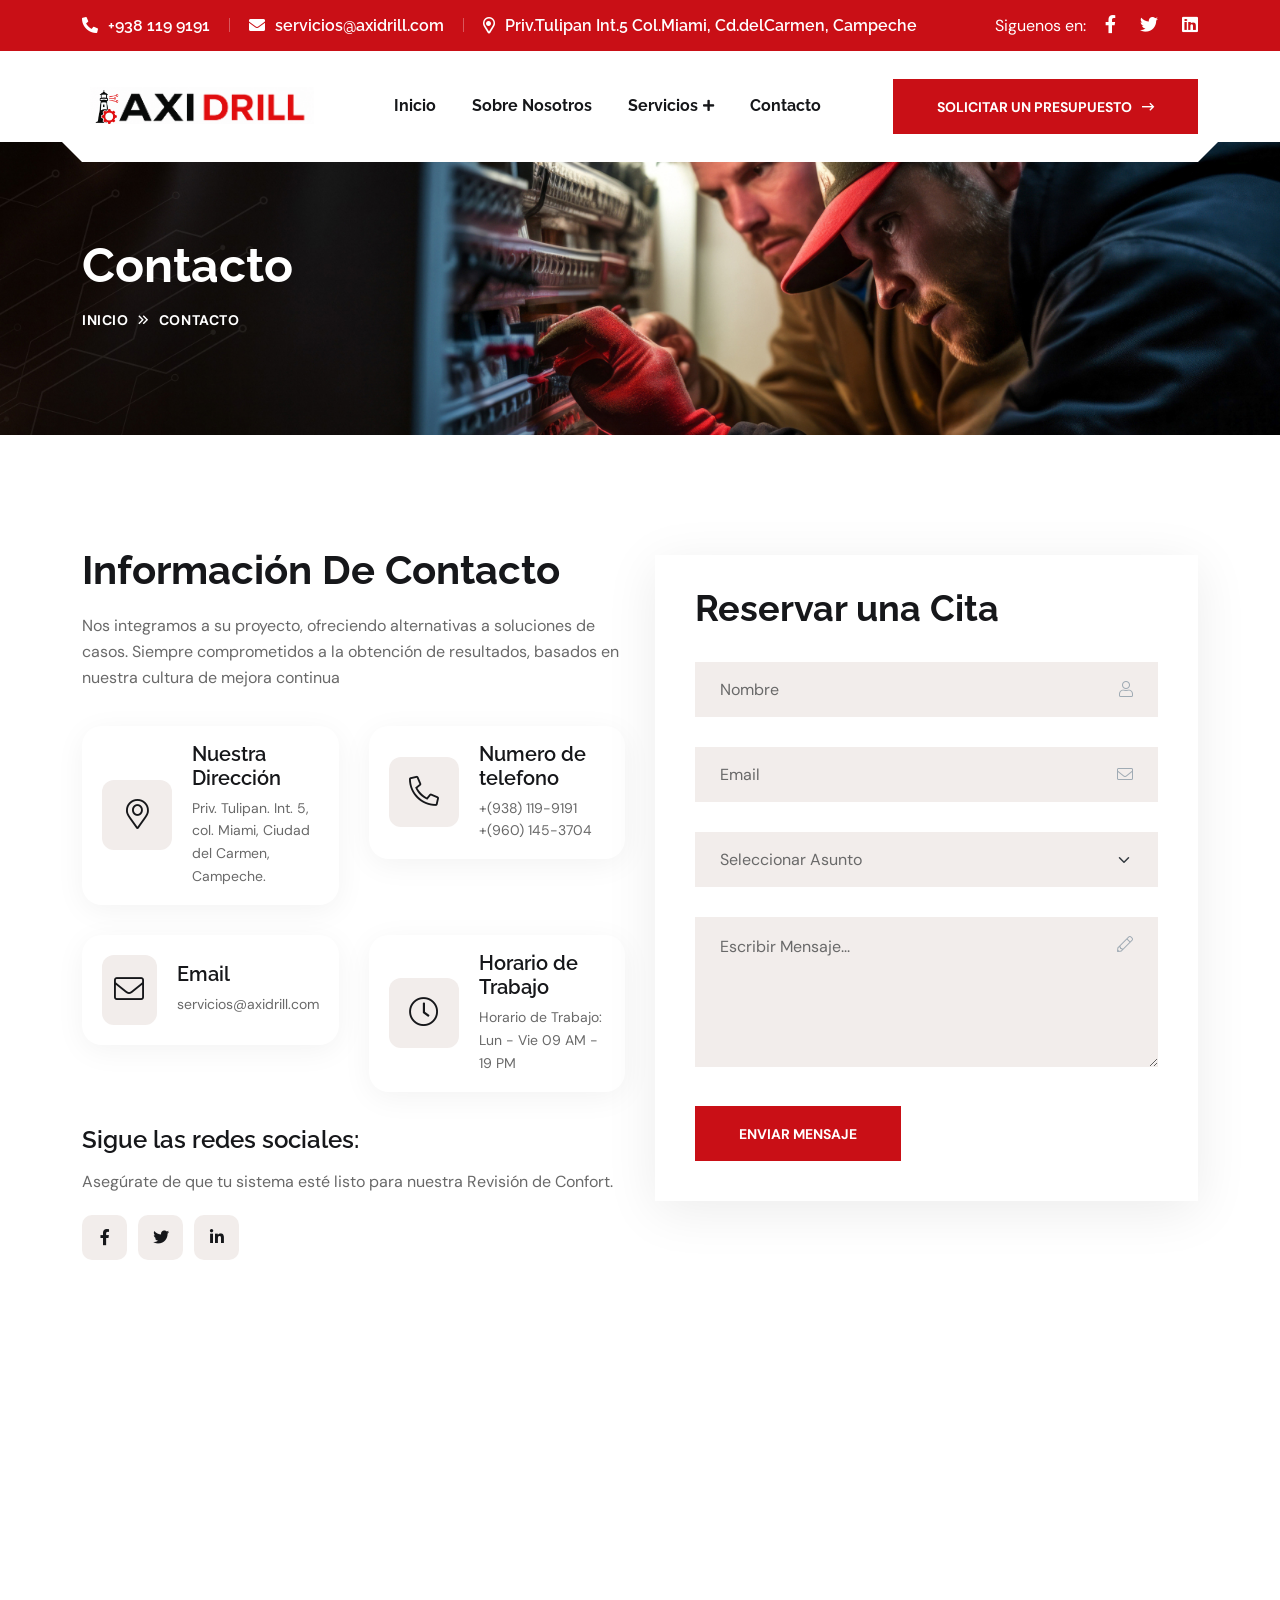
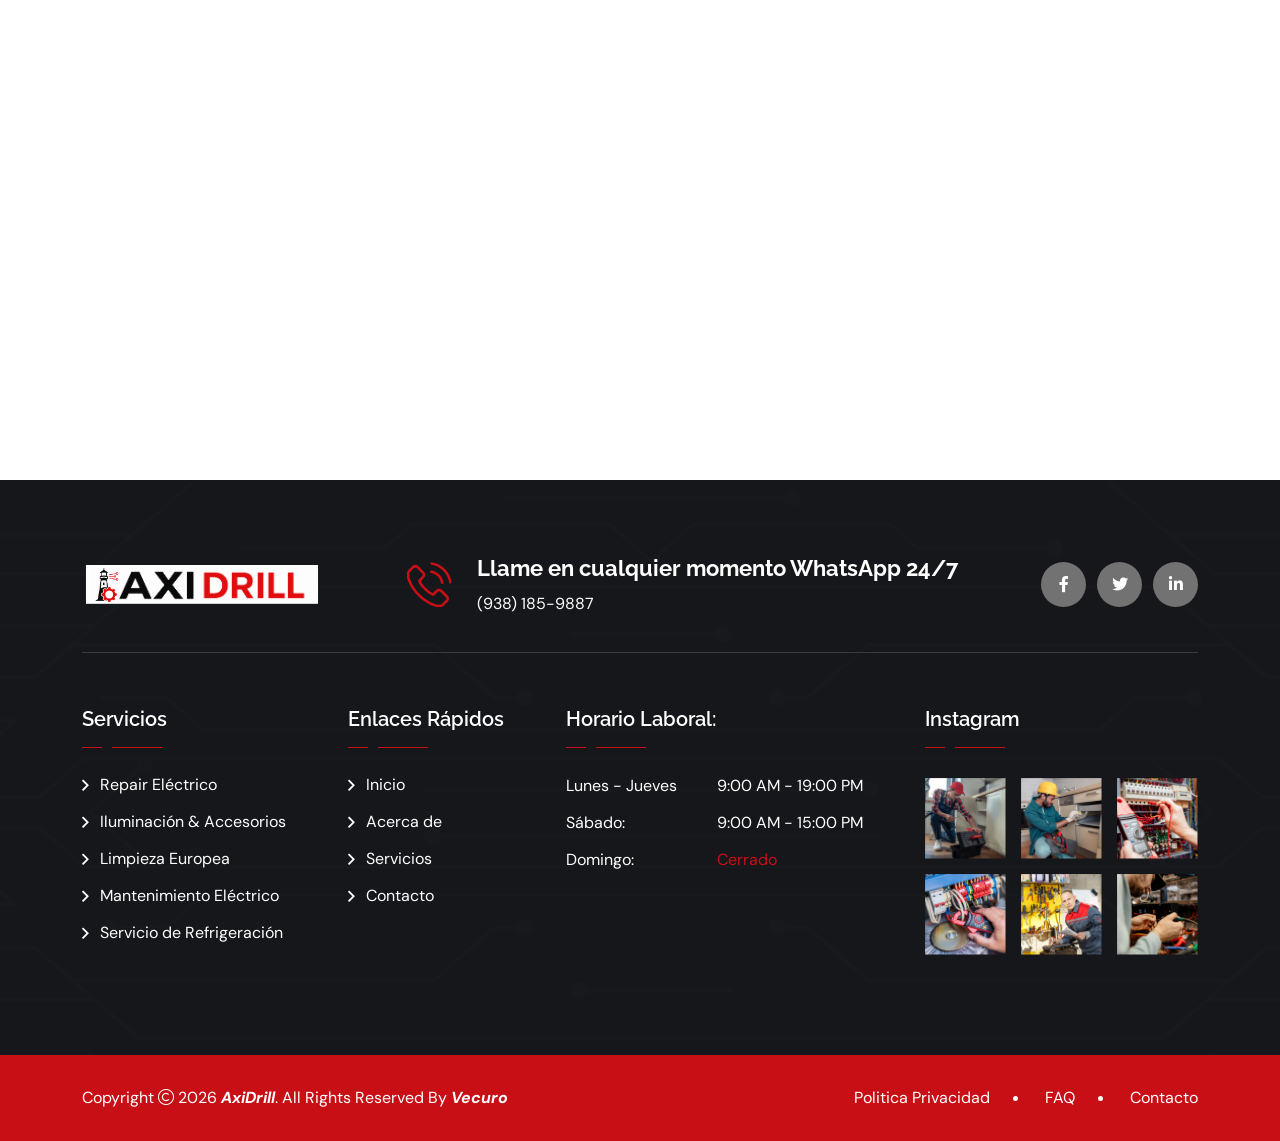
==== commit 14d474ee: "Ajustes pagina contacto" ====
--- a/contact.html
+++ b/contact.html
@@ -4,10 +4,10 @@
 <head>
     <meta charset="utf-8">
     <meta http-equiv="x-ua-compatible" content="ie=edge">
-    <title>Amperigo - Electrician & Repairing HTML Template - Contact</title>
+    <title>AX I DRILL AND SERVICES DE MEXICO, S.A. DE C.V.</title>
     <meta name="author" content="Vecuro">
-    <meta name="description" content="Amperigo - Electrician & Repairing HTML Template">
-    <meta name="keywords" content="Amperigo - Electrician & Repairing HTML Template">
+    <meta name="description" content="AX I DRILL AND SERVICES DE MEXICO, S.A. DE C.V.">
+    <meta name="keywords" content="AX I DRILL AND SERVICES DE MEXICO, S.A. DE C.V.">
     <meta name="robots" content="INDEX,FOLLOW">
 
     <!-- Mobile Specific Metas -->
@@ -72,79 +72,28 @@
                     <div class="col-5 col-md-3">
                         <div class="logo">
                             <a href="index.html">
-                                <img src="assets/img/logo.svg" alt="logo">
+                                <img src="assets/img/logo-red-white.svg" alt="logo">
                             </a>
                         </div>
                     </div>
                     <div class="col-7 col-md-9 text-end position-static">
                         <nav class="main-menu menu-sticky1 d-none d-lg-block">
                             <ul>
-                                <li class="menu-item-has-children">
-                                    <a href="index.html">Home</a>
-                                    <ul class="sub-menu">
-                                        <li><a href="index.html">Home Style 1</a></li>
-                                        <li><a href="index-2.html">Home Style 2</a></li>
-                                        <li><a href="index-3.html">Home Style 3</a></li>
-                                    </ul>
+                                <li>
+                                    <a href="index.html">Inicio</a>                                    
                                 </li>
                                 <li>
-                                    <a href="about.html">About Us</a>
+                                    <a href="about.html">Sobre Nosotros</a>
                                 </li>
                                 <li class="menu-item-has-children">
-                                    <a href="service.html">Services</a>
+                                    <a href="service.html">Servicios</a>
                                     <ul class="sub-menu">
                                         <li><a href="service.html">Services</a></li>
                                         <li><a href="service-details.html">Service Details</a></li>
                                     </ul>
                                 </li>
-                                <li class="menu-item-has-children mega-menu-wrap">
-                                    <a href="#">Pages</a>
-                                    <ul class="mega-menu">
-                                        <li><a href="shop.html">Pagelist 1</a>
-                                            <ul>
-                                                <li><a href="index.html">Home Style 1</a></li>
-                                                <li><a href="index-2.html">Home Style 2</a></li>
-                                                <li><a href="index-3.html">Home Style 3</a></li>
-                                                <li><a href="about.html">About Us</a></li>
-                                            </ul>
-                                        </li>
-                                        <li><a href="#">Pagelist 2</a>
-                                            <ul>
-                                                <li><a href="service.html">Services</a></li>
-                                                <li><a href="service-details.html">Service Details</a></li>
-                                                <li><a href="team.html">Team</a></li>
-                                                <li><a href="team-details.html">Team Details</a></li>
-                                            </ul>
-                                        </li>
-                                        <li><a href="#">Pagelist 3</a>
-                                            <ul>
-                                                <li><a href="price.html">Pricing Plans</a></li>
-                                                <li><a href="blog-grid.html">Blog Grid</a></li>
-                                                <li><a href="blog.html">Blog Standard</a></li>
-                                                <li><a href="blog-details.html">Blog Details</a></li>
-                                            </ul>
-                                        </li>
-                                        <li><a href="#">Pagelist 4</a>
-                                            <ul>
-                                                <li><a href="faq.html">FAQ Page</a></li>
-                                                <li><a href="project.html">Project</a></li>
-                                                <li><a href="project-details.html">Project Details</a></li>
-                                                <li><a href="contact.html">Contact Us</a></li>
-                                                <li><a href="error.html">Error Page</a></li>
-                                            </ul>
-                                        </li>
-                                    </ul>
-                                </li>
-                                <li class="menu-item-has-children">
-                                    <a href="blog.html">Blog</a>
-                                    <ul class="sub-menu">
-                                        <li><a href="blog-grid.html">Blog Grid</a></li>
-                                        <li><a href="blog.html">Blog Standard</a></li>
-                                        <li><a href="blog-details.html">Blog Details</a></li>
-                                    </ul>
-                                </li>
                                 <li>
-                                    <a href="contact.html">Contact</a>
+                                    <a href="contact.html">Contacto</a>
                                 </li>
                             </ul>
                         </nav>
@@ -168,50 +117,25 @@
         <div class="vs-menu-area text-center">
             <button class="vs-menu-toggle"><i class="fal fa-times"></i></button>
             <div class="mobile-logo">
-                <a href="index.html"><img src="assets/img/logo.svg" alt="Amperigo"></a>
+                <a href="index.html"><img src="assets/img/logo-red-white.svg" alt="Amperigo"></a>
             </div>
             <div class="vs-mobile-menu">
                 <ul>
-                    <li class="menu-item-has-children">
-                        <a href="index.html">Home</a>
-                        <ul class="sub-menu">
-                            <li><a href="index.html">Home Style 1</a></li>
-                            <li><a href="index-2.html">Home Style 2</a></li>
-                            <li><a href="index-3.html">Home Style 3</a></li>
-                        </ul>
+                    <li>
+                        <a href="index.html">Inicio</a>
                     </li>
                     <li>
-                        <a href="about.html">About Us</a>
+                        <a href="about.html">Sobre Nosotros</a>
                     </li>
                     <li class="menu-item-has-children">
-                        <a href="service.html">Services</a>
+                        <a href="service.html">Servicios</a>
                         <ul class="sub-menu">
                             <li><a href="service.html">Services</a></li>
                             <li><a href="service-details.html">Service Details</a></li>
                         </ul>
                     </li>
-                    <li class="menu-item-has-children">
-                        <a href="team.html">Team</a>
-                        <ul class="sub-menu">
-                            <li><a href="team.html">Team</a></li>
-                            <li><a href="team-details.html">Team Details</a></li>
-                        </ul>
-                    </li>
-                    <li class="menu-item-has-children">
-                        <a href="#">Pages</a>
-                        <ul class="sub-menu">
-                            <li><a href="price-plan.html">Pricing Plans</a></li>
-                            <li><a href="blog-grid.html">Blog Grid</a></li>
-                            <li><a href="blog.html">Blog Standard</a></li>
-                            <li><a href="blog-details.html">Blog Details</a></li>
-                            <li><a href="faq.html">FAQ Page</a></li>
-                            <li><a href="project.html">Project</a></li>
-                            <li><a href="project-details.html">Project Details</a></li>
-                            <li><a href="error.html">Error Page</a></li>
-                        </ul>
-                    </li>
                     <li>
-                        <a href="contact.html">Contact Us</a>
+                        <a href="contact.html">Contacto</a>
                     </li>
                 </ul>
             </div>
@@ -226,19 +150,18 @@
                     <div class="col-md-auto text-center text-md-start">
                         <div class="header-links">
                             <ul>
-                                <li><i class="fas fa-phone-alt"></i><a href="tel:+44123456789">+44 123456789</a></li>
-                                <li><i class="fas fa-envelope"></i><a href="mailto:info@example.com">info@example.com</a></li>
-                                <li class="d-none d-md-inline-block"><i class="far fa-map-marker-alt"></i>1901 Thornridge Cir.</li>
+                                <li><i class="fas fa-phone-alt"></i><a href="tel:+9381199191">+938 119 9191</a></li>
+                                <li><i class="fas fa-envelope"></i><a href="mailto:info@example.com">servicios@axidrill.com</a></li>
+                                <li class="d-none d-md-inline-block"><i class="far fa-map-marker-alt"></i>Priv.Tulipan Int.5 Col.Miami, Cd.delCarmen, Campeche</li>
                             </ul>
                         </div>
                     </div>
                     <div class="col-auto d-none d-md-block">
                         <div class="social-style2">
-                            <span class="social-title">Follow Us On:</span>
+                            <span class="social-title">Siguenos en:</span>
                             <a href="https://www.facebook.com/"><i class="fab fa-facebook-f"></i></a>
                             <a href="https://x.com/"><i class="fab fa-twitter"></i></a>
-                            <a href="https://www.linkedin.com/"><i class="fab fa-linkedin"></i></a>
-                            <a href="https://www.behance.net/"><i class="fab fa-behance"></i></a>
+                            <a href="https://www.linkedin.com/"><i class="fab fa-linkedin"></i></a>                            
                         </div>
                     </div>
                 </div>
@@ -251,79 +174,28 @@
                         <div class="col-auto">
                             <div class="header-logo">
                                 <a href="index.html">
-                                    <img src="assets/img/logo.svg" alt="logo">
+                                    <img src="assets/img/logo-red-white.svg" alt="logo">
                                 </a>
                             </div>
                         </div>
                         <div class="col text-end text-xl-center">
                             <nav class="main-menu menu-style1 d-none d-lg-block">
                                 <ul>
+                                    <li>
+                                        <a href="index.html">Inicio</a>
+                                    </li>
+                                    <li>
+                                        <a href="about.html">Sobre Nosotros</a>
+                                    </li>
                                     <li class="menu-item-has-children">
-                                        <a href="index.html">Home</a>
+                                        <a href="service.html">Servicios</a>
                                         <ul class="sub-menu">
-                                            <li><a href="index.html">Home Style 1</a></li>
-                                            <li><a href="index-2.html">Home Style 2</a></li>
-                                            <li><a href="index-3.html">Home Style 3</a></li>
+                                            <li><a href="service.html">Servicios</a></li>
+                                            <li><a href="service-details.html">Service Details</a></li>
                                         </ul>
                                     </li>
                                     <li>
-                                        <a href="about.html">About Us</a>
-                                    </li>
-                                    <li class="menu-item-has-children">
-                                        <a href="service.html">Services</a>
-                                        <ul class="sub-menu">
-                                            <li><a href="service.html">Services</a></li>
-                                            <li><a href="service-details.html">Service Details</a></li>
-                                        </ul>
-                                    </li>
-                                    <li class="menu-item-has-children mega-menu-wrap">
-                                        <a href="#">Pages</a>
-                                        <ul class="mega-menu">
-                                            <li><a href="shop.html">Pagelist 1</a>
-                                                <ul>
-                                                    <li><a href="index.html">Home Style 1</a></li>
-                                                    <li><a href="index-2.html">Home Style 2</a></li>
-                                                    <li><a href="index-3.html">Home Style 3</a></li>
-                                                    <li><a href="about.html">About Us</a></li>
-                                                </ul>
-                                            </li>
-                                            <li><a href="#">Pagelist 2</a>
-                                                <ul>
-                                                    <li><a href="service.html">Services</a></li>
-                                                    <li><a href="service-details.html">Service Details</a></li>
-                                                    <li><a href="team.html">Team</a></li>
-                                                    <li><a href="team-details.html">Team Details</a></li>
-                                                </ul>
-                                            </li>
-                                            <li><a href="#">Pagelist 3</a>
-                                                <ul>
-                                                    <li><a href="price.html">Pricing Plans</a></li>
-                                                    <li><a href="blog-grid.html">Blog Grid</a></li>
-                                                    <li><a href="blog.html">Blog Standard</a></li>
-                                                    <li><a href="blog-details.html">Blog Details</a></li>
-                                                </ul>
-                                            </li>
-                                            <li><a href="#">Pagelist 4</a>
-                                                <ul>
-                                                    <li><a href="faq.html">FAQ Page</a></li>
-                                                    <li><a href="project.html">Project</a></li>
-                                                    <li><a href="project-details.html">Project Details</a></li>
-                                                    <li><a href="contact.html">Contact Us</a></li>
-                                                    <li><a href="error.html">Error Page</a></li>
-                                                </ul>
-                                            </li>
-                                        </ul>
-                                    </li>
-                                    <li class="menu-item-has-children">
-                                        <a href="blog.html">Blog</a>
-                                        <ul class="sub-menu">
-                                            <li><a href="blog-grid.html">Blog Grid</a></li>
-                                            <li><a href="blog.html">Blog Standard</a></li>
-                                            <li><a href="blog-details.html">Blog Details</a></li>
-                                        </ul>
-                                    </li>
-                                    <li>
-                                        <a href="contact.html">Contact</a>
+                                        <a href="contact.html">Contacto</a>
                                     </li>
                                 </ul>
                             </nav>
@@ -331,7 +203,7 @@
                         </div>
                         <div class="col-auto d-none d-xl-block">
                             <div class="header-btn">
-                                <a href="contact.html" class="vs-btn">get a quote<i class="far fa-long-arrow-right"></i></a>
+                                <a href="contact.html" class="vs-btn">Solicitar un presupuesto<i class="far fa-long-arrow-right"></i></a>
                             </div>
                         </div>
                     </div>
@@ -344,12 +216,12 @@
     <div class="breadcumb-wrapper " data-bg-src="assets/img/breadcumb/breadcumb-bg.jpg">
         <div class="container z-index-common">
             <div class="breadcumb-content">
-                <h1 class="breadcumb-title">Contact</h1>
+                <h1 class="breadcumb-title">Contacto</h1>
             </div>
             <div class="breadcumb-menu-wrap">
                 <ul class="breadcumb-menu">
-                    <li><a href="index.html">Home</a></li>
-                    <li>Contact</li>
+                    <li><a href="index.html">Inicio</a></li>
+                    <li>Contacto</li>
                 </ul>
             </div>
         </div>
@@ -361,16 +233,16 @@
             <div class="row">
                 <div class="col-xl-6">
                     <div class="title-area mb-xl-2 pb-xl-2">
-                        <h2 class="sec-title">Contact Information</h2>
-                        <p class="pe-xxl-4">Specialized service for cleaning fabric and leather furniture Techniques include steam cleaning dry foam and solvent cleaning to remove dirt stains and allergens This service helps to extend the life of furniture</p>
+                        <h2 class="sec-title">Información de Contacto</h2>
+                        <p class="pe-xxl-4">Nos integramos a su proyecto, ofreciendo alternativas a soluciones de casos.  Siempre comprometidos a la obtención de resultados, basados en nuestra cultura de mejora continua</p>
                     </div>
                     <div class="row pe-xxl-5 mb-xl-1">
                         <div class="col-xl-6">
                             <div class="media-style5">
                                 <div class="media-icon"><i class="fal fa-map-marker-alt"></i></div>
                                 <div class="media-body">
-                                    <h3 class="media-title">Our Address</h3>
-                                    <p class="media-info">1801 Thorn ridge Cir. Shiloh, Hawaii 71087</p>
+                                    <h3 class="media-title">Nuestra Dirección</h3>
+                                    <p class="media-info">Priv. Tulipan. Int. 5, col. Miami, Ciudad del Carmen, Campeche.</p>
                                 </div>
                             </div>
                         </div>
@@ -378,10 +250,10 @@
                             <div class="media-style5">
                                 <div class="media-icon"><i class="fal fa-phone-alt"></i></div>
                                 <div class="media-body">
-                                    <h3 class="media-title">Phone Number</h3>
+                                    <h3 class="media-title">Numero de telefono</h3>
                                     <p class="media-info">
-                                        <a href="tel:+2085820811">+(208) 582-0811</a>
-                                        <a href="tel:+204888025">+(204) 888-025</a>
+                                        <a href="tel:+2085820811">+(938) 119-9191</a>
+                                        <a href="tel:+204888025">+(960) 145-3704</a>
                                     </p>
                                 </div>
                             </div>
@@ -390,8 +262,8 @@
                             <div class="media-style5">
                                 <div class="media-icon"><i class="fal fa-envelope"></i></div>
                                 <div class="media-body">
-                                    <h3 class="media-title">Our Address</h3>
-                                    <p class="media-info">1801 Thorn ridge Cir. Shiloh, Hawaii 71087</p>
+                                    <h3 class="media-title">Email</h3>
+                                    <p class="media-info">servicios@axidrill.com</p>
                                 </div>
                             </div>
                         </div>
@@ -399,52 +271,51 @@
                             <div class="media-style5">
                                 <div class="media-icon"><i class="fal fa-clock"></i></div>
                                 <div class="media-body">
-                                    <h3 class="media-title">Working Time</h3>
-                                    <p class="media-info">Work Time: Thu - Fri 10:00 AM - 6:00 PM</p>
-                                </div>
-                            </div>
-                        </div>
-
-                    </div>
-                    <h4 class="fw-semibold h5">Follow The Social Media:</h4>
-                    <p class="mb-3 pb-1">Ensure your Clean system is ready for the hottest days with our Comfort Check</p>
+                                    <h3 class="media-title">Horario de Trabajo</h3>
+                                    <p class="media-info">Horario de Trabajo: Lun - Vie 09 AM - 19 PM</p>
+                                </div>
+                            </div>
+                        </div>
+
+                    </div>
+                    <h4 class="fw-semibold h5">Sigue las redes sociales:</h4>
+                    <p class="mb-3 pb-1">Asegúrate de que tu sistema esté listo para nuestra Revisión de Confort.</p>
                     <div class="social-style3">
                         <a href="https://www.facebook.com/"><i class="fab fa-facebook-f"></i></a>
                         <a href="https://x.com/"><i class="fab fa-twitter"></i></a>
                         <a href="https://www.linkedin.com/"><i class="fab fa-linkedin-in"></i></a>
-                        <a href="https://www.behance.net/"><i class="fab fa-behance"></i></a>
                     </div>
                 </div>
                 <div class="col-xl-6">
                     <form action="mail.php" class="form-style4 ajax-contact">
-                        <h2 class="form-title h3 mb-4 pb-2 mt-n2">Book An Appointment</h2>
+                        <h2 class="form-title h3 mb-4 pb-2 mt-n2">Reservar una Cita</h2>
                         <div class="form-group">
                             <i class="fal fa-user"></i>
-                            <label for="name" class="sr-only">Your Name</label>
-                            <input type="text" id="name" name="name" class="form-control" placeholder="Your Name">
+                            <label for="name" class="sr-only">Nombre</label>
+                            <input type="text" id="name" name="name" class="form-control" placeholder="Nombre">
                         </div>
                         <div class="form-group">
                             <i class="fal fa-envelope"></i>
-                            <label for="email" class="sr-only">Your Email</label>
-                            <input type="email" id="email" name="email" class="form-control" placeholder="Your Email">
+                            <label for="email" class="sr-only">Email</label>
+                            <input type="email" id="email" name="email" class="form-control" placeholder="Email">
                         </div>
                         <div class="form-group">
-                            <label for="subject" class="sr-only">Subject</label>
+                            <label for="subject" class="sr-only">Asunto</label>
                             <select name="subject" id="subject">
-                                <option value="" selected disabled>Select Subjects</option>
+                                <option value="" selected disabled>Seleccionar Asunto</option>
                                 <option value="Line Checking">Line Checking</option>
                                 <option value="New Wire">New Wire</option>
                                 <option value="Fault Find">Fault Find</option>
-                                <option value="Others">Others</option>
+                                <option value="Others">Otros</option>
                             </select>
                         </div>
                         <div class="form-group">
                             <i class="fal fa-pencil"></i>
-                            <label for="message" class="sr-only">Message</label>
-                            <textarea name="message" id="message" placeholder="Write Message..."></textarea>
+                            <label for="message" class="sr-only">Mensaje</label>
+                            <textarea name="message" id="message" placeholder="Escribir Mensaje..."></textarea>
                         </div>
                         <div class="form-btn">
-                            <button class="vs-btn" type="submit">Sent Message</button>
+                            <button class="vs-btn" type="submit">Enviar Mensaje</button>
                         </div>
                     </form>
                 </div>
@@ -454,7 +325,7 @@
 
     <!-- Contact Map -->
     <div class="contact-map">
-        <iframe src="https://www.google.com/maps/embed?pb=!1m18!1m12!1m3!1d81860.342039714!2d8.554164704409095!3d50.12118284682254!2m3!1f0!2f0!3f0!3m2!1i1024!2i768!4f13.1!3m3!1m2!1s0x47bd096f477096c5%3A0x422435029b0c600!2sFrankfurt%20am%20Main%2C%20Germany!5e0!3m2!1sen!2suk!4v1756973768345!5m2!1sen!2suk" width="600" height="700" style="border:0;" allowfullscreen="" loading="lazy" referrerpolicy="no-referrer-when-downgrade"></iframe>
+        <iframe src="https://www.google.com/maps/embed?pb=!1m18!1m12!1m3!1d3780.1833828989975!2d-91.835354!3d18.6557651!2m3!1f0!2f0!3f0!3m2!1i1024!2i768!4f13.1!3m3!1m2!1s0x85f1a96f1971a0bf%3A0x8fa72fa964882658!2sprivada%20tulipan!5e0!3m2!1ses!2smx!4v1790811924978!5m2!1ses!2smx" width="600" height="700" style="border:0;" allowfullscreen="" loading="lazy" referrerpolicy="no-referrer-when-downgrade"></iframe>
     </div>
     <!--==============================
 			Footer Area
@@ -470,8 +341,8 @@
                         <div class="media-style2">
                             <div class="media-icon"><img src="assets/img/call-i.svg" alt="call icon"></div>
                             <div class="media-body">
-                                <p class="media-title">Call any time 24/7</p>
-                                <p class="media-text"><a href="tel:8085550111" class="text-reset">(808) 555-0111</a></p>
+                                <p class="media-title">Llame en cualquier momento WhatsApp 24/7</p>
+                                <p class="media-text"><a href="tel:938" class="text-reset">(938) 185-9887</a></p>
                             </div>
                         </div>
                     </div>
@@ -479,8 +350,7 @@
                         <div class="social-style1">
                             <a href="https://www.facebook.com/"><i class="fab fa-facebook-f"></i></a>
                             <a href="https://x.com/"><i class="fab fa-twitter"></i></a>
-                            <a href="https://www.linkedin.com/"><i class="fab fa-linkedin-in"></i></a>
-                            <a href="https://www.behance.net/"><i class="fab fa-behance"></i></a>
+                            <a href="https://www.linkedin.com/"><i class="fab fa-linkedin-in"></i></a>                            
                         </div>
                     </div>
                 </div>
@@ -492,14 +362,14 @@
 
                     <div class="col-md-6 col-xl-auto">
                         <div class="widget widget_nav_menu  footer-widget">
-                            <h3 class="widget_title">Services</h3>
+                            <h3 class="widget_title">Servicios</h3>
                             <div class="menu-all-pages-container footer-menu">
                                 <ul class="menu">
-                                    <li><a href="service-details.html">Electric Repair</a></li>
-                                    <li><a href="service-details.html">Lighting & Fixture</a></li>
-                                    <li><a href="service-details.html">European Lard Sration</a></li>
-                                    <li><a href="service-details.html">Electric Maintenance</a></li>
-                                    <li><a href="service-details.html">Colling Service</a></li>
+                                    <li><a href="service-details.html">Repair Eléctrico</a></li>
+                                    <li><a href="service-details.html">Iluminación & Accesorios</a></li>
+                                    <li><a href="service-details.html">Limpieza Europea</a></li>
+                                    <li><a href="service-details.html">Mantenimiento Eléctrico</a></li>
+                                    <li><a href="service-details.html">Servicio de Refrigeración</a></li>
                                 </ul>
                             </div>
                         </div>
@@ -507,37 +377,32 @@
 
                     <div class="col-md-6 col-xl-auto">
                         <div class="widget widget_pages  footer-widget">
-                            <h3 class="widget_title">Quick links</h3>
+                            <h3 class="widget_title">Enlaces Rápidos</h3>
                             <ul>
-                                <li><a href="index.html">Home</a></li>
-                                <li><a href="about.html">About</a></li>
-                                <li><a href="services.html">Services</a></li>
-                                <li><a href="gallery.html">Portfolio</a></li>
-                                <li><a href="contact.html">Contact</a></li>
+                                <li><a href="index.html">Inicio</a></li>
+                                <li><a href="about.html">Acerca de</a></li>
+                                <li><a href="services.html">Servicios</a></li>                                
+                                <li><a href="contact.html">Contacto</a></li>
                             </ul>
                         </div>
                     </div>
 
                     <div class="col-md-6 col-xl-auto">
                         <div class="widget  footer-widget">
-                            <h3 class="widget_title">Working Hours:</h3>
+                            <h3 class="widget_title">Horario Laboral:</h3>
                             <div class="footer-table">
                                 <table>
                                     <tr>
-                                        <td>Mon - Thu</td>
-                                        <td>7:00 AM - 6:00 PM</td>
+                                        <td>Lunes - Jueves</td>
+                                        <td>9:00 AM - 19:00 PM</td>
                                     </tr>
                                     <tr>
-                                        <td>Mon - Wed</td>
-                                        <td>9:00 AM - 10:00 PM</td>
+                                        <td>Sábado:</td>
+                                        <td>9:00 AM - 15:00 PM</td>
                                     </tr>
                                     <tr>
-                                        <td>Saturday:</td>
-                                        <td>6:00 AM - 9:00 PM</td>
-                                    </tr>
-                                    <tr>
-                                        <td>Sunday:</td>
-                                        <td><span class="text-theme">Close</span></td>
+                                        <td>Domingo:</td>
+                                        <td><span class="text-theme">Cerrado</span></td>
                                     </tr>
                                 </table>
                             </div>
@@ -578,14 +443,14 @@
                     <div class="col-md-auto">
                         <div class="copyright-menu">
                             <ul>
-                                <li><a href="error.html">Privacy & Policy</a></li>
+                                <li><a href="error.html">Politica Privacidad</a></li>
                                 <li><a href="faq.html">FAQ</a></li>
-                                <li><a href="contact.html">Support</a></li>
+                                <li><a href="contact.html">Contacto</a></li>
                             </ul>
                         </div>
                     </div>
                     <div class="col-md-auto">
-                        <p class="copyright-text">Copyright <i class="fal fa-copyright"></i> 2025 <a href="index.html">Amperigo</a>. All Rights Reserved By <a href="https://themeforest.net/user/vecuro_themes">Vecuro</a></p>
+                        <p class="copyright-text">Copyright <i class="fal fa-copyright"></i> 2026 <a href="index.html">AxiDrill</a>. All Rights Reserved By <a href="https://themeforest.net/user/vecuro_themes">Vecuro</a></p>                    
                     </div>
                 </div>
             </div>
